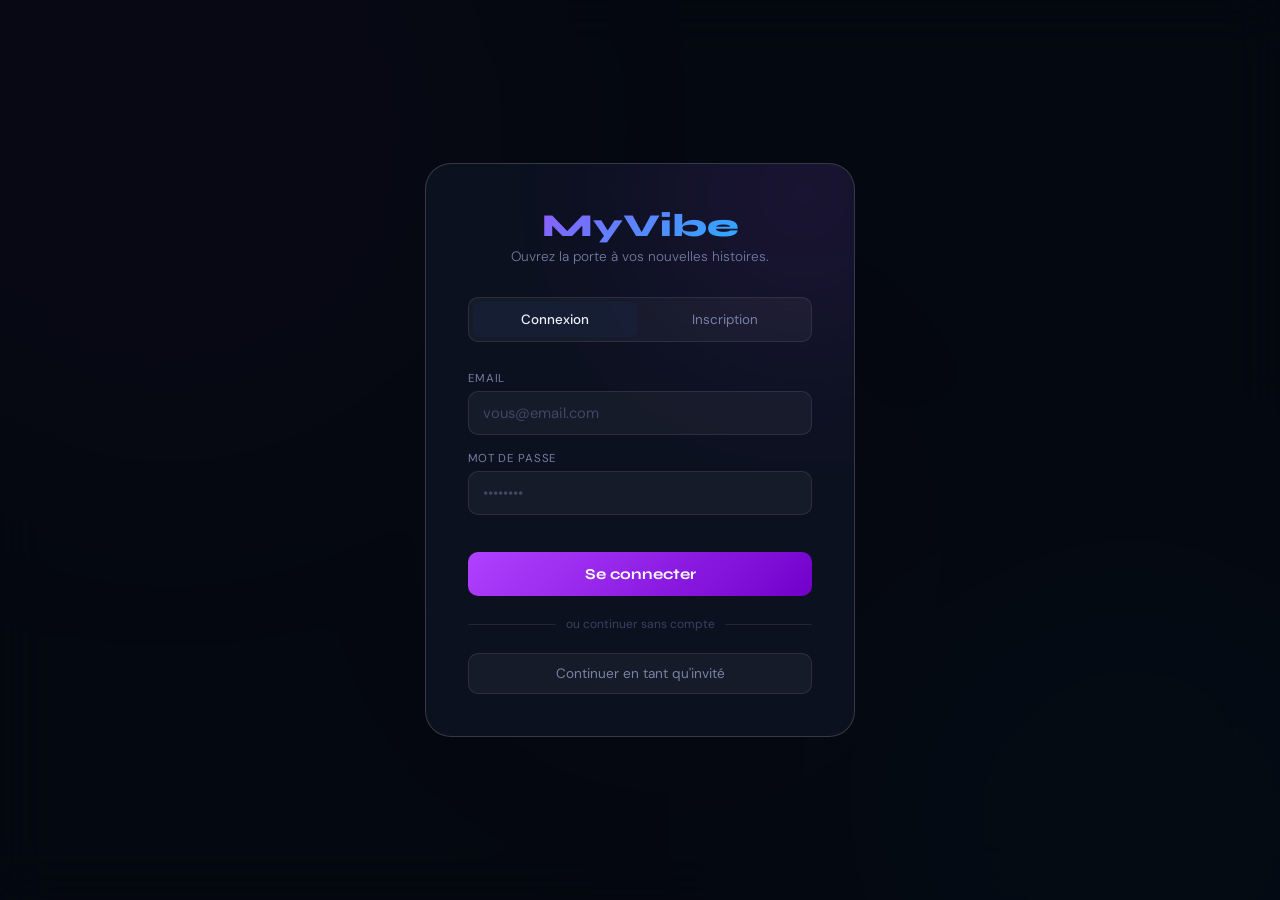
==== index.html @ 55574075 "Merge branch 'master' of https://github.com/lionel2337/myvide" ====
<!DOCTYPE html>
<html lang="fr" data-theme="dark">
<head>
<meta charset="UTF-8">
<meta name="viewport" content="width=device-width, initial-scale=1.0">
<title>MyVibe – Discover Your Next Experience</title>
<link href="https://fonts.googleapis.com/css2?family=Syne:wght@400;600;700;800&family=DM+Sans:ital,opsz,wght@0,9..40,300;0,9..40,400;0,9..40,500;1,9..40,300&display=swap" rel="stylesheet">
<style>
:root{
  --np:#b041ff;--nb:#00cfff;--nk:#ff2d87;--ng:#00ff9d;--na:#ffb020;
  --bg:#050810;--bg2:#0c1120;--bg3:#151e32;
  --bc:rgba(255,255,255,.044);--bch:rgba(255,255,255,.08);
  --gl:rgba(255,255,255,.09);--gl2:rgba(255,255,255,.17);
  --tp:#eef2ff;--tm:rgba(190,205,255,.58);--td:rgba(140,155,215,.35);
  --fh:'Syne',sans-serif;--fb:'DM Sans',sans-serif;
  --r:16px;--rp:100px;--tr:.2s ease;
}
[data-theme="light"]{
  --bg:#f1f3fb;--bg2:#e5e8f5;--bg3:#d9dcee;
  --bc:rgba(0,0,0,.04);--bch:rgba(0,0,0,.08);
  --gl:rgba(0,0,0,.1);--gl2:rgba(0,0,0,.2);
  --tp:#0c1030;--tm:rgba(20,35,90,.6);--td:rgba(60,75,130,.38);
  --np:#8800e0;--nb:#007daa;--nk:#c4005f;--ng:#007a38;--na:#b56800;
}
*{margin:0;padding:0;box-sizing:border-box}
html{scroll-behavior:smooth}
body{font-family:var(--fb);background:var(--bg);color:var(--tp);min-height:100vh;overflow-x:hidden;transition:background var(--tr),color var(--tr)}

/* ORBS */
.orbs{position:fixed;inset:0;pointer-events:none;z-index:0;overflow:hidden}
[data-theme="light"] .orbs{opacity:.28}
.orb{position:absolute;border-radius:50%;filter:blur(100px);opacity:.13;animation:drift 26s ease-in-out infinite}
.o1{width:700px;height:700px;background:#b041ff;top:-220px;left:-180px}
.o2{width:600px;height:600px;background:#00cfff;bottom:-220px;right:-150px;animation-delay:-10s}
.o3{width:360px;height:360px;background:#ff2d87;top:40%;left:38%;animation-delay:-20s}
@keyframes drift{0%,100%{transform:translate(0,0) scale(1)}33%{transform:translate(55px,-45px) scale(1.07)}66%{transform:translate(-35px,55px) scale(.93)}}
.app{position:relative;z-index:2}

/* NAV */
nav{position:sticky;top:0;z-index:300;height:62px;display:flex;align-items:center;justify-content:space-between;padding:0 2rem;background:color-mix(in srgb,var(--bg) 72%,transparent);backdrop-filter:blur(26px);border-bottom:.5px solid var(--gl);transition:background var(--tr)}
.logo{font-family:var(--fh);font-size:1.42rem;font-weight:800;letter-spacing:-.03em;cursor:pointer;background:linear-gradient(90deg,var(--np),var(--nb));-webkit-background-clip:text;-webkit-text-fill-color:transparent;background-clip:text}
.logo em{-webkit-text-fill-color:var(--nk);font-style:normal}
.nav-r{display:flex;align-items:center;gap:1.1rem}
.nl{font-size:.84rem;color:var(--tm);cursor:pointer;transition:color var(--tr)}
.nl:hover,.nl.on{color:var(--tp)}
.ib{width:34px;height:34px;border-radius:50%;border:.5px solid var(--gl);background:var(--bc);display:flex;align-items:center;justify-content:center;cursor:pointer;font-size:1rem;transition:all var(--tr)}
.ib:hover{background:var(--bch);border-color:var(--gl2)}
.nav-av{width:36px;height:36px;border-radius:50%;background:linear-gradient(135deg,var(--np),var(--nb));display:flex;align-items:center;justify-content:center;font-family:var(--fh);font-size:.82rem;font-weight:700;color:#fff;cursor:pointer;flex-shrink:0;transition:box-shadow var(--tr)}
.nav-av:hover{box-shadow:0 0 0 3px rgba(176,65,255,.35)}

/* PAGES */
.page{display:none}.page.on{display:block;animation:fu .35s ease}
@keyframes fu{from{opacity:0;transform:translateY(10px)}to{opacity:1;transform:translateY(0)}}

/* ══ AUTH ══ */
.auth-ov{position:fixed;inset:0;z-index:500;background:color-mix(in srgb,var(--bg) 88%,transparent);backdrop-filter:blur(26px);display:flex;align-items:center;justify-content:center;padding:1rem}
.auth-box{background:var(--bg2);border:.5px solid var(--gl2);border-radius:26px;padding:2.6rem;width:100%;max-width:430px;position:relative;overflow:hidden}
.auth-box::before{content:'';position:absolute;top:-100px;right:-80px;width:260px;height:260px;background:var(--np);border-radius:50%;filter:blur(100px);opacity:.13;pointer-events:none}
.auth-logo{font-family:var(--fh);font-size:2rem;font-weight:800;text-align:center;margin-bottom:.2rem;background:linear-gradient(135deg,var(--np),var(--nb));-webkit-background-clip:text;-webkit-text-fill-color:transparent;background-clip:text}
.auth-tag{text-align:center;font-size:.85rem;color:var(--tm);margin-bottom:2rem;font-weight:300}
.auth-tabs{display:flex;gap:4px;background:var(--bc);border-radius:10px;padding:4px;margin-bottom:1.8rem;border:.5px solid var(--gl)}
.atab{flex:1;text-align:center;padding:9px;border-radius:7px;font-size:.84rem;cursor:pointer;transition:all var(--tr);color:var(--tm)}
.atab.on{background:var(--bg3);color:var(--tp);font-weight:500}
.fg{margin-bottom:1rem}
.fl{font-size:.72rem;color:var(--tm);margin-bottom:5px;letter-spacing:.06em;text-transform:uppercase}
.fi2{width:100%;padding:11px 14px;border-radius:10px;background:var(--bc);border:.5px solid var(--gl);color:var(--tp);font-family:var(--fb);font-size:.92rem;outline:none;transition:border-color var(--tr),box-shadow var(--tr)}
.fi2:focus{border-color:var(--np);box-shadow:0 0 0 3px rgba(176,65,255,.12)}
.fi2::placeholder{color:var(--td)}
.a-err{font-size:.78rem;color:#ff5555;margin-top:.5rem;min-height:.9rem}
.ab{width:100%;padding:13px;border-radius:10px;background:linear-gradient(135deg,var(--np),#7200cc);border:none;color:#fff;font-family:var(--fh);font-size:.95rem;font-weight:700;cursor:pointer;transition:all var(--tr);margin-top:.4rem}
.ab:hover{box-shadow:0 8px 28px rgba(176,65,255,.45);transform:translateY(-1px)}
.ab:active{transform:none}
.a-sep{display:flex;align-items:center;gap:10px;margin:1.3rem 0}
.a-sep span{flex:1;height:.5px;background:var(--gl)}
.a-sep p{font-size:.75rem;color:var(--td)}
.gb{width:100%;padding:11px;border-radius:10px;background:var(--bc);border:.5px solid var(--gl);color:var(--tm);font-family:var(--fb);font-size:.85rem;cursor:pointer;transition:all var(--tr)}
.gb:hover{background:var(--bch);color:var(--tp)}

/* HERO */
.hero{min-height:calc(100vh - 62px);display:flex;flex-direction:column;align-items:center;justify-content:center;text-align:center;padding:4rem 1.5rem 3rem}
.ey{display:inline-flex;align-items:center;gap:8px;padding:5px 16px;border-radius:var(--rp);background:rgba(0,207,255,.07);border:.5px solid rgba(0,207,255,.22);color:var(--nb);font-size:.74rem;letter-spacing:.12em;margin-bottom:2rem;animation:gp 3s ease infinite}
@keyframes gp{0%,100%{box-shadow:0 0 0 0 rgba(0,207,255,.2)}50%{box-shadow:0 0 20px 3px rgba(0,207,255,.1)}}
.ld{width:6px;height:6px;background:var(--ng);border-radius:50%;animation:bk 1.6s ease infinite}
@keyframes bk{0%,100%{opacity:1}50%{opacity:.2}}
h1{font-family:var(--fh);font-size:clamp(2.4rem,6.5vw,5rem);font-weight:800;line-height:1.05;letter-spacing:-.04em;max-width:840px;margin-bottom:1.3rem}
.gr{background:linear-gradient(135deg,var(--np) 0%,var(--nb) 50%,var(--nk) 100%);-webkit-background-clip:text;-webkit-text-fill-color:transparent;background-clip:text;animation:hu 9s ease infinite}
@keyframes hu{0%,100%{filter:hue-rotate(0)}50%{filter:hue-rotate(25deg)}}
.hsub{font-size:1rem;color:var(--tm);max-width:520px;line-height:1.78;margin-bottom:2.5rem;font-weight:300}
.city-b{display:inline-flex;align-items:center;gap:8px;padding:8px 18px;border-radius:var(--rp);background:rgba(0,255,157,.06);border:.5px solid rgba(0,255,157,.2);font-size:.82rem;color:rgba(0,255,157,.82);margin-bottom:.9rem;cursor:pointer;transition:background var(--tr)}
[data-theme="light"] .city-b{color:var(--ng)}
.city-b:hover{background:rgba(0,255,157,.12)}
.city-b input{background:none;border:none;outline:none;font-family:var(--fb);color:inherit;font-size:.82rem;width:185px}

/* SEARCH BAR */
.sw{width:100%;max-width:720px;margin-bottom:1.6rem}
.sb{display:flex;align-items:center;background:var(--bc);border:.5px solid var(--gl);border-radius:18px;padding:5px 5px 5px 1.3rem;transition:all var(--tr);backdrop-filter:blur(10px)}
.sb:focus-within{border-color:rgba(176,65,255,.5);box-shadow:0 0 0 3px rgba(176,65,255,.1)}
.sb.recording{border-color:rgba(255,45,135,.6);box-shadow:0 0 0 3px rgba(255,45,135,.15),0 0 20px rgba(255,45,135,.2)}
.sic{color:var(--td);font-size:1rem;margin-right:10px;flex-shrink:0}
.inp{flex:1;background:none;border:none;outline:none;font-family:var(--fb);font-size:.96rem;color:var(--tp);font-weight:300}
.inp::placeholder{color:var(--td)}
.sb-actions{display:flex;align-items:center;gap:4px;flex-shrink:0}

/* VOICE BUTTON */
.voice-btn{width:40px;height:40px;border-radius:50%;border:.5px solid var(--gl);background:var(--bc);display:flex;align-items:center;justify-content:center;cursor:pointer;font-size:1.05rem;transition:all var(--tr);flex-shrink:0;position:relative}
.voice-btn:hover{background:rgba(255,45,135,.12);border-color:rgba(255,45,135,.3)}
.voice-btn.listening{background:rgba(255,45,135,.2);border-color:rgba(255,45,135,.6);animation:pulse-mic .8s ease infinite}
.voice-btn.listening::after{content:'';position:absolute;inset:-4px;border-radius:50%;border:1.5px solid rgba(255,45,135,.4);animation:ripple 1s ease infinite}
@keyframes pulse-mic{0%,100%{box-shadow:0 0 0 0 rgba(255,45,135,.4)}50%{box-shadow:0 0 0 6px rgba(255,45,135,0)}}
@keyframes ripple{from{transform:scale(1);opacity:1}to{transform:scale(1.5);opacity:0}}
.voice-btn.not-supported{opacity:.3;cursor:not-allowed}

.dbtn{padding:11px 22px;border-radius:13px;background:linear-gradient(135deg,var(--np),#7200cc);border:none;color:#fff;font-family:var(--fh);font-size:.85rem;font-weight:700;cursor:pointer;flex-shrink:0;transition:all var(--tr)}
.dbtn:hover{transform:translateY(-1px);box-shadow:0 8px 28px rgba(176,65,255,.4)}
.dbtn:active{transform:none}

/* VOICE STATUS */
.voice-status{display:none;align-items:center;gap:10px;padding:8px 16px;border-radius:var(--rp);background:rgba(255,45,135,.08);border:.5px solid rgba(255,45,135,.25);font-size:.8rem;color:rgba(255,45,135,.9);margin-bottom:.8rem;animation:fu .3s ease}
.voice-status.on{display:inline-flex}
.voice-waves{display:flex;align-items:center;gap:2px;height:16px}
.wave-bar{width:3px;background:var(--nk);border-radius:2px;animation:wave 1s ease infinite}
.wave-bar:nth-child(1){height:6px;animation-delay:0s}
.wave-bar:nth-child(2){height:14px;animation-delay:.15s}
.wave-bar:nth-child(3){height:10px;animation-delay:.3s}
.wave-bar:nth-child(4){height:16px;animation-delay:.1s}
.wave-bar:nth-child(5){height:8px;animation-delay:.25s}
@keyframes wave{0%,100%{transform:scaleY(1)}50%{transform:scaleY(.4)}}

/* CHIPS */
.chips{display:flex;gap:7px;flex-wrap:wrap;justify-content:center;margin-bottom:3rem}
.chip{padding:6px 14px;border-radius:var(--rp);background:var(--bc);border:.5px solid var(--gl);font-size:.79rem;color:var(--tm);cursor:pointer;transition:all var(--tr)}
.chip:hover{background:rgba(176,65,255,.12);border-color:rgba(176,65,255,.3);color:var(--tp)}

/* FEAT GRID */
.fg2{display:grid;grid-template-columns:repeat(auto-fit,minmax(175px,1fr));gap:.9rem;width:100%;max-width:860px}
.fc{padding:1.3rem;border-radius:var(--r);background:var(--bc);border:.5px solid var(--gl);text-align:center;transition:all var(--tr)}
.fc:hover{background:var(--bch);transform:translateY(-2px)}
.fic{font-size:1.4rem;margin-bottom:7px}.ftt{font-family:var(--fh);font-size:.88rem;font-weight:700;margin-bottom:4px}
.fdd{font-size:.76rem;color:var(--tm);line-height:1.6;font-weight:300}

/* RESULTS */
.rsp{padding:2rem;max-width:1200px;margin:0 auto}
.bk{display:inline-flex;align-items:center;gap:7px;padding:7px 15px;border-radius:var(--rp);background:var(--bc);border:.5px solid var(--gl);font-size:.82rem;color:var(--tm);cursor:pointer;transition:all var(--tr);margin-bottom:1.5rem}
.bk:hover{background:var(--bch);color:var(--tp)}
.ctx-wrap{display:flex;gap:10px;margin-bottom:1.5rem;flex-wrap:wrap}
.ctx-a{display:none;align-items:center;gap:10px;padding:10px 16px;border-radius:var(--r);font-size:.83rem;line-height:1.5;flex:1;min-width:200px}
.ctx-a.on{display:flex}
.ctx-global{background:rgba(0,207,255,.07);border:.5px solid rgba(0,207,255,.2);color:rgba(0,207,255,.88)}
.ctx-local{background:rgba(0,255,157,.07);border:.5px solid rgba(0,255,157,.2);color:rgba(0,255,157,.88)}
[data-theme="light"] .ctx-global{color:var(--nb)}[data-theme="light"] .ctx-local{color:var(--ng)}
.rh{display:flex;align-items:baseline;justify-content:space-between;margin-bottom:1.4rem;padding-bottom:1rem;border-bottom:.5px solid var(--gl)}
.rh h2{font-family:var(--fh);font-size:1.45rem;font-weight:700}
.rh small{font-size:.8rem;color:var(--tm)}
.filter-row{display:flex;gap:8px;flex-wrap:wrap;margin-bottom:1.4rem;align-items:center}
.scope-tabs{display:flex;gap:5px}
.stb{padding:7px 16px;border-radius:var(--rp);font-size:.8rem;background:var(--bc);border:.5px solid var(--gl);color:var(--tm);cursor:pointer;transition:all var(--tr)}
.stb.on{background:rgba(0,207,255,.12);border-color:rgba(0,207,255,.35);color:var(--tp)}
.sep-dot{width:4px;height:4px;border-radius:50%;background:var(--gl);align-self:center}
.ttabs{display:flex;gap:5px;flex-wrap:wrap}
.tt{padding:6px 14px;border-radius:var(--rp);font-size:.79rem;background:var(--bc);border:.5px solid var(--gl);color:var(--tm);cursor:pointer;transition:all var(--tr)}
.tt.on{background:rgba(176,65,255,.16);border-color:rgba(176,65,255,.42);color:var(--tp)}
.ldbox{text-align:center;padding:4rem 2rem}
.lr{width:54px;height:54px;border-radius:50%;border:2px solid rgba(176,65,255,.15);border-top-color:var(--np);animation:sp 1s linear infinite;margin:0 auto 1.3rem}
@keyframes sp{to{transform:rotate(360deg)}}
.ldbox p{color:var(--tm);font-size:.9rem;font-weight:300}
.ldbox small{color:var(--td);font-size:.77rem;display:block;margin-top:4px}
.cg{display:grid;grid-template-columns:repeat(auto-fill,minmax(290px,1fr));gap:1.3rem}
.rc{background:var(--bc);border:.5px solid var(--gl);border-radius:20px;padding:1.3rem;transition:all var(--tr);position:relative;overflow:hidden}
.rc::before{content:'';position:absolute;inset:0;background:linear-gradient(135deg,rgba(176,65,255,.05),transparent 60%);opacity:0;transition:opacity var(--tr)}
.rc:hover{background:var(--bch);transform:translateY(-3px);border-color:rgba(176,65,255,.28)}
.rc:hover::before{opacity:1}
.rc.local-card{border-color:rgba(0,255,157,.2)}.rc.local-card:hover{border-color:rgba(0,255,157,.4)}
.local-dot{display:inline-block;width:5px;height:5px;background:var(--ng);border-radius:50%;margin-left:5px;vertical-align:middle;opacity:.8}
.bdg{display:inline-flex;align-items:center;gap:4px;padding:3px 10px;border-radius:var(--rp);font-size:.67rem;font-weight:600;letter-spacing:.07em;margin-bottom:.9rem;text-transform:uppercase}
.d1{background:rgba(176,65,255,.14);color:var(--np);border:.5px solid rgba(176,65,255,.3)}
.d2{background:rgba(255,45,135,.1);color:var(--nk);border:.5px solid rgba(255,45,135,.3)}
.d3{background:rgba(0,207,255,.1);color:var(--nb);border:.5px solid rgba(0,207,255,.3)}
.d4{background:rgba(0,255,157,.08);color:var(--ng);border:.5px solid rgba(0,255,157,.3)}
.d5{background:rgba(255,176,32,.1);color:var(--na);border:.5px solid rgba(255,176,32,.3)}
.ct2{font-family:var(--fh);font-size:1rem;font-weight:700;margin-bottom:3px;line-height:1.3}
.csu{font-size:.8rem;color:var(--tm);margin-bottom:8px}
.cde{font-size:.83rem;color:var(--tm);line-height:1.68;font-weight:300}
.cf{display:flex;align-items:center;justify-content:space-between;margin-top:1rem;padding-top:.9rem;border-top:.5px solid var(--gl)}
.ctg{font-size:.72rem;color:var(--td)}
.lbtn{width:30px;height:30px;border-radius:50%;background:var(--bc);border:.5px solid var(--gl);display:flex;align-items:center;justify-content:center;cursor:pointer;transition:all var(--tr);font-size:.88rem;color:var(--tm)}
.lbtn:hover{background:rgba(255,45,135,.14);border-color:var(--nk);color:var(--nk)}
.lbtn.lk{background:rgba(255,45,135,.2);border-color:var(--nk);color:var(--nk)}
.em{text-align:center;padding:4rem 2rem;grid-column:1/-1}
.ei{font-size:2.5rem;opacity:.3;margin-bottom:.8rem}
.et{font-family:var(--fh);font-size:1.05rem;color:var(--tm);margin-bottom:.35rem}
.es{font-size:.8rem;color:var(--td)}

/* PROFILE */
.pp{padding:2.5rem 2rem;max-width:1000px;margin:0 auto}
.ph{display:flex;align-items:center;gap:2rem;padding:2rem;border-radius:22px;background:var(--bc);border:.5px solid var(--gl);margin-bottom:2.5rem;position:relative;overflow:hidden}
.ph::after{content:'';position:absolute;top:0;right:0;width:300px;height:100%;background:linear-gradient(135deg,transparent,rgba(176,65,255,.06));pointer-events:none}
.bav{width:84px;height:84px;border-radius:50%;flex-shrink:0;background:linear-gradient(135deg,var(--np),var(--nb));display:flex;align-items:center;justify-content:center;font-family:var(--fh);font-size:1.9rem;font-weight:800;color:#fff;position:relative}
.av-ed{position:absolute;bottom:0;right:0;width:24px;height:24px;background:var(--bg2);border:.5px solid var(--gl2);border-radius:50%;display:flex;align-items:center;justify-content:center;font-size:.65rem}
.pi h2{font-family:var(--fh);font-size:1.3rem;font-weight:700}
.pi p{color:var(--tm);font-size:.84rem;margin-top:4px}
.pbio{font-size:.8rem;color:var(--td);margin-top:6px;font-style:italic;max-width:340px}
.pst{display:flex;gap:2rem;margin-top:1rem;flex-wrap:wrap}
.sn{font-family:var(--fh);font-size:1.45rem;font-weight:700;color:var(--np)}
.sl2{font-size:.7rem;color:var(--td);margin-top:1px}
.stl{font-family:var(--fh);font-size:.92rem;font-weight:700;margin-bottom:1rem;display:flex;align-items:center;gap:8px}
.stl::after{content:'';flex:1;height:.5px;background:var(--gl)}
.pw2{display:flex;flex-wrap:wrap;gap:7px;margin-bottom:2.2rem}
.ptag{padding:5px 13px;border-radius:var(--rp);background:rgba(176,65,255,.1);border:.5px solid rgba(176,65,255,.28);font-size:.79rem;color:var(--np);cursor:pointer;transition:all var(--tr);display:flex;align-items:center;gap:5px}
.ptag:hover{background:rgba(176,65,255,.2)}
.ptag .rm{opacity:.45;font-size:.8rem}
.ftabs{display:flex;gap:5px;margin-bottom:1.2rem;flex-wrap:wrap}
.ftab{padding:6px 14px;border-radius:var(--rp);font-size:.79rem;background:var(--bc);border:.5px solid var(--gl);color:var(--tm);cursor:pointer;transition:all var(--tr)}
.ftab.on{background:rgba(255,45,135,.15);border-color:rgba(255,45,135,.4);color:var(--tp)}
.hl{display:flex;flex-direction:column;gap:6px;margin-bottom:2.2rem}
.hi{display:flex;align-items:center;gap:10px;padding:10px 14px;border-radius:10px;background:var(--bc);border:.5px solid var(--gl);font-size:.82rem;cursor:pointer;transition:background var(--tr)}
.hi:hover{background:var(--bch)}
.hq{color:var(--tm);flex:1;font-weight:300;font-style:italic;overflow:hidden;white-space:nowrap;text-overflow:ellipsis}
.ht2{font-size:.69rem;color:var(--td);flex-shrink:0}
.hpl{font-size:.73rem;color:var(--np);flex-shrink:0}

/* SETTINGS */
.sp{padding:2.5rem 2rem;max-width:720px;margin:0 auto}
.scard{background:var(--bc);border:.5px solid var(--gl);border-radius:20px;overflow:hidden;margin-bottom:1.5rem}
.scard-t{padding:1rem 1.4rem;border-bottom:.5px solid var(--gl);font-family:var(--fh);font-size:.88rem;font-weight:700}
.srow{display:flex;align-items:center;justify-content:space-between;padding:1rem 1.4rem;border-bottom:.5px solid var(--gl);transition:background var(--tr);gap:1rem}
.srow:last-child{border-bottom:none}.srow:hover{background:var(--bc)}
.slbl{font-size:.88rem;font-weight:500;margin-bottom:2px}
.sdsc{font-size:.74rem;color:var(--tm)}
.tgl{position:relative;width:44px;height:24px;flex-shrink:0}
.tgl input{opacity:0;width:0;height:0}
.ttrack{position:absolute;inset:0;border-radius:24px;background:var(--gl);cursor:pointer;transition:background var(--tr)}
.tgl input:checked+.ttrack{background:var(--np)}
.tthumb{position:absolute;top:3px;left:3px;width:18px;height:18px;border-radius:50%;background:#fff;transition:transform var(--tr);pointer-events:none}
.tgl input:checked~.tthumb{transform:translateX(20px)}
.sselect{padding:7px 12px;border-radius:10px;background:var(--bc);border:.5px solid var(--gl);color:var(--tp);font-family:var(--fb);font-size:.84rem;outline:none;cursor:pointer;transition:border-color var(--tr);max-width:200px}
.sselect:focus{border-color:var(--np)}
option{background:var(--bg2)}
.edf{display:flex;flex-direction:column;gap:.9rem;padding:1.2rem 1.4rem}
.svb{padding:10px 22px;border-radius:10px;background:linear-gradient(135deg,var(--np),#7200cc);border:none;color:#fff;font-family:var(--fh);font-size:.84rem;font-weight:700;cursor:pointer;transition:all var(--tr)}
.svb:hover{box-shadow:0 6px 22px rgba(176,65,255,.38)}
.dgb{padding:10px 22px;border-radius:10px;background:rgba(255,60,60,.1);border:.5px solid rgba(255,60,60,.28);color:#ff5555;font-family:var(--fb);font-size:.84rem;cursor:pointer;transition:all var(--tr)}
.dgb:hover{background:rgba(255,60,60,.2)}
.sact{display:flex;gap:9px;flex-wrap:wrap}

/* API key config card */
.api-cfg{padding:1.2rem 1.4rem;display:flex;flex-direction:column;gap:.9rem}
.api-provider-tabs{display:flex;gap:4px;flex-wrap:wrap;margin-bottom:.2rem}
.prov-tab{padding:5px 12px;border-radius:var(--rp);font-size:.75rem;background:var(--bc);border:.5px solid var(--gl);color:var(--tm);cursor:pointer;transition:all var(--tr)}
.prov-tab.on{background:rgba(176,65,255,.15);border-color:rgba(176,65,255,.4);color:var(--tp)}
.key-row{display:flex;gap:8px;align-items:stretch}
.key-row .fi2{flex:1;padding:9px 12px;font-size:.84rem}
.key-row .svb{padding:9px 14px;font-size:.78rem;white-space:nowrap}
.key-status-list{display:flex;flex-direction:column;gap:5px;margin-top:.2rem}
.key-status-item{display:flex;align-items:center;justify-content:space-between;padding:7px 10px;border-radius:8px;background:var(--bc);border:.5px solid var(--gl);font-size:.77rem}
.key-status-item .ks-name{color:var(--tm)}
.key-status-item .ks-val{display:flex;align-items:center;gap:6px}
.ks-dot{width:6px;height:6px;border-radius:50%}
.ks-dot.ok{background:var(--ng)}
.ks-dot.no{background:var(--td)}
.ks-del{cursor:pointer;color:var(--td);font-size:.9rem;transition:color var(--tr);background:none;border:none;padding:0}
.ks-del:hover{color:#ff5555}

/* KEY MODAL */
.modal-ov{position:fixed;inset:0;z-index:600;background:rgba(0,0,0,.65);backdrop-filter:blur(12px);display:none;align-items:center;justify-content:center;padding:1rem}
.modal-ov.on{display:flex}
.modal{background:var(--bg2);border:.5px solid var(--gl2);border-radius:22px;padding:2rem;width:100%;max-width:500px;max-height:90vh;overflow-y:auto}
.modal h3{font-family:var(--fh);font-size:1.1rem;font-weight:700;margin-bottom:.5rem}
.modal p{font-size:.83rem;color:var(--tm);line-height:1.6;margin-bottom:1rem}
.modal-warn{background:rgba(255,176,32,.08);border:.5px solid rgba(255,176,32,.25);border-radius:10px;padding:.8rem 1rem;font-size:.78rem;color:var(--na);margin-bottom:1.1rem;line-height:1.5}
.modal-actions{display:flex;gap:8px;flex-wrap:wrap;margin-top:.5rem}
.provider-grid{display:grid;grid-template-columns:1fr 1fr;gap:8px;margin-bottom:1.2rem}
.prov-card{padding:.9rem;border-radius:12px;background:var(--bc);border:.5px solid var(--gl);cursor:pointer;transition:all var(--tr);text-align:center}
.prov-card:hover{background:var(--bch)}
.prov-card.on{border-color:var(--np);background:rgba(176,65,255,.1)}
.prov-card .pc-name{font-family:var(--fh);font-size:.85rem;font-weight:700;margin-bottom:2px}
.prov-card .pc-url{font-size:.7rem;color:var(--td)}
.prov-card .pc-ico{font-size:1.3rem;margin-bottom:5px}

/* TOAST */
.toast{position:fixed;bottom:1.5rem;right:1.5rem;z-index:999;padding:12px 20px;border-radius:var(--r);background:var(--bg3);border:.5px solid var(--gl2);font-size:.84rem;color:var(--tp);box-shadow:0 4px 24px rgba(0,0,0,.5);animation:ti .3s ease;pointer-events:none}
@keyframes ti{from{opacity:0;transform:translateY(10px)}to{opacity:1;transform:translateY(0)}}

@media(max-width:640px){
  nav{padding:0 1rem}h1{font-size:2.2rem}
  .rsp,.pp,.sp{padding:1.2rem}.cg{grid-template-columns:1fr}
  .ph{flex-direction:column;text-align:center}.pst{justify-content:center}
  .nav-r{gap:.7rem}.fg2{grid-template-columns:1fr 1fr}
  .auth-box{padding:1.8rem}.ctx-wrap{flex-direction:column}
  .filter-row{gap:5px}.provider-grid{grid-template-columns:1fr}
}
</style>
</head>
<body>
<div class="orbs"><div class="orb o1"></div><div class="orb o2"></div><div class="orb o3"></div></div>

<!-- API KEY MODAL -->
<div class="modal-ov" id="key-modal">
  <div class="modal">
    <h3 id="mk-t">🔑 Configurer une clé API</h3>
    <p id="mk-d">Choisissez votre fournisseur IA et entrez votre clé. Vous pouvez en configurer plusieurs.</p>
    <div class="modal-warn" id="mk-w">⚠️ Vos clés sont stockées uniquement dans votre navigateur (localStorage). Ne les partagez jamais.</div>

    <div class="provider-grid" id="prov-grid"></div>

    <div class="fg" style="margin-bottom:.8rem">
      <div class="fl" id="mk-l">CLÉ API</div>
      <input class="fi2" type="password" id="key-inp" placeholder="sk-…">
    </div>
    <div class="fg" style="margin-bottom:1rem">
      <div class="fl" id="mk-ml">MODÈLE PAR DÉFAUT</div>
      <input class="fi2" type="text" id="model-inp" placeholder="ex: gpt-4o-mini">
      <div style="font-size:.72rem;color:var(--td);margin-top:5px" id="mk-model-hint">Laissez vide pour utiliser le modèle recommandé du fournisseur.</div>
    </div>
    <div class="a-err" id="mk-err"></div>
    <div class="modal-actions">
      <button class="svb" onclick="saveProviderKey()" id="mk-sv">Enregistrer</button>
      <button class="dgb" onclick="closeKeyModal()" id="mk-ca">Annuler</button>
    </div>
  </div>
</div>

<!-- AUTH -->
<div class="auth-ov" id="auth-ov">
  <div class="auth-box">
    <div class="auth-logo">MyVibe</div>
    <p class="auth-tag" id="auth-tag">Ouvrez la porte à vos nouvelles histoires.</p>
    <div class="auth-tabs">
      <div class="atab on" id="t-li" onclick="swAuth('li')">Connexion</div>
      <div class="atab" id="t-re" onclick="swAuth('re')">Inscription</div>
    </div>
    <div id="f-li">
      <div class="fg"><div class="fl" id="a-le">EMAIL</div><input class="fi2" id="li-e" type="email" placeholder="vous@email.com" onkeydown="if(event.key==='Enter')doLogin()"></div>
      <div class="fg"><div class="fl" id="a-lp">MOT DE PASSE</div><input class="fi2" id="li-p" type="password" placeholder="••••••••" onkeydown="if(event.key==='Enter')doLogin()"></div>
      <div class="a-err" id="li-err"></div>
      <button class="ab" onclick="doLogin()" id="btn-li">Se connecter</button>
    </div>
    <div id="f-re" style="display:none">
      <div class="fg"><div class="fl" id="a-ln">PRÉNOM</div><input class="fi2" id="re-n" type="text" placeholder="Votre prénom"></div>
      <div class="fg"><div class="fl" id="a-lre">EMAIL</div><input class="fi2" id="re-e" type="email" placeholder="vous@email.com"></div>
      <div class="fg"><div class="fl" id="a-lrp">MOT DE PASSE</div><input class="fi2" id="re-p" type="password" placeholder="Min. 6 caractères"></div>
      <div class="fg"><div class="fl" id="a-lrc">VILLE</div><input class="fi2" id="re-c" type="text" placeholder="Paris, Douala, London…"></div>
      <div class="a-err" id="re-err"></div>
      <button class="ab" onclick="doRegister()" id="btn-re">Créer mon compte</button>
    </div>
    <div class="a-sep"><span></span><p id="a-or">ou continuer sans compte</p><span></span></div>
    <button class="gb" onclick="guestLogin()" id="btn-gu">Continuer en tant qu'invité</button>
  </div>
</div>

<!-- APP -->
<div class="app" id="main-app" style="display:none">
<nav>
  <div class="logo" onclick="goHome()">My<em>Vibe</em></div>
  <div class="nav-r">
    <span class="nl on" id="n-ho" onclick="goToPage('home')">Découvrir</span>
    <span class="nl" id="n-pr" onclick="goToPage('profile')">Profil</span>
    <span class="nl" id="n-se" onclick="goToPage('settings')">⚙</span>
    <div class="ib" onclick="toggleTheme()" id="theme-ib" title="Thème">🌙</div>
    <div class="ib" onclick="openKeyModal()" title="Clé API">🔑</div>
    <div class="nav-av" id="nav-av" onclick="goToPage('profile')">?</div>
  </div>
</nav>

<!-- HOME -->
<div id="page-home" class="page on">
  <section class="hero" id="hero-sec">
    <div class="ey"><span class="ld"></span><span id="ey-t">DÉCOUVERTE MONDIALE · IA</span></div>
    <h1 id="h1-t">Votre prochaine expérience<br><span class="gr">vous attend quelque part.</span></h1>
    <p class="hsub" id="h-sub">Dites-nous ce que vous aimez, à l'écrit ou à la voix. Livres, musique, films, lieux — des recommandations mondiales et des pépites locales.</p>
    <div class="city-b">📍<input type="text" id="ci" placeholder="Votre ville…" onchange="updateCity(this.value)"><span style="opacity:.4;font-size:.76rem" id="m-lbl">modifier</span></div>

    <!-- VOICE STATUS -->
    <div class="voice-status" id="voice-status">
      <div class="voice-waves"><div class="wave-bar"></div><div class="wave-bar"></div><div class="wave-bar"></div><div class="wave-bar"></div><div class="wave-bar"></div></div>
      <span id="voice-status-txt">En écoute…</span>
    </div>

    <div class="sw">
      <div class="sb" id="search-box">
        <span class="sic">✦</span>
        <input class="inp" id="ms" maxlength="320" onkeydown="if(event.key==='Enter')doSearch()">
        <div class="sb-actions">
          <div class="voice-btn" id="voice-btn" onclick="toggleVoice()" title="Recherche vocale">🎤</div>
          <button class="dbtn" onclick="doSearch()" id="disc-b">Découvrir →</button>
        </div>
      </div>
    </div>
    <div class="chips" id="chips-row"></div>
    <div class="fg2">
      <div class="fc"><div class="fic">🌍</div><div class="ftt" id="f1t">Mondial & Local</div><div class="fdd" id="f1d">Pop mondiale, jazz new-yorkais, littérature asiatique… et les trésors de votre ville.</div></div>
      <div class="fc"><div class="fic">🎤</div><div class="ftt" id="f2t">Recherche vocale</div><div class="fdd" id="f2d">Parlez directement — dites vos goûts à voix haute et laissez l'IA faire le reste.</div></div>
      <div class="fc"><div class="fic">🎵</div><div class="ftt" id="f3t">Toute la musique</div><div class="fdd" id="f3d">K-pop, afrobeats, jazz, métal, classique, électro, folk — sans limites.</div></div>
      <div class="fc"><div class="fic">📍</div><div class="ftt" id="f4t">Lieux & Sorties</div><div class="fdd" id="f4d">Concerts, restaurants, musées, parcs — adaptés à votre ville.</div></div>
    </div>
  </section>

  <section class="rsp" id="res-sec" style="display:none">
    <div class="bk" onclick="goHome()">← <span id="bk-t">Nouvelle recherche</span></div>
    <div class="ctx-wrap">
      <div class="ctx-a ctx-global" id="ctx-global"><span style="font-size:1.1rem">🌍</span><span id="ctx-gm"></span></div>
      <div class="ctx-a ctx-local" id="ctx-local"><span style="font-size:1.1rem">📍</span><span id="ctx-lm"></span></div>
    </div>
    <div class="rh"><h2 id="r-title">Vos recommandations</h2><small id="r-count"></small></div>
    <div class="filter-row">
      <div class="scope-tabs">
        <div class="stb on" id="stb-all" onclick="setScopeFilter('all',this)"><span id="stb-all-l">Tout</span></div>
        <div class="stb" id="stb-global" onclick="setScopeFilter('global',this)">🌍 <span id="stb-gl-l">Mondial</span></div>
        <div class="stb" id="stb-local" onclick="setScopeFilter('local',this)">📍 <span id="stb-lo-l">Local</span></div>
      </div>
      <div class="sep-dot"></div>
      <div class="ttabs" id="ttabs"></div>
    </div>
    <div class="ldbox" id="ldbox" style="display:none">
      <div class="lr"></div><p id="ld-p">Exploration en cours…</p><small id="ld-s"></small>
    </div>
    <div class="cg" id="cg"></div>
  </section>
</div>

<!-- PROFILE -->
<div id="page-profile" class="page">
  <div class="pp">
    <div class="ph">
      <div class="bav" id="bav">?<div class="av-ed">✏️</div></div>
      <div class="pi">
        <h2 id="pr-name">—</h2><p id="pr-email">—</p><p class="pbio" id="pr-bio"></p>
        <div class="pst">
          <div><div class="sn" id="st-lk">0</div><div class="sl2" id="lb-lk">Coups de cœur</div></div>
          <div><div class="sn" id="st-sr">0</div><div class="sl2" id="lb-sr">Recherches</div></div>
          <div><div class="sn" id="st-pr">0</div><div class="sl2" id="lb-pr">Préférences</div></div>
        </div>
      </div>
    </div>
    <div class="stl" id="lb-pref-sec">Préférences détectées</div>
    <div class="pw2" id="pw2"></div>
    <div class="stl" id="lb-favs">Tous mes favoris ❤️</div>
    <div class="ftabs" id="ftabs"></div>
    <div class="cg" id="fav-cg"></div>
    <div class="stl" id="lb-hist" style="margin-top:2.2rem">Historique</div>
    <div class="hl" id="hist-l"></div>
  </div>
</div>

<!-- SETTINGS -->
<div id="page-settings" class="page">
  <div class="sp">
    <div style="font-family:var(--fh);font-size:1.4rem;font-weight:800;margin-bottom:1.8rem" id="s-title">Paramètres</div>

    <div class="scard">
      <div class="scard-t" id="sc-prof">✏️ Modifier le profil</div>
      <div class="edf">
        <div class="fg" style="margin:0"><div class="fl" id="s-ln">PRÉNOM</div><input class="fi2" id="s-name" type="text"></div>
        <div class="fg" style="margin:0"><div class="fl" id="s-lc">VILLE</div><input class="fi2" id="s-city" type="text"></div>
        <div class="fg" style="margin:0"><div class="fl" id="s-lb">BIO</div><textarea class="fi2" id="s-bio" rows="2" style="resize:vertical"></textarea></div>
        <div><button class="svb" onclick="saveProfile()" id="s-saveb">Enregistrer</button></div>
      </div>
    </div>

    <div class="scard">
      <div class="scard-t" id="sc-app">🎨 Apparence</div>
      <div class="srow">
        <div><div class="slbl" id="s-dk-l">Mode sombre</div><div class="sdsc" id="s-dk-d">Fond noir / accents néon</div></div>
        <label class="tgl"><input type="checkbox" id="dk-tog" onchange="setTheme(this.checked?'dark':'light')" checked><div class="ttrack"></div><div class="tthumb"></div></label>
      </div>
      <div class="srow">
        <div><div class="slbl" id="s-lg-l">Langue</div><div class="sdsc" id="s-lg-d">Interface et recommandations</div></div>
        <select class="sselect" id="lang-sel" onchange="setLang(this.value)">
          <option value="fr">🇫🇷 Français</option>
          <option value="en">🇬🇧 English</option>
        </select>
      </div>
    </div>

    <div class="scard">
      <div class="scard-t" id="sc-api">🔑 Clés API &amp; Fournisseurs IA</div>
      <div class="api-cfg">
        <div style="font-size:.8rem;color:var(--tm);line-height:1.6" id="sc-api-desc">Configurez une ou plusieurs clés. MyVibe utilisera automatiquement la première disponible.</div>
        <div class="key-status-list" id="key-status-list"></div>
        <button class="svb" style="align-self:flex-start;padding:8px 16px;font-size:.8rem" onclick="openKeyModal()" id="s-add-key">+ Ajouter une clé</button>
      </div>
    </div>

    <div class="scard">
      <div class="scard-t" id="sc-voice">🎤 Recherche vocale</div>
      <div class="srow">
        <div><div class="slbl" id="s-vl">Langue de reconnaissance</div><div class="sdsc" id="s-vd">Langue utilisée pour la dictée vocale</div></div>
        <select class="sselect" id="voice-lang-sel" onchange="S.voiceLang=this.value;saveData()">
          <option value="fr-FR">🇫🇷 Français</option>
          <option value="en-US">🇺🇸 English (US)</option>
          <option value="en-GB">🇬🇧 English (UK)</option>
          <option value="es-ES">🇪🇸 Español</option>
          <option value="de-DE">🇩🇪 Deutsch</option>
          <option value="pt-BR">🇧🇷 Português</option>
          <option value="ar-SA">🇸🇦 العربية</option>
        </select>
      </div>
      <div class="srow">
        <div><div class="slbl" id="s-vauto">Lancer automatiquement</div><div class="sdsc" id="s-vauto-d">Déclencher la recherche dès que vous arrêtez de parler</div></div>
        <label class="tgl"><input type="checkbox" id="voice-auto-tog" onchange="S.voiceAutoSearch=this.checked;saveData()" checked><div class="ttrack"></div><div class="tthumb"></div></label>
      </div>
    </div>

    <div class="scard">
      <div class="scard-t" id="sc-acc">🔐 Compte</div>
      <div class="srow"><div><div class="slbl" id="s-el">Email</div><div class="sdsc" id="s-ev">—</div></div></div>
      <div class="srow"><div><div class="slbl" id="s-tl">Type</div><div class="sdsc" id="s-tv">—</div></div></div>
      <div class="edf" style="padding-top:.5rem">
        <div class="sact">
          <button class="svb" style="background:rgba(255,176,32,.18);color:var(--na);border:.5px solid rgba(255,176,32,.3)" onclick="clearData()" id="s-cl">🗑 Effacer mes données</button>
          <button class="dgb" onclick="logout()" id="s-lo">Déconnexion</button>
        </div>
      </div>
    </div>
  </div>
</div>
</div>

<script>
/* ══ IMMEDIATE localStorage CLEANUP ══ */
(function(){
  try{
    const k=JSON.parse(localStorage.getItem('mv_api_keys')||'{}');
    let changed=false;
    if(k.gemini&&k.gemini.model){
      // Strip -latest suffix (not valid in v1 API)
      const m=k.gemini.model.replace(/-latest$/,'');
      // Replace deprecated names
      const fixes={'gemini-pro':'gemini-1.5-pro','gemini-flash':'gemini-2.0-flash','gemini-2.0-flash-exp':'gemini-2.0-flash','gemini-2.0-flash-lite':'gemini-2.0-flash'};
      const clean=fixes[m]||m||'gemini-2.0-flash';
      if(clean!==k.gemini.model){k.gemini.model=clean;changed=true;}
    }
    if(changed)localStorage.setItem('mv_api_keys',JSON.stringify(k));
  }catch(e){}
})();

/* ══════════════════════════════════════
   PROVIDERS CONFIG
══════════════════════════════════════ */
const PROVIDERS = {
  openrouter: {
    name:'OpenRouter', icon:'🔀', url:'https://openrouter.ai/api/v1/chat/completions',
    keyPrefix:'sk-or', keyHint:'sk-or-v1-…', site:'openrouter.ai/keys',
    defaultModel:'google/gemini-2.0-flash-001',
    models:['google/gemini-2.0-flash-001','openai/gpt-4o-mini','anthropic/claude-3-5-haiku','meta-llama/llama-3.3-70b-instruct'],
    buildReq:(key,model,msgs)=>({method:'POST',headers:{'Content-Type':'application/json','Authorization':'Bearer '+key,'HTTP-Referer':location.href,'X-Title':'MyVibe'},body:JSON.stringify({model,messages:msgs,max_tokens:2200})}),
    parseRes:d=>d.choices?.[0]?.message?.content||''
  },
  openai: {
    name:'OpenAI', icon:'🤖', url:'https://api.openai.com/v1/chat/completions',
    keyPrefix:'sk-', keyHint:'sk-…', site:'platform.openai.com/api-keys',
    defaultModel:'gpt-4o-mini',
    models:['gpt-4o-mini','gpt-4o','gpt-3.5-turbo'],
    buildReq:(key,model,msgs)=>({method:'POST',headers:{'Content-Type':'application/json','Authorization':'Bearer '+key},body:JSON.stringify({model,messages:msgs,max_tokens:2200})}),
    parseRes:d=>d.choices?.[0]?.message?.content||''
  },
  gemini: {
    name:'Google Gemini', icon:'♊', url:'https://generativelanguage.googleapis.com/v1/models/{model}:generateContent',
    keyPrefix:'AIza', keyHint:'AIza…', site:'aistudio.google.com/app/apikey',
    defaultModel:'gemini-2.0-flash',
    models:['gemini-2.0-flash','gemini-2.0-flash-lite','gemini-1.5-flash','gemini-1.5-pro'],
    modelHint:'⚡ Modèles recommandés : gemini-2.0-flash  |  gemini-1.5-flash',
    buildReq:(key,model,msgs)=>{
      // Normalize model name: strip -latest, fix deprecated aliases
      const fixes={'gemini-1.5-flash-latest':'gemini-1.5-flash','gemini-1.5-pro-latest':'gemini-1.5-pro','gemini-pro':'gemini-1.5-pro','gemini-flash':'gemini-2.0-flash','gemini-2.0-flash-exp':'gemini-2.0-flash','gemini-2.0-flash-lite':'gemini-2.0-flash'};
      const raw=(model||'gemini-2.0-flash').replace(/-latest$/,'');
      const safeModel=fixes[raw]||raw;
      // v1 API does NOT support system_instruction field — merge system prompt into first user message
      const sys=msgs.find(m=>m.role==='system');
      const userMsgs=msgs.filter(m=>m.role!=='system');
      if(sys&&userMsgs.length>0){userMsgs[0]={role:'user',content:sys.content+'\n\n'+userMsgs[0].content};}
      const contents=userMsgs.map(m=>({role:m.role==='assistant'?'model':'user',parts:[{text:m.content}]}));
      const url=`https://generativelanguage.googleapis.com/v1/models/${safeModel}:generateContent?key=${key}`;
      const body={contents,generationConfig:{maxOutputTokens:2200}};
      return {method:'POST',headers:{'Content-Type':'application/json'},body:JSON.stringify(body),_url:url}
    },
    parseRes:d=>d.candidates?.[0]?.content?.parts?.[0]?.text||''
  },
  anthropic: {
    name:'Anthropic (Claude)', icon:'🧠', url:'https://api.anthropic.com/v1/messages',
    keyPrefix:'sk-ant', keyHint:'sk-ant-…', site:'console.anthropic.com/settings/keys',
    defaultModel:'claude-3-5-haiku-20241022',
    models:['claude-3-5-haiku-20241022','claude-3-5-sonnet-20241022','claude-3-opus-20240229'],
    corsBlocked:true,
    buildReq:(key,model,msgs)=>{
      const sys=msgs.find(m=>m.role==='system');
      const userMsgs=msgs.filter(m=>m.role!=='system');
      return {method:'POST',headers:{'Content-Type':'application/json','x-api-key':key,'anthropic-version':'2023-06-01'},body:JSON.stringify({model,messages:userMsgs,system:sys?.content,max_tokens:2200})}
    },
    parseRes:d=>d.content?.[0]?.text||''
  },
  mistral: {
    name:'Mistral AI', icon:'💨', url:'https://api.mistral.ai/v1/chat/completions',
    keyPrefix:'', keyHint:'clé Mistral…', site:'console.mistral.ai/api-keys',
    defaultModel:'mistral-small-latest',
    models:['mistral-small-latest','mistral-large-latest','open-mistral-7b'],
    buildReq:(key,model,msgs)=>({method:'POST',headers:{'Content-Type':'application/json','Authorization':'Bearer '+key},body:JSON.stringify({model,messages:msgs,max_tokens:2200})}),
    parseRes:d=>d.choices?.[0]?.message?.content||''
  },
  custom: {
    name:'Custom / Autre', icon:'⚡', url:'',
    keyPrefix:'', keyHint:'Votre clé API…', site:'',
    defaultModel:'',
    models:[],
    buildReq:(key,model,msgs,customUrl)=>({method:'POST',headers:{'Content-Type':'application/json','Authorization':'Bearer '+key},body:JSON.stringify({model,messages:msgs,max_tokens:2200}),_url:customUrl}),
    parseRes:d=>d.choices?.[0]?.message?.content||d.content?.[0]?.text||''
  }
};

/* ══════════════════════════════════════
   i18n (abbreviated — key parts only)
══════════════════════════════════════ */
const I18N={
fr:{
  login:'Connexion',register:'Inscription',guestBtn:"Continuer en tant qu'invité",orLbl:'ou continuer sans compte',
  lblE:'EMAIL',lblP:'MOT DE PASSE',lblN:'PRÉNOM',lblC:'VILLE',btnLi:'Se connecter',btnRe:'Créer mon compte',
  discover:'Découvrir',profile:'Profil',
  eyeT:'DÉCOUVERTE MONDIALE · IA',
  h1:'Votre prochaine expérience<br><span class="gr">vous attend quelque part.</span>',
  hsub:'Dites-nous ce que vous aimez, à l\'écrit ou à la voix. Livres, musique, films, lieux — des recommandations mondiales et des pépites locales.',
  modLbl:'modifier',discBtn:'Découvrir →',bkLbl:'Nouvelle recherche',
  ph:'Pop coréenne, thriller scandinave, jazz, manga… dites-le ou écrivez-le !',
  chips:['🎵 Pop & R&B','🎬 Séries & Films','📚 Sci-fi & Fantasy','🎸 Rock & Métal','🎹 Jazz & Soul','🌿 Nature & Rando','🍜 Gastronomie','🕺 Dance & Nightlife'],
  chipV:['musique pop et R&B','séries et films','science-fiction et fantasy','rock et métal','jazz et soul','randonnée et nature','gastronomie et cuisine du monde','danse et nightlife'],
  f1t:'Mondial & Local',f1d:'Pop mondiale, jazz new-yorkais, littérature asiatique… et les trésors de votre ville.',
  f2t:'Recherche vocale',f2d:'Parlez directement — dites vos goûts à voix haute et laissez l\'IA faire le reste.',
  f3t:'Toute la musique',f3d:'K-pop, afrobeats, jazz, métal, classique, électro, folk — sans limites.',
  f4t:'Lieux & Sorties',f4d:'Concerts, restaurants, musées, parcs — adaptés à votre ville.',
  lblLk:'Coups de cœur',lblSr:'Recherches',lblPr:'Préférences',
  lblPrSec:'Préférences détectées',lblFavs:'Tous mes favoris ❤️',lblHist:'Historique',
  tBook:'📚 Livre',tMusic:'🎵 Musique',tFilm:'🎬 Film / Série',tPlace:'📍 Lieu',tActivity:'🏃 Activité',
  tlBook:'📚 Livres',tlMusic:'🎵 Musique',tlFilm:'🎬 Films & Séries',tlPlace:'📍 Lieux',tlActivity:'🏃 Activités',
  tabAll:'✦ Tout',ldMsg:'Exploration en cours…',scopeAll:'Tout',scopeGlobal:'Mondial',scopeLocal:'Local',
  vibesFor:'Résultats pour',recs:'recommandations',
  noFav:'Aucun favori pour l\'instant',noFavS:'Likez des recommandations pour les retrouver ici.',
  noPref:'Aucune préférence — explorez !',noHist:'Aucune recherche encore.',emptyT:'Aucune recommandation ici',
  agoSec:'à l\'instant',agoMin:'il y a',min:'min',replay:'↩ Relancer',
  guest:'Invité',guestAcc:'Compte invité',regAcc:'Compte enregistré',
  stit:'Paramètres',scProf:'✏️ Modifier le profil',sLblN:'PRÉNOM',sLblC:'VILLE',sLblB:'BIO',sBioPh:'Vos passions…',sav:'Enregistrer',
  scApp:'🎨 Apparence',sDkL:'Mode sombre',sDkD:'Fond noir / accents néon',sLgL:'Langue',sLgD:'Interface et recommandations',
  scApi:'🔑 Clés API & Fournisseurs IA',scApiDesc:'Configurez une ou plusieurs clés. MyVibe utilisera automatiquement la première disponible.',
  scVoice:'🎤 Recherche vocale',sVL:'Langue de reconnaissance',sVD:'Langue utilisée pour la dictée vocale',
  sVAuto:'Lancer automatiquement',sVAutoD:'Déclencher la recherche dès que vous arrêtez de parler',
  scAcc:'🔐 Compte',sEL:'Email',sTL:'Type',sCL:'🗑 Effacer mes données',sLO:'Déconnexion',
  tSaved:'✅ Enregistré !',tCleared:'🗑 Données effacées',tLogout:'À bientôt !',tKeySaved:'🔑 Clé API sauvegardée !',
  mkT:'🔑 Configurer une clé API',mkD:'Choisissez votre fournisseur IA et entrez votre clé. Vous pouvez en configurer plusieurs.',
  mkW:'⚠️ Vos clés sont stockées uniquement dans votre navigateur. Ne les partagez jamais.',
  mkL:'CLÉ API',mkML:'MODÈLE PAR DÉFAUT (optionnel)',mkMH:'Laissez vide pour utiliser le modèle recommandé.',
  mkSv:'Enregistrer',mkCa:'Annuler',addKey:'+ Ajouter une clé',
  errNoKey:'Aucune clé API configurée. Cliquez sur 🔑 pour en ajouter une.',
  errParse:'Erreur de réponse. Réessayez.',
  errCors:'Cette API bloque les appels depuis le navigateur (CORS). Utilisez OpenRouter, Gemini ou Mistral à la place.',
  noKeySet:'Non configurée',keySet:'Configurée ✓',
  voiceListening:'En écoute… parlez maintenant',voiceProcessing:'Traitement…',
  voiceNoSupport:'Votre navigateur ne supporte pas la reconnaissance vocale. Utilisez Chrome.',
  voiceError:'Erreur de reconnaissance vocale. Réessayez.',
  sys:(city,country)=>`Tu es MyVibe, une IA de recommandation culturelle mondiale.

RÈGLE PRINCIPALE : Tu recommandes du contenu MONDIAL en priorité, adapté aux goûts exprimés.
- Si l'utilisateur dit "pop" → artistes pop mondiaux (Taylor Swift, BTS, Dua Lipa, The Weeknd, etc.)
- Si l'utilisateur dit "jazz" → Miles Davis, Coltrane, jazz clubs célèbres, etc.
- Si l'utilisateur dit "sci-fi" → Isaac Asimov, Philip K. Dick, Dune, etc.
- Si l'utilisateur dit "thriller" → Gillian Flynn, Stieg Larsson, etc.
- Si l'utilisateur dit "K-pop" → BTS, BLACKPINK, Stray Kids, etc.
- Ne force JAMAIS du contenu local si ce n'est pas pertinent avec les goûts exprimés.

RÈGLE SECONDAIRE — LOCAL CONTEXTUEL :
- Ville de l'utilisateur : ${city}${country?', '+country:''}
- Ajoute 2 à 3 recommandations locales UNIQUEMENT pour les types "place" et "activity", quand c'est naturel.
- Exemple : si l'utilisateur aime la natation → mentionne une piscine ou plage locale.
- Pour les livres et musique, ne force PAS le local sauf si l'utilisateur le demande explicitement.

Réponds UNIQUEMENT en JSON valide sans backticks :
{
  "global_message": "Message court sur les recommandations mondiales (max 90 chars)",
  "local_message": "Message court sur les pépites locales à ${city} (max 90 chars, null si aucune)",
  "recommendations": [
    {
      "id": "uid_unique",
      "type": "book|music|film|place|activity",
      "scope": "global|local",
      "title": "Titre",
      "subtitle": "Auteur / Artiste / Lieu",
      "description": "Description engageante (max 200 chars)",
      "tag": "Genre · Origine"
    }
  ]
}
Génère 9 à 12 recommandations variées. Priorité qualité et pertinence.`,
  usr:(q)=>`Mes goûts : ${q}`
},
en:{
  login:'Sign In',register:'Register',guestBtn:'Continue as guest',orLbl:'or continue without account',
  lblE:'EMAIL',lblP:'PASSWORD',lblN:'FIRST NAME',lblC:'CITY',btnLi:'Sign In',btnRe:'Create account',
  discover:'Discover',profile:'Profile',
  eyeT:'WORLDWIDE DISCOVERY · AI',
  h1:'Your next experience<br><span class="gr">is waiting somewhere.</span>',
  hsub:'Tell us what you love, by text or by voice. Books, music, films, places — worldwide picks and local gems near you.',
  modLbl:'change',discBtn:'Discover →',bkLbl:'New search',
  ph:'K-pop, Scandinavian thrillers, jazz, manga… say it or type it!',
  chips:['🎵 Pop & R&B','🎬 Series & Films','📚 Sci-fi & Fantasy','🎸 Rock & Metal','🎹 Jazz & Soul','🌿 Nature & Hiking','🍜 Gastronomy','🕺 Dance & Nightlife'],
  chipV:['pop music and R&B','TV series and films','science fiction and fantasy','rock and metal','jazz and soul','hiking and nature','gastronomy and world cuisine','dance and nightlife'],
  f1t:'Worldwide & Local',f1d:'World pop, New York jazz, Asian literature… and hidden gems in your city.',
  f2t:'Voice Search',f2d:'Speak directly — say your tastes out loud and let the AI do the rest.',
  f3t:'All Music',f3d:'K-pop, afrobeats, jazz, metal, classical, electronic, folk — no limits.',
  f4t:'Places & Events',f4d:'Concerts, restaurants, museums, parks — tailored to your city.',
  lblLk:'Favourites',lblSr:'Searches',lblPr:'Preferences',
  lblPrSec:'Detected preferences',lblFavs:'All my favourites ❤️',lblHist:'History',
  tBook:'📚 Book',tMusic:'🎵 Music',tFilm:'🎬 Film / Series',tPlace:'📍 Place',tActivity:'🏃 Activity',
  tlBook:'📚 Books',tlMusic:'🎵 Music',tlFilm:'🎬 Films & Series',tlPlace:'📍 Places',tlActivity:'🏃 Activities',
  tabAll:'✦ All',ldMsg:'Exploring…',scopeAll:'All',scopeGlobal:'Worldwide',scopeLocal:'Local',
  vibesFor:'Results for',recs:'recommendations',
  noFav:'No favourites yet',noFavS:'Like recommendations to find them here.',
  noPref:'No preferences yet — start exploring!',noHist:'No searches yet.',emptyT:'No recommendations here',
  agoSec:'just now',agoMin:'ago',min:'min',replay:'↩ Replay',
  guest:'Guest',guestAcc:'Guest account',regAcc:'Registered account',
  stit:'Settings',scProf:'✏️ Edit Profile',sLblN:'FIRST NAME',sLblC:'CITY',sLblB:'BIO',sBioPh:'Your passions…',sav:'Save',
  scApp:'🎨 Appearance',sDkL:'Dark mode',sDkD:'Black background / neon accents',sLgL:'Language',sLgD:'Interface and recommendations',
  scApi:'🔑 API Keys & AI Providers',scApiDesc:'Configure one or more keys. MyVibe will automatically use the first available one.',
  scVoice:'🎤 Voice Search',sVL:'Recognition language',sVD:'Language used for voice dictation',
  sVAuto:'Auto-search',sVAutoD:'Trigger search automatically when you stop speaking',
  scAcc:'🔐 Account',sEL:'Email',sTL:'Type',sCL:'🗑 Clear my data',sLO:'Sign Out',
  tSaved:'✅ Saved!',tCleared:'🗑 Data cleared',tLogout:'See you soon!',tKeySaved:'🔑 API Key saved!',
  mkT:'🔑 Configure API Key',mkD:'Choose your AI provider and enter your key. You can configure multiple providers.',
  mkW:'⚠️ Your keys are stored only in your browser. Never share them publicly.',
  mkL:'API KEY',mkML:'DEFAULT MODEL (optional)',mkMH:'Leave empty to use the provider\'s recommended model.',
  mkSv:'Save',mkCa:'Cancel',addKey:'+ Add a key',
  errNoKey:'No API key configured. Click 🔑 to add one.',errParse:'Parse error. Try again.',
  errCors:'This API blocks browser requests (CORS). Use OpenRouter, Gemini or Mistral instead.',
  noKeySet:'Not configured',keySet:'Configured ✓',
  voiceListening:'Listening… speak now',voiceProcessing:'Processing…',
  voiceNoSupport:'Your browser does not support voice recognition. Use Chrome.',
  voiceError:'Voice recognition error. Please try again.',
  sys:(city,country)=>`You are MyVibe, a worldwide cultural recommendation AI.

PRIMARY RULE: Recommend GLOBAL content first, matched to the user's expressed tastes.
- "pop" → Taylor Swift, BTS, Dua Lipa, The Weeknd, etc.
- "jazz" → Miles Davis, Coltrane, famous jazz clubs, etc.
- "sci-fi" → Isaac Asimov, Philip K. Dick, Dune, etc.
- "thriller" → Gillian Flynn, Stieg Larsson, etc.
- "K-pop" → BTS, BLACKPINK, Stray Kids, etc.
- NEVER force local content if not relevant to expressed tastes.

SECONDARY RULE — CONTEXTUAL LOCAL:
- User's city: ${city}${country?', '+country:''}
- Add 2-3 local recommendations ONLY for "place" and "activity" types, when natural.
- For books and music, do NOT force local unless the user explicitly requests it.

Reply ONLY in valid JSON without backticks:
{
  "global_message": "Short message about worldwide picks (max 90 chars)",
  "local_message": "Short message about local gems in ${city} (max 90 chars, null if none)",
  "recommendations": [
    {
      "id": "unique_uid",
      "type": "book|music|film|place|activity",
      "scope": "global|local",
      "title": "Title",
      "subtitle": "Author / Artist / Venue",
      "description": "Engaging description (max 200 chars)",
      "tag": "Genre · Origin"
    }
  ]
}
Generate 9-12 varied recommendations. Prioritise quality and relevance.`,
  usr:(q)=>`My tastes: ${q}`
}};

/* ══════════════════════════════════════
   STATE
══════════════════════════════════════ */
const S={
  user:null,theme:'dark',lang:'fr',
  apiKeys:{},        // { providerID: { key, model } }
  activeProvider:null,
  likes:new Map(),searches:[],prefs:new Set(),
  cards:[],typeFilter:'all',scopeFilter:'all',favFilter:'all',
  voiceLang:'fr-FR',voiceAutoSearch:true
};
const T=()=>I18N[S.lang];
const BADGE={book:'d1',music:'d2',film:'d3',place:'d4',activity:'d5'};
const $=id=>document.getElementById(id);
const x=s=>String(s||'').replace(/&/g,'&amp;').replace(/</g,'&lt;').replace(/>/g,'&gt;');
let toastT;
function toast(msg){clearTimeout(toastT);let el=document.querySelector('.toast');if(el)el.remove();el=document.createElement('div');el.className='toast';el.textContent=msg;document.body.appendChild(el);toastT=setTimeout(()=>el.remove(),3200)}

/* ══ PROVIDER MODAL ══ */
let selectedProvider='openrouter';
function openKeyModal(){
  const t=T();
  $('key-modal').classList.add('on');
  $('mk-t').textContent=t.mkT;$('mk-d').textContent=t.mkD;
  $('mk-w').innerHTML='⚠️ '+t.mkW;$('mk-l').textContent=t.mkL;
  $('mk-ml').textContent=t.mkML;$('mk-model-hint').textContent=t.mkMH;
  $('mk-sv').textContent=t.mkSv;$('mk-ca').textContent=t.mkCa;
  $('mk-err').textContent='';$('key-inp').value='';$('model-inp').value='';
  renderProviderGrid();
  selectProvider('openrouter');
}
function closeKeyModal(){$('key-modal').classList.remove('on')}

function renderProviderGrid(){
  $('prov-grid').innerHTML=Object.entries(PROVIDERS).map(([id,p])=>{
    const hasKey=!!S.apiKeys[id];
    return `<div class="prov-card${id===selectedProvider?' on':''}" id="pc-${id}" onclick="selectProvider('${id}')">
      <div class="pc-ico">${p.icon}</div>
      <div class="pc-name">${p.name}</div>
      <div class="pc-url">${p.site||'Custom endpoint'}${hasKey?' ✓':''}</div>
    </div>`
  }).join('')
}

// Model name normalization maps (handles deprecated names)
const MODEL_ALIASES={
  'gemini-1.5-flash-latest':'gemini-1.5-flash',
  'gemini-1.5-pro-latest':'gemini-1.5-pro',
  'gemini-pro':'gemini-1.5-pro',
  'gemini-2.0-flash-exp':'gemini-2.0-flash',
  'gemini-2.0-flash-lite':'gemini-2.0-flash',
  'gemini-flash':'gemini-2.0-flash',
};

function normalizeModel(id, model){
  if(!model)return PROVIDERS[id]?.defaultModel||'';
  // For Gemini, apply alias map
  if(id==='gemini')return MODEL_ALIASES[model]||model;
  return model;
}

function selectProvider(id){
  selectedProvider=id;
  renderProviderGrid();
  const p=PROVIDERS[id];
  const saved=S.apiKeys[id];
  $('key-inp').value=saved?.key?'••••••••••••':'';
  $('key-inp').placeholder=p.keyHint||'Votre clé API…';
  // Show normalized model (or empty so placeholder shows default)
  const savedModel=saved?.model||'';
  $('model-inp').value=savedModel===p.defaultModel?'':savedModel;
  $('model-inp').placeholder=p.defaultModel||'modèle par défaut';
  // Show model hint specific to provider
  const hint=$('mk-model-hint');
  if(p.modelHint){hint.innerHTML=p.modelHint;hint.style.color='rgba(255,176,32,.85)';hint.style.fontWeight='500'}
  else if(p.models?.length){hint.textContent='Modèles : '+p.models.join(' · ');hint.style.color='';hint.style.fontWeight=''}
  else{hint.textContent='Laissez vide pour le modèle recommandé.';hint.style.color='';hint.style.fontWeight=''}
  // For gemini: auto-set model field to default if current value is invalid
  if(id==='gemini'){
    const cur=$('model-inp').value.trim();
    const invalidGemini=['gemini-1.5-flash-latest','gemini-1.5-pro-latest','gemini-2.0-flash-lite','gemini-2.0-flash-exp','gemini-flash','gemini-pro'];
    if(invalidGemini.includes(cur)||cur.endsWith('-latest')){$('model-inp').value='';}}
  // CORS warning
  const corsWarn=$('mk-w');
  if(p.corsBlocked){corsWarn.innerHTML='🚫 '+T().errCors;corsWarn.style.background='rgba(255,60,60,.08)';corsWarn.style.borderColor='rgba(255,60,60,.28)';corsWarn.style.color='#ff5555'}
  else{corsWarn.innerHTML='⚠️ '+T().mkW;corsWarn.style.background='';corsWarn.style.borderColor='';corsWarn.style.color=''}
  // Custom URL field
  let customRow=$('custom-url-row');
  if(id==='custom'){
    if(!customRow){
      const div=document.createElement('div');div.className='fg';div.id='custom-url-row';div.style.margin='0 0 .8rem';
      div.innerHTML=`<div class="fl">URL DE L'API</div><input class="fi2" id="custom-url-inp" type="url" placeholder="https://api.exemple.com/v1/chat/completions">`;
      $('key-inp').closest('.fg').before(div);
    }
    customRow=$('custom-url-row');customRow.style.display='';
    if(saved?.customUrl)$('custom-url-inp').value=saved.customUrl;
  }else{if(customRow)customRow.style.display='none'}
}

function saveProviderKey(){
  const p=PROVIDERS[selectedProvider];
  let key=$('key-inp').value.trim();
  if(!key||key==='••••••••••••'){
    const existing=S.apiKeys[selectedProvider];
    if(existing?.key)key=existing.key;
    else{$('mk-err').textContent='Entrez votre clé API.';return}
  }
  // Normalize and validate model name
  const rawModel=$('model-inp').value.trim();
  const model=normalizeModel(selectedProvider, rawModel)||p.defaultModel;
  const customUrl=selectedProvider==='custom'?($('custom-url-inp')?.value.trim()||''):'';
  S.apiKeys[selectedProvider]={key,model,customUrl};
  // Persist
  const keysStore={};
  Object.entries(S.apiKeys).forEach(([pid,v])=>{keysStore[pid]=v});
  localStorage.setItem('mv_api_keys',JSON.stringify(keysStore));
  // Also clear any stale localStorage entry with bad model for gemini
  try{
    const raw=JSON.parse(localStorage.getItem('mv_api_keys')||'{}');
    if(raw.gemini?.model&&MODEL_ALIASES[raw.gemini.model]){
      raw.gemini.model=MODEL_ALIASES[raw.gemini.model];
      localStorage.setItem('mv_api_keys',JSON.stringify(raw));
    }
  }catch(e){}
  closeKeyModal();toast(T().tKeySaved+' Modèle : '+model);renderKeyStatusList()
}

function deleteProviderKey(id){
  delete S.apiKeys[id];
  const keysStore={};
  Object.entries(S.apiKeys).forEach(([pid,v])=>{keysStore[pid]=v});
  localStorage.setItem('mv_api_keys',JSON.stringify(keysStore));
  renderKeyStatusList()
}

function renderKeyStatusList(){
  const list=$('key-status-list');if(!list)return;
  const entries=Object.entries(PROVIDERS);
  const configured=entries.filter(([id])=>S.apiKeys[id]);
  list.innerHTML=configured.length===0
    ?`<div style="font-size:.78rem;color:var(--td);padding:.4rem 0">${T().errNoKey}</div>`
    :configured.map(([id,p])=>`<div class="key-status-item">
        <span class="ks-name">${p.icon} ${p.name}</span>
        <span class="ks-val">
          <span class="ks-dot ok"></span>
          <span style="color:var(--tm)">${S.apiKeys[id].model||p.defaultModel}</span>
          <button class="ks-del" onclick="deleteProviderKey('${id}')" title="Supprimer">✕</button>
        </span>
      </div>`).join('')
}

function getActiveProviderAndKey(){
  // Priority order: openrouter, gemini, mistral, openai, custom, anthropic
  const order=['openrouter','gemini','mistral','openai','custom','anthropic'];
  for(const id of order){if(S.apiKeys[id]?.key)return{id,cfg:S.apiKeys[id],prov:PROVIDERS[id]}}
  // fallback: any configured
  for(const[id,v]of Object.entries(S.apiKeys)){if(v?.key)return{id,cfg:v,prov:PROVIDERS[id]}}
  return null
}

/* ══ VOICE SEARCH ══ */
let recognition=null;let isListening=false;

function initVoice(){
  const SpeechRecognition=window.SpeechRecognition||window.webkitSpeechRecognition;
  if(!SpeechRecognition){$('voice-btn').classList.add('not-supported');$('voice-btn').title=T().voiceNoSupport;return}
  recognition=new SpeechRecognition();
  recognition.continuous=false;
  recognition.interimResults=true;
  recognition.onstart=()=>{
    isListening=true;
    $('voice-btn').classList.add('listening');
    $('search-box').classList.add('recording');
    showVoiceStatus(T().voiceListening);
    $('ms').placeholder=T().voiceListening;
  };
  recognition.onresult=(e)=>{
    let interim='',final='';
    for(let i=e.resultIndex;i<e.results.length;i++){
      if(e.results[i].isFinal)final+=e.results[i][0].transcript;
      else interim+=e.results[i][0].transcript;
    }
    $('ms').value=final||interim;
  };
  recognition.onend=()=>{
    isListening=false;
    $('voice-btn').classList.remove('listening');
    $('search-box').classList.remove('recording');
    hideVoiceStatus();
    $('ms').placeholder=T().ph;
    const q=$('ms').value.trim();
    if(q&&S.voiceAutoSearch)setTimeout(()=>doSearch(),400);
  };
  recognition.onerror=(e)=>{
    isListening=false;
    $('voice-btn').classList.remove('listening');
    $('search-box').classList.remove('recording');
    hideVoiceStatus();
    $('ms').placeholder=T().ph;
    if(e.error!=='no-speech'&&e.error!=='aborted')toast(T().voiceError);
  };
}

function toggleVoice(){
  if($('voice-btn').classList.contains('not-supported')){toast(T().voiceNoSupport);return}
  if(!recognition)initVoice();
  if(!recognition){toast(T().voiceNoSupport);return}
  if(isListening){recognition.stop()}
  else{
    recognition.lang=S.voiceLang||'fr-FR';
    $('ms').value='';
    try{recognition.start()}catch(e){toast(T().voiceError)}
  }
}

function showVoiceStatus(msg){
  $('voice-status').classList.add('on');$('voice-status-txt').textContent=msg
}
function hideVoiceStatus(){$('voice-status').classList.remove('on')}

/* ══ AUTH ══ */
let aMode='li';
function swAuth(m){aMode=m;$('f-li').style.display=m==='li'?'':'none';$('f-re').style.display=m==='re'?'':'none';$('t-li').classList.toggle('on',m==='li');$('t-re').classList.toggle('on',m==='re')}
function doLogin(){
  const e=$('li-e').value.trim(),p=$('li-p').value,err=$('li-err');
  if(!e||!p){err.textContent='Remplissez tous les champs.';return}
  const users=JSON.parse(localStorage.getItem('mv_users')||'{}');
  const u=users[e];if(!u||u.pw!==btoa(p)){err.textContent='Email ou mot de passe incorrect.';return}
  bootUser({name:u.name,email:e,city:u.city||'Paris',country:u.country||'',bio:u.bio||'',type:'registered'})
}
function doRegister(){
  const n=$('re-n').value.trim(),e=$('re-e').value.trim(),p=$('re-p').value,c=$('re-c').value.trim()||'Paris',err=$('re-err');
  if(!n||!e||!p){err.textContent='Remplissez tous les champs.';return}
  if(p.length<6){err.textContent='Mot de passe trop court (min 6).';return}
  const users=JSON.parse(localStorage.getItem('mv_users')||'{}');
  if(users[e]){err.textContent='Email déjà utilisé.';return}
  users[e]={name:n,pw:btoa(p),city:c,country:'',bio:''};
  localStorage.setItem('mv_users',JSON.stringify(users));
  bootUser({name:n,email:e,city:c,country:'',bio:'',type:'registered'})
}
function guestLogin(){bootUser({name:T().guest,email:'',city:'Paris',country:'',bio:'',type:'guest'})}

function bootUser(u){
  S.user=u;
  // Load keys from localStorage (shared across accounts)
  const savedKeys=JSON.parse(localStorage.getItem('mv_api_keys')||'{}');
  // Auto-migrate deprecated Gemini model names
  const _mAlias={'gemini-1.5-flash-latest':'gemini-1.5-flash','gemini-1.5-pro-latest':'gemini-1.5-pro','gemini-pro':'gemini-1.5-pro','gemini-2.0-flash-exp':'gemini-2.0-flash','gemini-2.0-flash-lite':'gemini-2.0-flash','gemini-flash':'gemini-2.0-flash'};
  if(savedKeys.gemini?.model&&_mAlias[savedKeys.gemini.model]){savedKeys.gemini.model=_mAlias[savedKeys.gemini.model];localStorage.setItem('mv_api_keys',JSON.stringify(savedKeys));}
  Object.assign(S.apiKeys,savedKeys);
  if(u.type==='registered'){
    const d=JSON.parse(localStorage.getItem('mv_d_'+u.email)||'{}');
    if(d.likes)S.likes=new Map(d.likes);
    if(d.searches)S.searches=d.searches;
    if(d.prefs)S.prefs=new Set(d.prefs);
    if(d.theme){S.theme=d.theme;applyTheme(d.theme)}
    if(d.lang){S.lang=d.lang;$('lang-sel').value=d.lang}
    if(d.voiceLang){S.voiceLang=d.voiceLang;$('voice-lang-sel').value=d.voiceLang}
    if(d.voiceAutoSearch!==undefined){S.voiceAutoSearch=d.voiceAutoSearch;$('voice-auto-tog').checked=d.voiceAutoSearch}
  }
  $('auth-ov').style.display='none';$('main-app').style.display='';
  initApp()
}

function saveData(){
  if(!S.user||S.user.type!=='registered')return;
  localStorage.setItem('mv_d_'+S.user.email,JSON.stringify({
    likes:[...S.likes.entries()],searches:S.searches.slice(-80),
    prefs:[...S.prefs],theme:S.theme,lang:S.lang,
    voiceLang:S.voiceLang,voiceAutoSearch:S.voiceAutoSearch
  }));
  const users=JSON.parse(localStorage.getItem('mv_users')||'{}');
  if(users[S.user.email])Object.assign(users[S.user.email],{city:S.user.city,bio:S.user.bio,name:S.user.name});
  localStorage.setItem('mv_users',JSON.stringify(users))
}

function logout(){
  saveData();
  Object.assign(S,{user:null,likes:new Map(),searches:[],prefs:new Set(),cards:[],apiKeys:{}});
  $('main-app').style.display='none';$('auth-ov').style.display='';
  toast(T().tLogout);$('li-e').value='';$('li-p').value='';$('li-err').textContent='';swAuth('li');goHome()
}
function clearData(){S.likes=new Map();S.searches=[];S.prefs=new Set();saveData();toast(T().tCleared);updateStats()}

/* ══ INIT ══ */
function initApp(){
  updateNavAv();applyLang();initVoice();
  $('ci').value=S.user.city||'Paris';
  $('s-name').value=S.user.name;$('s-city').value=S.user.city;$('s-bio').value=S.user.bio||'';
  $('s-ev').textContent=S.user.email||'—';$('s-tv').textContent=S.user.type==='registered'?T().regAcc:T().guestAcc;
  $('dk-tog').checked=S.theme==='dark';
  $('voice-lang-sel').value=S.voiceLang||'fr-FR';
  $('voice-auto-tog').checked=S.voiceAutoSearch!==false;
  updateStats();renderKeyStatusList()
}
function updateStats(){$('st-lk').textContent=S.likes.size;$('st-sr').textContent=S.searches.length;$('st-pr').textContent=S.prefs.size}
function updateNavAv(){if(!S.user)return;const i=(S.user.name||'?').slice(0,2).toUpperCase();$('nav-av').textContent=i;$('bav').innerHTML=i+'<div class="av-ed">✏️</div>';$('pr-name').textContent=S.user.name||'—';$('pr-email').textContent=S.user.email||T().guestAcc;$('pr-bio').textContent=S.user.bio||''}

/* ══ THEME / LANG ══ */
function toggleTheme(){setTheme(S.theme==='dark'?'light':'dark')}
function setTheme(t){S.theme=t;document.documentElement.setAttribute('data-theme',t);$('theme-ib').textContent=t==='dark'?'🌙':'☀️';$('dk-tog').checked=t==='dark';saveData()}
function applyTheme(t){setTheme(t)}
function setLang(l){S.lang=l;applyLang();saveData()}
function applyLang(){
  const t=T();document.documentElement.lang=S.lang;
  // auth
  $('t-li').textContent=t.login;$('t-re').textContent=t.register;$('btn-gu').textContent=t.guestBtn;$('a-or').textContent=t.orLbl;
  $('a-le').textContent=t.lblE;$('a-lp').textContent=t.lblP;$('a-ln').textContent=t.lblN;$('a-lre').textContent=t.lblE;$('a-lrp').textContent=t.lblP;$('a-lrc').textContent=t.lblC;
  $('btn-li').textContent=t.btnLi;$('btn-re').textContent=t.btnRe;
  $('n-ho').textContent=t.discover;$('n-pr').textContent=t.profile;
  $('ey-t').textContent=t.eyeT;$('h1-t').innerHTML=t.h1;$('h-sub').textContent=t.hsub;
  $('m-lbl').textContent=t.modLbl;$('disc-b').textContent=t.discBtn;$('ms').placeholder=t.ph;
  $('chips-row').innerHTML=t.chips.map((c,i)=>`<span class="chip" onclick="Q('${t.chipV[i].replace(/'/g,"\\'")}')"> ${c}</span>`).join('');
  $('f1t').textContent=t.f1t;$('f1d').textContent=t.f1d;$('f2t').textContent=t.f2t;$('f2d').textContent=t.f2d;
  $('f3t').textContent=t.f3t;$('f3d').textContent=t.f3d;$('f4t').textContent=t.f4t;$('f4d').textContent=t.f4d;
  $('lb-lk').textContent=t.lblLk;$('lb-sr').textContent=t.lblSr;$('lb-pr').textContent=t.lblPr;
  $('s-title').textContent=t.stit;$('sc-prof').textContent=t.scProf;$('s-ln').textContent=t.sLblN;$('s-lc').textContent=t.sLblC;$('s-lb').textContent=t.sLblB;$('s-bio').placeholder=t.sBioPh;$('s-saveb').textContent=t.sav;
  $('sc-app').textContent=t.scApp;$('s-dk-l').textContent=t.sDkL;$('s-dk-d').textContent=t.sDkD;$('s-lg-l').textContent=t.sLgL;$('s-lg-d').textContent=t.sLgD;
  $('sc-api').textContent=t.scApi;$('sc-api-desc').textContent=t.scApiDesc;$('s-add-key').textContent=t.addKey;
  $('sc-voice').textContent=t.scVoice;$('s-vl').textContent=t.sVL;$('s-vd').textContent=t.sVD;$('s-vauto').textContent=t.sVAuto;$('s-vauto-d').textContent=t.sVAutoD;
  $('sc-acc').textContent=t.scAcc;$('s-el').textContent=t.sEL;$('s-tl').textContent=t.sTL;$('s-cl').textContent=t.sCL;$('s-lo').textContent=t.sLO;
  $('stb-all-l').textContent=t.scopeAll;$('stb-gl-l').textContent=t.scopeGlobal;$('stb-lo-l').textContent=t.scopeLocal;
  if($('bk-t'))$('bk-t').textContent=t.bkLbl;
  if(S.user)$('s-tv').textContent=S.user.type==='registered'?t.regAcc:t.guestAcc;
  // voice btn title
  if($('voice-btn'))$('voice-btn').title=T().voiceListening;
  renderKeyStatusList()
}

/* ══ NAV ══ */
function goToPage(p){
  document.querySelectorAll('.page').forEach(e=>e.classList.remove('on'));
  $('page-'+p).classList.add('on');
  $('n-ho').classList.toggle('on',p==='home');
  $('n-pr').classList.toggle('on',p==='profile');
  $('n-se').classList.toggle('on',p==='settings');
  if(p==='profile')renderProfile();
  if(p==='settings'){$('s-name').value=S.user?.name||'';$('s-city').value=S.user?.city||'';$('s-bio').value=S.user?.bio||'';$('s-ev').textContent=S.user?.email||'—';renderKeyStatusList()}
}
function goHome(){$('res-sec').style.display='none';$('hero-sec').style.display='';goToPage('home')}
function Q(q){$('ms').value=q;doSearch()}
function updateCity(v){if(S.user)S.user.city=v.split(',')[0].trim()}

/* ══ SEARCH ══ */
async function doSearch(){
  const q=$('ms').value.trim();if(!q){$('ms').focus();return}
  const t=T();
  const active=getActiveProviderAndKey();
  if(!active){
    $('hero-sec').style.display='none';$('res-sec').style.display='block';
    $('r-title').textContent=`${t.vibesFor} "${q.slice(0,45)}"`;
    $('ttabs').innerHTML='';$('ctx-global').classList.remove('on');$('ctx-local').classList.remove('on');
    $('cg').innerHTML=`<div class="em"><div class="ei">🔑</div><div class="et">${t.errNoKey}</div></div>`;return
  }
  S.searches.push({q,time:Date.now()});
  (q.toLowerCase().match(/[a-zàâäéèêëîïôöùûüç]+/g)||[]).forEach(w=>{if(w.length>=4)S.prefs.add(w)});
  updateStats();
  $('hero-sec').style.display='none';$('res-sec').style.display='block';
  $('r-title').textContent=`${t.vibesFor} "${q.slice(0,50)}${q.length>50?'…':''}"`;
  $('ldbox').style.display='block';$('cg').innerHTML='';$('ttabs').innerHTML='';
  $('ctx-global').classList.remove('on');$('ctx-local').classList.remove('on');
  $('ld-p').textContent=t.ldMsg;S.typeFilter='all';S.scopeFilter='all';
  document.querySelectorAll('.stb').forEach(e=>e.classList.remove('on'));$('stb-all').classList.add('on');
  const city=S.user?.city||'Paris';
  const msgs=S.lang==='fr'
    ?[`Exploration mondiale…`,`Recherche locale à ${city}…`,'Composition de votre sélection…']
    :[`Worldwide exploration…`,`Looking for local gems in ${city}…`,'Composing your selection…'];
  let mi=0;const iv=setInterval(()=>{$('ld-s').textContent=msgs[++mi%msgs.length]},900);
  try{
    const data=await callAI(q,active);
    clearInterval(iv);$('ldbox').style.display='none';
    S.cards=data.recommendations||[];
    if(data.global_message){$('ctx-gm').textContent=data.global_message;$('ctx-global').classList.add('on')}
    if(data.local_message){$('ctx-lm').textContent=data.local_message;$('ctx-local').classList.add('on')}
    $('r-count').textContent=`${S.cards.length} ${t.recs}`;
    buildTypeTabs();renderCards();saveData()
  }catch(err){
    clearInterval(iv);$('ldbox').style.display='none';
    $('cg').innerHTML=`<div class="em"><div class="ei">⚡</div><div class="et">${x(err.message)}</div><div class="es">${active.prov.corsBlocked?t.errCors:'Vérifiez votre clé API et votre connexion.'}</div></div>`
  }
}

async function callAI(q,{id,cfg,prov}){
  const t=T();const city=S.user?.city||'Paris';const country=S.user?.country||'';
  const msgs=[{role:'system',content:t.sys(city,country)},{role:'user',content:t.usr(q)}];
  const model=normalizeModel(id, cfg.model)||prov.defaultModel;
  const key=cfg.key||'';
  // For Gemini, always build URL directly to guarantee key is included
  let url;
  let reqOpts;
  if(id==='gemini'){
    const fixes={'gemini-1.5-flash-latest':'gemini-1.5-flash','gemini-1.5-pro-latest':'gemini-1.5-pro','gemini-pro':'gemini-1.5-pro','gemini-flash':'gemini-2.0-flash','gemini-2.0-flash-exp':'gemini-2.0-flash','gemini-2.0-flash-lite':'gemini-2.0-flash'};
    const safeModel=fixes[model]||model||'gemini-2.0-flash';
    url=`https://generativelanguage.googleapis.com/v1/models/${safeModel}:generateContent?key=${key}`;
    const sys=msgs.find(m=>m.role==='system');
    const userMsgs=msgs.filter(m=>m.role!=='system');
    if(sys&&userMsgs.length>0){userMsgs[0]={role:'user',content:sys.content+'\n\n'+userMsgs[0].content};}
    const contents=userMsgs.map(m=>({role:m.role==='assistant'?'model':'user',parts:[{text:m.content}]}));
    reqOpts={method:'POST',headers:{'Content-Type':'application/json'},body:JSON.stringify({contents,generationConfig:{maxOutputTokens:2200}})};
  } else {
    reqOpts=prov.buildReq(key,model,msgs,cfg.customUrl);
    url=reqOpts._url||(id==='custom'&&cfg.customUrl?cfg.customUrl:prov.url);
    delete reqOpts._url;
  }
  const r=await fetch(url,reqOpts);
  if(!r.ok){const e=await r.json().catch(()=>({}));throw new Error(e.error?.message||e.message||`HTTP ${r.status}`)}
  const d=await r.json();
  const txt=prov.parseRes(d)||'';
  const clean=txt.replace(/```json|```/g,'').trim();
  const m=clean.match(/\{[\s\S]*\}/);
  if(!m)throw new Error(T().errParse);
  return JSON.parse(m[0])
}

/* ══ FILTERS ══ */
function buildTypeTabs(){
  const t=T();const types=['all',...new Set(S.cards.map(c=>c.type))];
  $('ttabs').innerHTML=types.map(tp=>`<div class="tt${tp==='all'?' on':''}" onclick="setTypeFilter('${tp}',this)">${tp==='all'?t.tabAll:(t['tl'+tp.charAt(0).toUpperCase()+tp.slice(1)]||tp)}</div>`).join('')
}
function setTypeFilter(type,el){S.typeFilter=type;document.querySelectorAll('.tt').forEach(e=>e.classList.remove('on'));el.classList.add('on');renderCards()}
function setScopeFilter(scope,el){S.scopeFilter=scope;document.querySelectorAll('.stb').forEach(e=>e.classList.remove('on'));el.classList.add('on');renderCards()}
function getFilteredCards(){return S.cards.filter(c=>{if(S.typeFilter!=='all'&&c.type!==S.typeFilter)return false;if(S.scopeFilter!=='all'&&(c.scope||'global')!==S.scopeFilter)return false;return true})}
function renderCards(){const cards=getFilteredCards();if(!cards.length){$('cg').innerHTML=`<div class="em"><div class="ei">🔍</div><div class="et">${T().emptyT}</div></div>`;return}$('cg').innerHTML=cards.map(buildCard).join('')}

function buildCard(c){
  const t=T();const lk=S.likes.has(c.id);const isLocal=(c.scope||'global')==='local';
  const lbl=t['t'+c.type.charAt(0).toUpperCase()+c.type.slice(1)]||c.type;const sub=x(c.subtitle||c.sub||'');
  return `<div class="rc${isLocal?' local-card':''}" id="c-${c.id}">
    <div class="bdg ${BADGE[c.type]||'d1'}">${lbl}${isLocal?'<span class="local-dot"></span>':''}</div>
    <div class="ct2">${x(c.title)}</div>
    ${sub?`<div class="csu">${sub}</div>`:''}
    <div class="cde">${x(c.description||c.desc||'')}</div>
    <div class="cf"><span class="ctg">${x(c.tag||'')}</span>
    <div class="lbtn${lk?' lk':''}" onclick="toggleLike('${c.id}')">${lk?'♥':'♡'}</div></div>
  </div>`
}
function toggleLike(id){const card=S.cards.find(c=>c.id===id)||S.likes.get(id);if(!card)return;if(S.likes.has(id))S.likes.delete(id);else S.likes.set(id,card);document.querySelectorAll(`#c-${id} .lbtn`).forEach(b=>{const l=S.likes.has(id);b.className='lbtn'+(l?' lk':'');b.innerHTML=l?'♥':'♡'});updateStats();saveData()}

/* ══ PROFILE ══ */
function renderProfile(){
  const t=T();updateNavAv();updateStats();
  $('pw2').innerHTML=S.prefs.size?[...S.prefs].map(p=>`<div class="ptag" onclick="removeP('${x(p)}')">${x(p)}<span class="rm">×</span></div>`).join(''):`<span style="color:var(--td);font-size:.8rem">${t.noPref}</span>`;
  const types=['all',...new Set([...S.likes.values()].map(c=>c.type))];
  $('ftabs').innerHTML=types.map(tp=>`<div class="ftab${S.favFilter===tp?' on':''}" onclick="setFavFilter('${tp}',this)">${tp==='all'?t.tabAll:(t['tl'+tp.charAt(0).toUpperCase()+tp.slice(1)]||tp)}</div>`).join('');
  renderFavs();
  $('hist-l').innerHTML=S.searches.length
    ?[...S.searches].reverse().map(s=>{const m=Math.round((Date.now()-s.time)/60000);const ago=m<1?t.agoSec:`${t.agoMin} ${m} ${t.min}`;return`<div class="hi" onclick="replayS('${x(s.q)}')"><span style="color:var(--td)">✦</span><span class="hq">"${x(s.q)}"</span><span class="ht2">${ago}</span><span class="hpl">${t.replay}</span></div>`}).join('')
    :`<span style="color:var(--td);font-size:.8rem">${t.noHist}</span>`
}
function setFavFilter(tp,el){S.favFilter=tp;document.querySelectorAll('.ftab').forEach(e=>e.classList.remove('on'));el.classList.add('on');renderFavs()}
function renderFavs(){const t=T();let favs=[...S.likes.values()];if(S.favFilter!=='all')favs=favs.filter(c=>c.type===S.favFilter);$('fav-cg').innerHTML=favs.length?favs.map(buildCard).join(''):`<div class="em" style="grid-column:1/-1"><div class="ei">♡</div><div class="et">${t.noFav}</div><div class="es">${t.noFavS}</div></div>`}
function removeP(p){S.prefs.delete(p);saveData();renderProfile()}
function replayS(q){$('ms').value=q;goHome();doSearch()}
function saveProfile(){const n=$('s-name').value.trim();const c=$('s-city').value.trim();const b=$('s-bio').value.trim();if(n)S.user.name=n;if(c)S.user.city=c;S.user.bio=b;$('ci').value=S.user.city;saveData();updateNavAv();toast(T().tSaved)}
</script>
<script src="Voice.js"></script>
</body>
</body>
</html>
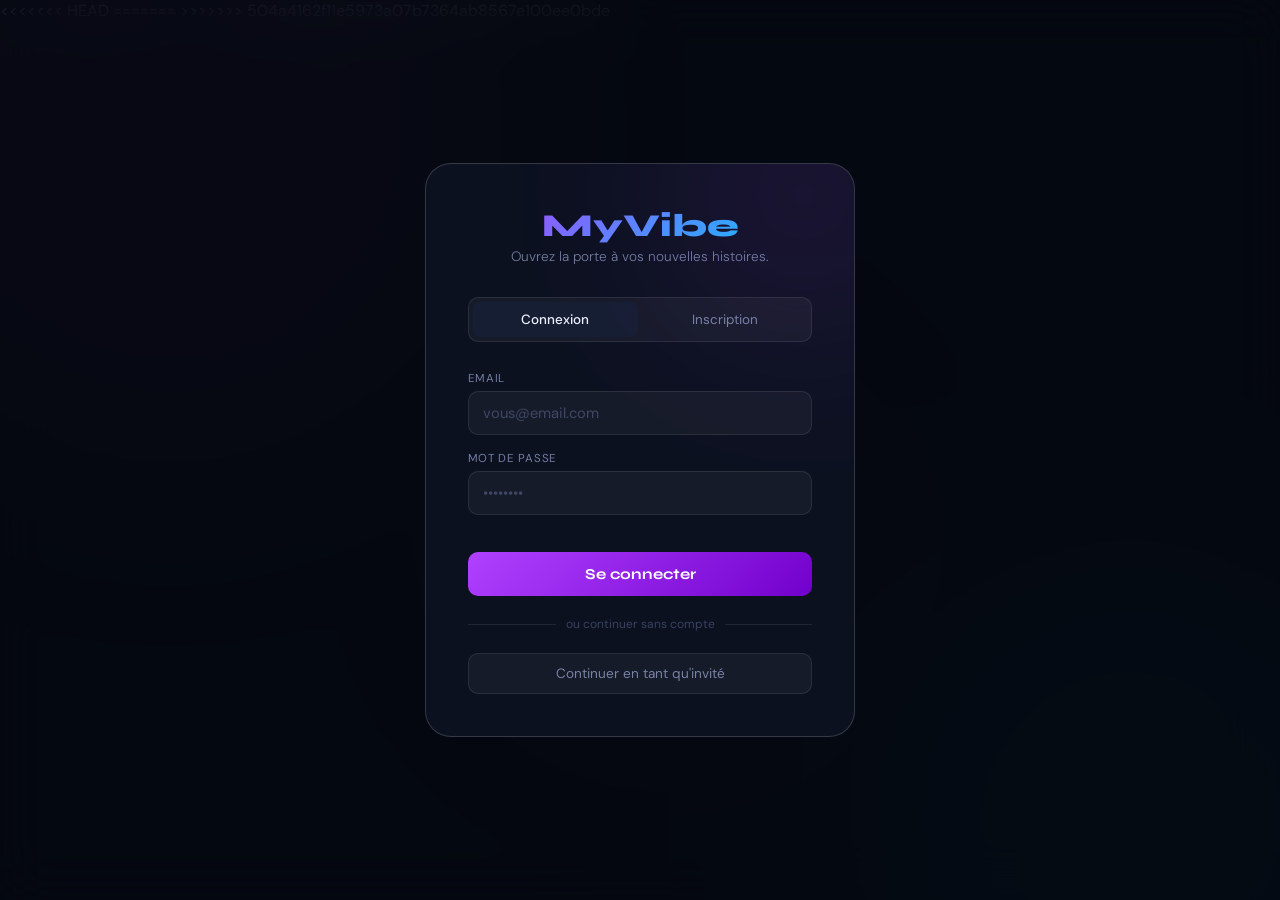
==== commit 9be28a75: "fonctionnel myvibe" ====
--- a/index.html
+++ b/index.html
@@ -25,8 +25,6 @@
 *{margin:0;padding:0;box-sizing:border-box}
 html{scroll-behavior:smooth}
 body{font-family:var(--fb);background:var(--bg);color:var(--tp);min-height:100vh;overflow-x:hidden;transition:background var(--tr),color var(--tr)}
-
-/* ORBS */
 .orbs{position:fixed;inset:0;pointer-events:none;z-index:0;overflow:hidden}
 [data-theme="light"] .orbs{opacity:.28}
 .orb{position:absolute;border-radius:50%;filter:blur(100px);opacity:.13;animation:drift 26s ease-in-out infinite}
@@ -35,24 +33,18 @@
 .o3{width:360px;height:360px;background:#ff2d87;top:40%;left:38%;animation-delay:-20s}
 @keyframes drift{0%,100%{transform:translate(0,0) scale(1)}33%{transform:translate(55px,-45px) scale(1.07)}66%{transform:translate(-35px,55px) scale(.93)}}
 .app{position:relative;z-index:2}
-
-/* NAV */
 nav{position:sticky;top:0;z-index:300;height:62px;display:flex;align-items:center;justify-content:space-between;padding:0 2rem;background:color-mix(in srgb,var(--bg) 72%,transparent);backdrop-filter:blur(26px);border-bottom:.5px solid var(--gl);transition:background var(--tr)}
 .logo{font-family:var(--fh);font-size:1.42rem;font-weight:800;letter-spacing:-.03em;cursor:pointer;background:linear-gradient(90deg,var(--np),var(--nb));-webkit-background-clip:text;-webkit-text-fill-color:transparent;background-clip:text}
 .logo em{-webkit-text-fill-color:var(--nk);font-style:normal}
-.nav-r{display:flex;align-items:center;gap:1.1rem}
+.nav-r{display:flex;align-items:center;gap:1.3rem}
 .nl{font-size:.84rem;color:var(--tm);cursor:pointer;transition:color var(--tr)}
 .nl:hover,.nl.on{color:var(--tp)}
 .ib{width:34px;height:34px;border-radius:50%;border:.5px solid var(--gl);background:var(--bc);display:flex;align-items:center;justify-content:center;cursor:pointer;font-size:1rem;transition:all var(--tr)}
 .ib:hover{background:var(--bch);border-color:var(--gl2)}
 .nav-av{width:36px;height:36px;border-radius:50%;background:linear-gradient(135deg,var(--np),var(--nb));display:flex;align-items:center;justify-content:center;font-family:var(--fh);font-size:.82rem;font-weight:700;color:#fff;cursor:pointer;flex-shrink:0;transition:box-shadow var(--tr)}
 .nav-av:hover{box-shadow:0 0 0 3px rgba(176,65,255,.35)}
-
-/* PAGES */
 .page{display:none}.page.on{display:block;animation:fu .35s ease}
 @keyframes fu{from{opacity:0;transform:translateY(10px)}to{opacity:1;transform:translateY(0)}}
-
-/* ══ AUTH ══ */
 .auth-ov{position:fixed;inset:0;z-index:500;background:color-mix(in srgb,var(--bg) 88%,transparent);backdrop-filter:blur(26px);display:flex;align-items:center;justify-content:center;padding:1rem}
 .auth-box{background:var(--bg2);border:.5px solid var(--gl2);border-radius:26px;padding:2.6rem;width:100%;max-width:430px;position:relative;overflow:hidden}
 .auth-box::before{content:'';position:absolute;top:-100px;right:-80px;width:260px;height:260px;background:var(--np);border-radius:50%;filter:blur(100px);opacity:.13;pointer-events:none}
@@ -75,8 +67,6 @@
 .a-sep p{font-size:.75rem;color:var(--td)}
 .gb{width:100%;padding:11px;border-radius:10px;background:var(--bc);border:.5px solid var(--gl);color:var(--tm);font-family:var(--fb);font-size:.85rem;cursor:pointer;transition:all var(--tr)}
 .gb:hover{background:var(--bch);color:var(--tp)}
-
-/* HERO */
 .hero{min-height:calc(100vh - 62px);display:flex;flex-direction:column;align-items:center;justify-content:center;text-align:center;padding:4rem 1.5rem 3rem}
 .ey{display:inline-flex;align-items:center;gap:8px;padding:5px 16px;border-radius:var(--rp);background:rgba(0,207,255,.07);border:.5px solid rgba(0,207,255,.22);color:var(--nb);font-size:.74rem;letter-spacing:.12em;margin-bottom:2rem;animation:gp 3s ease infinite}
 @keyframes gp{0%,100%{box-shadow:0 0 0 0 rgba(0,207,255,.2)}50%{box-shadow:0 0 20px 3px rgba(0,207,255,.1)}}
@@ -90,75 +80,43 @@
 [data-theme="light"] .city-b{color:var(--ng)}
 .city-b:hover{background:rgba(0,255,157,.12)}
 .city-b input{background:none;border:none;outline:none;font-family:var(--fb);color:inherit;font-size:.82rem;width:185px}
-
-/* SEARCH BAR */
 .sw{width:100%;max-width:720px;margin-bottom:1.6rem}
 .sb{display:flex;align-items:center;background:var(--bc);border:.5px solid var(--gl);border-radius:18px;padding:5px 5px 5px 1.3rem;transition:all var(--tr);backdrop-filter:blur(10px)}
 .sb:focus-within{border-color:rgba(176,65,255,.5);box-shadow:0 0 0 3px rgba(176,65,255,.1)}
-.sb.recording{border-color:rgba(255,45,135,.6);box-shadow:0 0 0 3px rgba(255,45,135,.15),0 0 20px rgba(255,45,135,.2)}
 .sic{color:var(--td);font-size:1rem;margin-right:10px;flex-shrink:0}
 .inp{flex:1;background:none;border:none;outline:none;font-family:var(--fb);font-size:.96rem;color:var(--tp);font-weight:300}
 .inp::placeholder{color:var(--td)}
-.sb-actions{display:flex;align-items:center;gap:4px;flex-shrink:0}
-
-/* VOICE BUTTON */
-.voice-btn{width:40px;height:40px;border-radius:50%;border:.5px solid var(--gl);background:var(--bc);display:flex;align-items:center;justify-content:center;cursor:pointer;font-size:1.05rem;transition:all var(--tr);flex-shrink:0;position:relative}
-.voice-btn:hover{background:rgba(255,45,135,.12);border-color:rgba(255,45,135,.3)}
-.voice-btn.listening{background:rgba(255,45,135,.2);border-color:rgba(255,45,135,.6);animation:pulse-mic .8s ease infinite}
-.voice-btn.listening::after{content:'';position:absolute;inset:-4px;border-radius:50%;border:1.5px solid rgba(255,45,135,.4);animation:ripple 1s ease infinite}
-@keyframes pulse-mic{0%,100%{box-shadow:0 0 0 0 rgba(255,45,135,.4)}50%{box-shadow:0 0 0 6px rgba(255,45,135,0)}}
-@keyframes ripple{from{transform:scale(1);opacity:1}to{transform:scale(1.5);opacity:0}}
-.voice-btn.not-supported{opacity:.3;cursor:not-allowed}
-
 .dbtn{padding:11px 22px;border-radius:13px;background:linear-gradient(135deg,var(--np),#7200cc);border:none;color:#fff;font-family:var(--fh);font-size:.85rem;font-weight:700;cursor:pointer;flex-shrink:0;transition:all var(--tr)}
 .dbtn:hover{transform:translateY(-1px);box-shadow:0 8px 28px rgba(176,65,255,.4)}
 .dbtn:active{transform:none}
-
-/* VOICE STATUS */
-.voice-status{display:none;align-items:center;gap:10px;padding:8px 16px;border-radius:var(--rp);background:rgba(255,45,135,.08);border:.5px solid rgba(255,45,135,.25);font-size:.8rem;color:rgba(255,45,135,.9);margin-bottom:.8rem;animation:fu .3s ease}
-.voice-status.on{display:inline-flex}
-.voice-waves{display:flex;align-items:center;gap:2px;height:16px}
-.wave-bar{width:3px;background:var(--nk);border-radius:2px;animation:wave 1s ease infinite}
-.wave-bar:nth-child(1){height:6px;animation-delay:0s}
-.wave-bar:nth-child(2){height:14px;animation-delay:.15s}
-.wave-bar:nth-child(3){height:10px;animation-delay:.3s}
-.wave-bar:nth-child(4){height:16px;animation-delay:.1s}
-.wave-bar:nth-child(5){height:8px;animation-delay:.25s}
-@keyframes wave{0%,100%{transform:scaleY(1)}50%{transform:scaleY(.4)}}
-
-/* CHIPS */
 .chips{display:flex;gap:7px;flex-wrap:wrap;justify-content:center;margin-bottom:3rem}
 .chip{padding:6px 14px;border-radius:var(--rp);background:var(--bc);border:.5px solid var(--gl);font-size:.79rem;color:var(--tm);cursor:pointer;transition:all var(--tr)}
 .chip:hover{background:rgba(176,65,255,.12);border-color:rgba(176,65,255,.3);color:var(--tp)}
-
-/* FEAT GRID */
 .fg2{display:grid;grid-template-columns:repeat(auto-fit,minmax(175px,1fr));gap:.9rem;width:100%;max-width:860px}
 .fc{padding:1.3rem;border-radius:var(--r);background:var(--bc);border:.5px solid var(--gl);text-align:center;transition:all var(--tr)}
 .fc:hover{background:var(--bch);transform:translateY(-2px)}
-.fic{font-size:1.4rem;margin-bottom:7px}.ftt{font-family:var(--fh);font-size:.88rem;font-weight:700;margin-bottom:4px}
+.fic{font-size:1.4rem;margin-bottom:7px}
+.ftt{font-family:var(--fh);font-size:.88rem;font-weight:700;margin-bottom:4px}
 .fdd{font-size:.76rem;color:var(--tm);line-height:1.6;font-weight:300}
-
-/* RESULTS */
 .rsp{padding:2rem;max-width:1200px;margin:0 auto}
 .bk{display:inline-flex;align-items:center;gap:7px;padding:7px 15px;border-radius:var(--rp);background:var(--bc);border:.5px solid var(--gl);font-size:.82rem;color:var(--tm);cursor:pointer;transition:all var(--tr);margin-bottom:1.5rem}
 .bk:hover{background:var(--bch);color:var(--tp)}
 .ctx-wrap{display:flex;gap:10px;margin-bottom:1.5rem;flex-wrap:wrap}
 .ctx-a{display:none;align-items:center;gap:10px;padding:10px 16px;border-radius:var(--r);font-size:.83rem;line-height:1.5;flex:1;min-width:200px}
 .ctx-a.on{display:flex}
+.ctx-local{background:rgba(0,255,157,.07);border:.5px solid rgba(0,255,157,.2);color:rgba(0,255,157,.88)}
 .ctx-global{background:rgba(0,207,255,.07);border:.5px solid rgba(0,207,255,.2);color:rgba(0,207,255,.88)}
-.ctx-local{background:rgba(0,255,157,.07);border:.5px solid rgba(0,255,157,.2);color:rgba(0,255,157,.88)}
-[data-theme="light"] .ctx-global{color:var(--nb)}[data-theme="light"] .ctx-local{color:var(--ng)}
+[data-theme="light"] .ctx-local{color:var(--ng)}
+[data-theme="light"] .ctx-global{color:var(--nb)}
 .rh{display:flex;align-items:baseline;justify-content:space-between;margin-bottom:1.4rem;padding-bottom:1rem;border-bottom:.5px solid var(--gl)}
 .rh h2{font-family:var(--fh);font-size:1.45rem;font-weight:700}
 .rh small{font-size:.8rem;color:var(--tm)}
-.filter-row{display:flex;gap:8px;flex-wrap:wrap;margin-bottom:1.4rem;align-items:center}
-.scope-tabs{display:flex;gap:5px}
-.stb{padding:7px 16px;border-radius:var(--rp);font-size:.8rem;background:var(--bc);border:.5px solid var(--gl);color:var(--tm);cursor:pointer;transition:all var(--tr)}
-.stb.on{background:rgba(0,207,255,.12);border-color:rgba(0,207,255,.35);color:var(--tp)}
-.sep-dot{width:4px;height:4px;border-radius:50%;background:var(--gl);align-self:center}
-.ttabs{display:flex;gap:5px;flex-wrap:wrap}
+.ttabs{display:flex;gap:5px;flex-wrap:wrap;margin-bottom:1.6rem}
 .tt{padding:6px 14px;border-radius:var(--rp);font-size:.79rem;background:var(--bc);border:.5px solid var(--gl);color:var(--tm);cursor:pointer;transition:all var(--tr)}
 .tt.on{background:rgba(176,65,255,.16);border-color:rgba(176,65,255,.42);color:var(--tp)}
+.scope-tabs{display:flex;gap:5px;margin-bottom:1.4rem}
+.stb{padding:7px 16px;border-radius:var(--rp);font-size:.8rem;background:var(--bc);border:.5px solid var(--gl);color:var(--tm);cursor:pointer;transition:all var(--tr);display:flex;align-items:center;gap:6px}
+.stb.on{background:rgba(0,207,255,.12);border-color:rgba(0,207,255,.35);color:var(--tp)}
 .ldbox{text-align:center;padding:4rem 2rem}
 .lr{width:54px;height:54px;border-radius:50%;border:2px solid rgba(176,65,255,.15);border-top-color:var(--np);animation:sp 1s linear infinite;margin:0 auto 1.3rem}
 @keyframes sp{to{transform:rotate(360deg)}}
@@ -169,8 +127,10 @@
 .rc::before{content:'';position:absolute;inset:0;background:linear-gradient(135deg,rgba(176,65,255,.05),transparent 60%);opacity:0;transition:opacity var(--tr)}
 .rc:hover{background:var(--bch);transform:translateY(-3px);border-color:rgba(176,65,255,.28)}
 .rc:hover::before{opacity:1}
-.rc.local-card{border-color:rgba(0,255,157,.2)}.rc.local-card:hover{border-color:rgba(0,255,157,.4)}
-.local-dot{display:inline-block;width:5px;height:5px;background:var(--ng);border-radius:50%;margin-left:5px;vertical-align:middle;opacity:.8}
+.rc.local-card{border-color:rgba(0,255,157,.2)}
+.rc.local-card:hover{border-color:rgba(0,255,157,.4)}
+.rc.local-card::before{background:linear-gradient(135deg,rgba(0,255,157,.04),transparent 60%)}
+.local-dot{display:inline-block;width:5px;height:5px;background:var(--ng);border-radius:50%;margin-left:5px;vertical-align:middle;opacity:.7}
 .bdg{display:inline-flex;align-items:center;gap:4px;padding:3px 10px;border-radius:var(--rp);font-size:.67rem;font-weight:600;letter-spacing:.07em;margin-bottom:.9rem;text-transform:uppercase}
 .d1{background:rgba(176,65,255,.14);color:var(--np);border:.5px solid rgba(176,65,255,.3)}
 .d2{background:rgba(255,45,135,.1);color:var(--nk);border:.5px solid rgba(255,45,135,.3)}
@@ -189,8 +149,6 @@
 .ei{font-size:2.5rem;opacity:.3;margin-bottom:.8rem}
 .et{font-family:var(--fh);font-size:1.05rem;color:var(--tm);margin-bottom:.35rem}
 .es{font-size:.8rem;color:var(--td)}
-
-/* PROFILE */
 .pp{padding:2.5rem 2rem;max-width:1000px;margin:0 auto}
 .ph{display:flex;align-items:center;gap:2rem;padding:2rem;border-radius:22px;background:var(--bc);border:.5px solid var(--gl);margin-bottom:2.5rem;position:relative;overflow:hidden}
 .ph::after{content:'';position:absolute;top:0;right:0;width:300px;height:100%;background:linear-gradient(135deg,transparent,rgba(176,65,255,.06));pointer-events:none}
@@ -217,13 +175,12 @@
 .hq{color:var(--tm);flex:1;font-weight:300;font-style:italic;overflow:hidden;white-space:nowrap;text-overflow:ellipsis}
 .ht2{font-size:.69rem;color:var(--td);flex-shrink:0}
 .hpl{font-size:.73rem;color:var(--np);flex-shrink:0}
-
-/* SETTINGS */
 .sp{padding:2.5rem 2rem;max-width:720px;margin:0 auto}
 .scard{background:var(--bc);border:.5px solid var(--gl);border-radius:20px;overflow:hidden;margin-bottom:1.5rem}
 .scard-t{padding:1rem 1.4rem;border-bottom:.5px solid var(--gl);font-family:var(--fh);font-size:.88rem;font-weight:700}
-.srow{display:flex;align-items:center;justify-content:space-between;padding:1rem 1.4rem;border-bottom:.5px solid var(--gl);transition:background var(--tr);gap:1rem}
-.srow:last-child{border-bottom:none}.srow:hover{background:var(--bc)}
+.srow{display:flex;align-items:center;justify-content:space-between;padding:1rem 1.4rem;border-bottom:.5px solid var(--gl);transition:background var(--tr)}
+.srow:last-child{border-bottom:none}
+.srow:hover{background:var(--bc)}
 .slbl{font-size:.88rem;font-weight:500;margin-bottom:2px}
 .sdsc{font-size:.74rem;color:var(--tm)}
 .tgl{position:relative;width:44px;height:24px;flex-shrink:0}
@@ -232,7 +189,7 @@
 .tgl input:checked+.ttrack{background:var(--np)}
 .tthumb{position:absolute;top:3px;left:3px;width:18px;height:18px;border-radius:50%;background:#fff;transition:transform var(--tr);pointer-events:none}
 .tgl input:checked~.tthumb{transform:translateX(20px)}
-.sselect{padding:7px 12px;border-radius:10px;background:var(--bc);border:.5px solid var(--gl);color:var(--tp);font-family:var(--fb);font-size:.84rem;outline:none;cursor:pointer;transition:border-color var(--tr);max-width:200px}
+.sselect{padding:7px 12px;border-radius:10px;background:var(--bc);border:.5px solid var(--gl);color:var(--tp);font-family:var(--fb);font-size:.84rem;outline:none;cursor:pointer;transition:border-color var(--tr)}
 .sselect:focus{border-color:var(--np)}
 option{background:var(--bg2)}
 .edf{display:flex;flex-direction:column;gap:.9rem;padding:1.2rem 1.4rem}
@@ -241,34 +198,18 @@
 .dgb{padding:10px 22px;border-radius:10px;background:rgba(255,60,60,.1);border:.5px solid rgba(255,60,60,.28);color:#ff5555;font-family:var(--fb);font-size:.84rem;cursor:pointer;transition:all var(--tr)}
 .dgb:hover{background:rgba(255,60,60,.2)}
 .sact{display:flex;gap:9px;flex-wrap:wrap}
-
-/* API key config card */
-.api-cfg{padding:1.2rem 1.4rem;display:flex;flex-direction:column;gap:.9rem}
-.api-provider-tabs{display:flex;gap:4px;flex-wrap:wrap;margin-bottom:.2rem}
-.prov-tab{padding:5px 12px;border-radius:var(--rp);font-size:.75rem;background:var(--bc);border:.5px solid var(--gl);color:var(--tm);cursor:pointer;transition:all var(--tr)}
-.prov-tab.on{background:rgba(176,65,255,.15);border-color:rgba(176,65,255,.4);color:var(--tp)}
-.key-row{display:flex;gap:8px;align-items:stretch}
-.key-row .fi2{flex:1;padding:9px 12px;font-size:.84rem}
-.key-row .svb{padding:9px 14px;font-size:.78rem;white-space:nowrap}
-.key-status-list{display:flex;flex-direction:column;gap:5px;margin-top:.2rem}
-.key-status-item{display:flex;align-items:center;justify-content:space-between;padding:7px 10px;border-radius:8px;background:var(--bc);border:.5px solid var(--gl);font-size:.77rem}
-.key-status-item .ks-name{color:var(--tm)}
-.key-status-item .ks-val{display:flex;align-items:center;gap:6px}
-.ks-dot{width:6px;height:6px;border-radius:50%}
-.ks-dot.ok{background:var(--ng)}
-.ks-dot.no{background:var(--td)}
-.ks-del{cursor:pointer;color:var(--td);font-size:.9rem;transition:color var(--tr);background:none;border:none;padding:0}
-.ks-del:hover{color:#ff5555}
-
-/* KEY MODAL */
-.modal-ov{position:fixed;inset:0;z-index:600;background:rgba(0,0,0,.65);backdrop-filter:blur(12px);display:none;align-items:center;justify-content:center;padding:1rem}
+.modal-ov{position:fixed;inset:0;z-index:600;background:rgba(0,0,0,.6);backdrop-filter:blur(12px);display:none;align-items:center;justify-content:center;padding:1rem}
 .modal-ov.on{display:flex}
-.modal{background:var(--bg2);border:.5px solid var(--gl2);border-radius:22px;padding:2rem;width:100%;max-width:500px;max-height:90vh;overflow-y:auto}
+.modal{background:var(--bg2);border:.5px solid var(--gl2);border-radius:22px;padding:2rem;width:100%;max-width:480px}
 .modal h3{font-family:var(--fh);font-size:1.1rem;font-weight:700;margin-bottom:.5rem}
 .modal p{font-size:.83rem;color:var(--tm);line-height:1.6;margin-bottom:1rem}
+<<<<<<< HEAD
+.modal-warn{border-radius:10px;padding:.8rem 1rem;font-size:.78rem;margin-bottom:1.1rem;line-height:1.5}
+.modal-actions{display:flex;gap:8px;flex-wrap:wrap}
+=======
 .modal-warn{background:rgba(255,176,32,.08);border:.5px solid rgba(255,176,32,.25);border-radius:10px;padding:.8rem 1rem;font-size:.78rem;color:var(--na);margin-bottom:1.1rem;line-height:1.5}
 .modal-actions{display:flex;gap:8px;flex-wrap:wrap;margin-top:.5rem}
-.provider-grid{display:grid;grid-template-columns:1fr 1fr;gap:8px;margin-bottom:1.2rem}
+.provider-grid{display:grid;grid-template-columns:repeat(auto-fit,minmax(130px,1fr));gap:8px;margin-bottom:1.2rem}
 .prov-card{padding:.9rem;border-radius:12px;background:var(--bc);border:.5px solid var(--gl);cursor:pointer;transition:all var(--tr);text-align:center}
 .prov-card:hover{background:var(--bch)}
 .prov-card.on{border-color:var(--np);background:rgba(176,65,255,.1)}
@@ -277,45 +218,54 @@
 .prov-card .pc-ico{font-size:1.3rem;margin-bottom:5px}
 
 /* TOAST */
+>>>>>>> 504a4162f11e5973a07b7364ab8567e100ee0bde
 .toast{position:fixed;bottom:1.5rem;right:1.5rem;z-index:999;padding:12px 20px;border-radius:var(--r);background:var(--bg3);border:.5px solid var(--gl2);font-size:.84rem;color:var(--tp);box-shadow:0 4px 24px rgba(0,0,0,.5);animation:ti .3s ease;pointer-events:none}
 @keyframes ti{from{opacity:0;transform:translateY(10px)}to{opacity:1;transform:translateY(0)}}
-
 @media(max-width:640px){
   nav{padding:0 1rem}h1{font-size:2.2rem}
   .rsp,.pp,.sp{padding:1.2rem}.cg{grid-template-columns:1fr}
   .ph{flex-direction:column;text-align:center}.pst{justify-content:center}
-  .nav-r{gap:.7rem}.fg2{grid-template-columns:1fr 1fr}
+  .nav-r{gap:.8rem}.fg2{grid-template-columns:1fr 1fr}
   .auth-box{padding:1.8rem}.ctx-wrap{flex-direction:column}
-  .filter-row{gap:5px}.provider-grid{grid-template-columns:1fr}
 }
 </style>
 </head>
 <body>
 <div class="orbs"><div class="orb o1"></div><div class="orb o2"></div><div class="orb o3"></div></div>
 
-<!-- API KEY MODAL -->
+<!-- MODAL CLÉ API GROQ -->
 <div class="modal-ov" id="key-modal">
   <div class="modal">
-    <h3 id="mk-t">🔑 Configurer une clé API</h3>
-    <p id="mk-d">Choisissez votre fournisseur IA et entrez votre clé. Vous pouvez en configurer plusieurs.</p>
-    <div class="modal-warn" id="mk-w">⚠️ Vos clés sont stockées uniquement dans votre navigateur (localStorage). Ne les partagez jamais.</div>
-
-    <div class="provider-grid" id="prov-grid"></div>
-
-    <div class="fg" style="margin-bottom:.8rem">
-      <div class="fl" id="mk-l">CLÉ API</div>
-      <input class="fi2" type="password" id="key-inp" placeholder="sk-…">
+    <h3>⚡ Clé API Groq</h3>
+    <p>Entrez votre clé API Groq pour activer les recommandations IA. Obtenez-en une gratuitement sur <strong>console.groq.com</strong></p>
+    <div class="modal-warn" style="background:rgba(255,176,32,.08);border:.5px solid rgba(255,176,32,.25);color:var(--na)">
+      ⚠️ La clé est stockée uniquement dans votre navigateur (localStorage). Elle n'est jamais envoyée ailleurs que vers api.groq.com
+    </div>
+    <div class="fg" style="margin-bottom:.6rem">
+      <div class="fl">CLÉ API</div>
+      <input class="fi2" type="password" id="key-inp" placeholder="gsk_…" autocomplete="off">
     </div>
     <div class="fg" style="margin-bottom:1rem">
-      <div class="fl" id="mk-ml">MODÈLE PAR DÉFAUT</div>
-      <input class="fi2" type="text" id="model-inp" placeholder="ex: gpt-4o-mini">
-      <div style="font-size:.72rem;color:var(--td);margin-top:5px" id="mk-model-hint">Laissez vide pour utiliser le modèle recommandé du fournisseur.</div>
+      <div class="fl">MODÈLE</div>
+      <select class="fi2" id="model-modal-sel">
+        <option value="llama-3.3-70b-versatile">Llama 3.3 70B ⚡ (recommandé)</option>
+        <option value="llama-3.1-8b-instant">Llama 3.1 8B 🚀 (ultra rapide)</option>
+        <option value="mixtral-8x7b-32768">Mixtral 8x7B</option>
+        <option value="gemma2-9b-it">Gemma 2 9B</option>
+      </select>
     </div>
     <div class="a-err" id="mk-err"></div>
     <div class="modal-actions">
+<<<<<<< HEAD
+      <button class="svb" onclick="saveGroqKey()">Enregistrer</button>
+      <button class="dgb" onclick="closeKeyModal()">Annuler</button>
+=======
       <button class="svb" onclick="saveProviderKey()" id="mk-sv">Enregistrer</button>
+      <button class="svb" onclick="testProviderKey()" id="mk-test" style="background:rgba(0,207,255,.18);color:var(--nb);border:.5px solid rgba(0,207,255,.3)">🧪 Tester</button>
       <button class="dgb" onclick="closeKeyModal()" id="mk-ca">Annuler</button>
-    </div>
+>>>>>>> 504a4162f11e5973a07b7364ab8567e100ee0bde
+    </div>
+    <div id="mk-test-result" style="margin-top:.8rem;font-size:.78rem;min-height:1rem;line-height:1.5"></div>
   </div>
 </div>
 
@@ -323,7 +273,7 @@
 <div class="auth-ov" id="auth-ov">
   <div class="auth-box">
     <div class="auth-logo">MyVibe</div>
-    <p class="auth-tag" id="auth-tag">Ouvrez la porte à vos nouvelles histoires.</p>
+    <p class="auth-tag">Ouvrez la porte à vos nouvelles histoires.</p>
     <div class="auth-tabs">
       <div class="atab on" id="t-li" onclick="swAuth('li')">Connexion</div>
       <div class="atab" id="t-re" onclick="swAuth('re')">Inscription</div>
@@ -338,7 +288,7 @@
       <div class="fg"><div class="fl" id="a-ln">PRÉNOM</div><input class="fi2" id="re-n" type="text" placeholder="Votre prénom"></div>
       <div class="fg"><div class="fl" id="a-lre">EMAIL</div><input class="fi2" id="re-e" type="email" placeholder="vous@email.com"></div>
       <div class="fg"><div class="fl" id="a-lrp">MOT DE PASSE</div><input class="fi2" id="re-p" type="password" placeholder="Min. 6 caractères"></div>
-      <div class="fg"><div class="fl" id="a-lrc">VILLE</div><input class="fi2" id="re-c" type="text" placeholder="Paris, Douala, London…"></div>
+      <div class="fg"><div class="fl" id="a-lrc">VILLE</div><input class="fi2" id="re-c" type="text" placeholder="Yaoundé, Douala, London…"></div>
       <div class="a-err" id="re-err"></div>
       <button class="ab" onclick="doRegister()" id="btn-re">Créer mon compte</button>
     </div>
@@ -356,39 +306,28 @@
     <span class="nl" id="n-pr" onclick="goToPage('profile')">Profil</span>
     <span class="nl" id="n-se" onclick="goToPage('settings')">⚙</span>
     <div class="ib" onclick="toggleTheme()" id="theme-ib" title="Thème">🌙</div>
-    <div class="ib" onclick="openKeyModal()" title="Clé API">🔑</div>
+    <div class="ib" onclick="openKeyModal()" title="Clé API Groq">🔑</div>
     <div class="nav-av" id="nav-av" onclick="goToPage('profile')">?</div>
   </div>
 </nav>
 
-<!-- HOME -->
 <div id="page-home" class="page on">
   <section class="hero" id="hero-sec">
-    <div class="ey"><span class="ld"></span><span id="ey-t">DÉCOUVERTE MONDIALE · IA</span></div>
+    <div class="ey"><span class="ld"></span><span id="ey-t">DÉCOUVERTE MONDIALE · GROQ AI</span></div>
     <h1 id="h1-t">Votre prochaine expérience<br><span class="gr">vous attend quelque part.</span></h1>
-    <p class="hsub" id="h-sub">Dites-nous ce que vous aimez, à l'écrit ou à la voix. Livres, musique, films, lieux — des recommandations mondiales et des pépites locales.</p>
+    <p class="hsub" id="h-sub">Dites-nous ce que vous aimez. Livres, musique, films, séries, lieux — des recommandations mondiales et des pépites locales près de chez vous.</p>
     <div class="city-b">📍<input type="text" id="ci" placeholder="Votre ville…" onchange="updateCity(this.value)"><span style="opacity:.4;font-size:.76rem" id="m-lbl">modifier</span></div>
-
-    <!-- VOICE STATUS -->
-    <div class="voice-status" id="voice-status">
-      <div class="voice-waves"><div class="wave-bar"></div><div class="wave-bar"></div><div class="wave-bar"></div><div class="wave-bar"></div><div class="wave-bar"></div></div>
-      <span id="voice-status-txt">En écoute…</span>
-    </div>
-
     <div class="sw">
-      <div class="sb" id="search-box">
+      <div class="sb">
         <span class="sic">✦</span>
         <input class="inp" id="ms" maxlength="320" onkeydown="if(event.key==='Enter')doSearch()">
-        <div class="sb-actions">
-          <div class="voice-btn" id="voice-btn" onclick="toggleVoice()" title="Recherche vocale">🎤</div>
-          <button class="dbtn" onclick="doSearch()" id="disc-b">Découvrir →</button>
-        </div>
+        <button class="dbtn" onclick="doSearch()" id="disc-b">Découvrir →</button>
       </div>
     </div>
     <div class="chips" id="chips-row"></div>
     <div class="fg2">
       <div class="fc"><div class="fic">🌍</div><div class="ftt" id="f1t">Mondial & Local</div><div class="fdd" id="f1d">Pop mondiale, jazz new-yorkais, littérature asiatique… et les trésors de votre ville.</div></div>
-      <div class="fc"><div class="fic">🎤</div><div class="ftt" id="f2t">Recherche vocale</div><div class="fdd" id="f2d">Parlez directement — dites vos goûts à voix haute et laissez l'IA faire le reste.</div></div>
+      <div class="fc"><div class="fic">📚</div><div class="ftt" id="f2t">Tous les genres</div><div class="fdd" id="f2d">Science-fiction, thriller, romance, essais, manga, poésie africaine…</div></div>
       <div class="fc"><div class="fic">🎵</div><div class="ftt" id="f3t">Toute la musique</div><div class="fdd" id="f3d">K-pop, afrobeats, jazz, métal, classique, électro, folk — sans limites.</div></div>
       <div class="fc"><div class="fic">📍</div><div class="ftt" id="f4t">Lieux & Sorties</div><div class="fdd" id="f4d">Concerts, restaurants, musées, parcs — adaptés à votre ville.</div></div>
     </div>
@@ -401,23 +340,19 @@
       <div class="ctx-a ctx-local" id="ctx-local"><span style="font-size:1.1rem">📍</span><span id="ctx-lm"></span></div>
     </div>
     <div class="rh"><h2 id="r-title">Vos recommandations</h2><small id="r-count"></small></div>
-    <div class="filter-row">
-      <div class="scope-tabs">
-        <div class="stb on" id="stb-all" onclick="setScopeFilter('all',this)"><span id="stb-all-l">Tout</span></div>
-        <div class="stb" id="stb-global" onclick="setScopeFilter('global',this)">🌍 <span id="stb-gl-l">Mondial</span></div>
-        <div class="stb" id="stb-local" onclick="setScopeFilter('local',this)">📍 <span id="stb-lo-l">Local</span></div>
-      </div>
-      <div class="sep-dot"></div>
-      <div class="ttabs" id="ttabs"></div>
-    </div>
+    <div class="scope-tabs">
+      <div class="stb on" id="stb-all" onclick="setScopeFilter('all',this)">✦ <span id="stb-all-lbl">Tout</span></div>
+      <div class="stb" id="stb-global" onclick="setScopeFilter('global',this)">🌍 <span id="stb-global-lbl">Mondial</span></div>
+      <div class="stb" id="stb-local" onclick="setScopeFilter('local',this)">📍 <span id="stb-local-lbl">Local</span></div>
+    </div>
+    <div class="ttabs" id="ttabs"></div>
     <div class="ldbox" id="ldbox" style="display:none">
-      <div class="lr"></div><p id="ld-p">Exploration en cours…</p><small id="ld-s"></small>
+      <div class="lr"></div><p id="ld-p">Analyse en cours…</p><small id="ld-s"></small>
     </div>
     <div class="cg" id="cg"></div>
   </section>
 </div>
 
-<!-- PROFILE -->
 <div id="page-profile" class="page">
   <div class="pp">
     <div class="ph">
@@ -441,73 +376,56 @@
   </div>
 </div>
 
-<!-- SETTINGS -->
 <div id="page-settings" class="page">
   <div class="sp">
-    <div style="font-family:var(--fh);font-size:1.4rem;font-weight:800;margin-bottom:1.8rem" id="s-title">Paramètres</div>
-
+    <div style="font-family:var(--fh);font-size:1.4rem;font-weight:800;margin-bottom:1.8rem">Paramètres</div>
     <div class="scard">
-      <div class="scard-t" id="sc-prof">✏️ Modifier le profil</div>
+      <div class="scard-t">✏️ Modifier le profil</div>
       <div class="edf">
         <div class="fg" style="margin:0"><div class="fl" id="s-ln">PRÉNOM</div><input class="fi2" id="s-name" type="text"></div>
         <div class="fg" style="margin:0"><div class="fl" id="s-lc">VILLE</div><input class="fi2" id="s-city" type="text"></div>
         <div class="fg" style="margin:0"><div class="fl" id="s-lb">BIO</div><textarea class="fi2" id="s-bio" rows="2" style="resize:vertical"></textarea></div>
-        <div><button class="svb" onclick="saveProfile()" id="s-saveb">Enregistrer</button></div>
+        <div><button class="svb" onclick="saveProfile()">Enregistrer</button></div>
       </div>
     </div>
-
     <div class="scard">
-      <div class="scard-t" id="sc-app">🎨 Apparence</div>
+      <div class="scard-t">🎨 Apparence</div>
       <div class="srow">
-        <div><div class="slbl" id="s-dk-l">Mode sombre</div><div class="sdsc" id="s-dk-d">Fond noir / accents néon</div></div>
+        <div><div class="slbl">Mode sombre</div><div class="sdsc">Fond noir / accents néon</div></div>
         <label class="tgl"><input type="checkbox" id="dk-tog" onchange="setTheme(this.checked?'dark':'light')" checked><div class="ttrack"></div><div class="tthumb"></div></label>
       </div>
       <div class="srow">
-        <div><div class="slbl" id="s-lg-l">Langue</div><div class="sdsc" id="s-lg-d">Interface et recommandations</div></div>
+        <div><div class="slbl">Langue</div><div class="sdsc">Interface et recommandations</div></div>
         <select class="sselect" id="lang-sel" onchange="setLang(this.value)">
           <option value="fr">🇫🇷 Français</option>
           <option value="en">🇬🇧 English</option>
         </select>
       </div>
     </div>
-
     <div class="scard">
-      <div class="scard-t" id="sc-api">🔑 Clés API &amp; Fournisseurs IA</div>
-      <div class="api-cfg">
-        <div style="font-size:.8rem;color:var(--tm);line-height:1.6" id="sc-api-desc">Configurez une ou plusieurs clés. MyVibe utilisera automatiquement la première disponible.</div>
-        <div class="key-status-list" id="key-status-list"></div>
-        <button class="svb" style="align-self:flex-start;padding:8px 16px;font-size:.8rem" onclick="openKeyModal()" id="s-add-key">+ Ajouter une clé</button>
+      <div class="scard-t">⚡ API Groq</div>
+      <div class="srow">
+        <div><div class="slbl">Clé API</div><div class="sdsc" id="s-ks">⚠️ Non configurée</div></div>
+        <button class="svb" style="padding:7px 14px;font-size:.78rem" onclick="openKeyModal()">Configurer</button>
       </div>
-    </div>
-
-    <div class="scard">
-      <div class="scard-t" id="sc-voice">🎤 Recherche vocale</div>
       <div class="srow">
-        <div><div class="slbl" id="s-vl">Langue de reconnaissance</div><div class="sdsc" id="s-vd">Langue utilisée pour la dictée vocale</div></div>
-        <select class="sselect" id="voice-lang-sel" onchange="S.voiceLang=this.value;saveData()">
-          <option value="fr-FR">🇫🇷 Français</option>
-          <option value="en-US">🇺🇸 English (US)</option>
-          <option value="en-GB">🇬🇧 English (UK)</option>
-          <option value="es-ES">🇪🇸 Español</option>
-          <option value="de-DE">🇩🇪 Deutsch</option>
-          <option value="pt-BR">🇧🇷 Português</option>
-          <option value="ar-SA">🇸🇦 العربية</option>
+        <div><div class="slbl">Modèle actif</div><div class="sdsc" id="s-model-display">llama-3.3-70b-versatile</div></div>
+        <select class="sselect" id="model-sel" onchange="S.model=this.value;updateModelDisplay();saveData()">
+          <option value="llama-3.3-70b-versatile">Llama 3.3 70B ⚡</option>
+          <option value="llama-3.1-8b-instant">Llama 3.1 8B 🚀</option>
+          <option value="mixtral-8x7b-32768">Mixtral 8x7B</option>
+          <option value="gemma2-9b-it">Gemma 2 9B</option>
         </select>
       </div>
-      <div class="srow">
-        <div><div class="slbl" id="s-vauto">Lancer automatiquement</div><div class="sdsc" id="s-vauto-d">Déclencher la recherche dès que vous arrêtez de parler</div></div>
-        <label class="tgl"><input type="checkbox" id="voice-auto-tog" onchange="S.voiceAutoSearch=this.checked;saveData()" checked><div class="ttrack"></div><div class="tthumb"></div></label>
-      </div>
-    </div>
-
+    </div>
     <div class="scard">
-      <div class="scard-t" id="sc-acc">🔐 Compte</div>
-      <div class="srow"><div><div class="slbl" id="s-el">Email</div><div class="sdsc" id="s-ev">—</div></div></div>
-      <div class="srow"><div><div class="slbl" id="s-tl">Type</div><div class="sdsc" id="s-tv">—</div></div></div>
+      <div class="scard-t">🔐 Compte</div>
+      <div class="srow"><div><div class="slbl">Email</div><div class="sdsc" id="s-ev">—</div></div></div>
+      <div class="srow"><div><div class="slbl">Type</div><div class="sdsc" id="s-tv">—</div></div></div>
       <div class="edf" style="padding-top:.5rem">
         <div class="sact">
-          <button class="svb" style="background:rgba(255,176,32,.18);color:var(--na);border:.5px solid rgba(255,176,32,.3)" onclick="clearData()" id="s-cl">🗑 Effacer mes données</button>
-          <button class="dgb" onclick="logout()" id="s-lo">Déconnexion</button>
+          <button class="svb" style="background:rgba(255,176,32,.18);color:var(--na);border:.5px solid rgba(255,176,32,.3)" onclick="clearData()">🗑 Effacer mes données</button>
+          <button class="dgb" onclick="logout()">Déconnexion</button>
         </div>
       </div>
     </div>
@@ -516,23 +434,15 @@
 </div>
 
 <script>
-/* ══ IMMEDIATE localStorage CLEANUP ══ */
-(function(){
-  try{
-    const k=JSON.parse(localStorage.getItem('mv_api_keys')||'{}');
-    let changed=false;
-    if(k.gemini&&k.gemini.model){
-      // Strip -latest suffix (not valid in v1 API)
-      const m=k.gemini.model.replace(/-latest$/,'');
-      // Replace deprecated names
-      const fixes={'gemini-pro':'gemini-1.5-pro','gemini-flash':'gemini-2.0-flash','gemini-2.0-flash-exp':'gemini-2.0-flash','gemini-2.0-flash-lite':'gemini-2.0-flash'};
-      const clean=fixes[m]||m||'gemini-2.0-flash';
-      if(clean!==k.gemini.model){k.gemini.model=clean;changed=true;}
-    }
-    if(changed)localStorage.setItem('mv_api_keys',JSON.stringify(k));
-  }catch(e){}
-})();
-
+/* ══ CONFIG — aucune clé dans le code ══ */
+const API   = 'https://api.groq.com/openai/v1/chat/completions';
+const BADGE = {book:'d1',music:'d2',film:'d3',place:'d4',activity:'d5'};
+const $     = id => document.getElementById(id);
+const x     = s  => String(s||'').replace(/&/g,'&amp;').replace(/</g,'&lt;').replace(/>/g,'&gt;');
+
+<<<<<<< HEAD
+/* ══ i18n ══ */
+=======
 /* ══════════════════════════════════════
    PROVIDERS CONFIG
 ══════════════════════════════════════ */
@@ -588,6 +498,15 @@
     },
     parseRes:d=>d.content?.[0]?.text||''
   },
+  groq: {
+    name:'Groq', icon:'⚡', url:'https://api.groq.com/openai/v1/chat/completions',
+    keyPrefix:'gsk_', keyHint:'gsk_…', site:'console.groq.com/keys',
+    defaultModel:'llama-3.3-70b-versatile',
+    models:['llama-3.3-70b-versatile','llama-3.1-8b-instant','mixtral-8x7b-32768','gemma2-9b-it'],
+    modelHint:'⚡ Ultra-rapide & gratuit · Modèles : llama-3.3-70b-versatile, llama-3.1-8b-instant, mixtral-8x7b-32768',
+    buildReq:(key,model,msgs)=>({method:'POST',headers:{'Content-Type':'application/json','Authorization':'Bearer '+key},body:JSON.stringify({model,messages:msgs,max_tokens:2200})}),
+    parseRes:d=>d.choices?.[0]?.message?.content||''
+  },
   mistral: {
     name:'Mistral AI', icon:'💨', url:'https://api.mistral.ai/v1/chat/completions',
     keyPrefix:'', keyHint:'clé Mistral…', site:'console.mistral.ai/api-keys',
@@ -609,259 +528,147 @@
 /* ══════════════════════════════════════
    i18n (abbreviated — key parts only)
 ══════════════════════════════════════ */
+>>>>>>> 504a4162f11e5973a07b7364ab8567e100ee0bde
 const I18N={
 fr:{
   login:'Connexion',register:'Inscription',guestBtn:"Continuer en tant qu'invité",orLbl:'ou continuer sans compte',
   lblE:'EMAIL',lblP:'MOT DE PASSE',lblN:'PRÉNOM',lblC:'VILLE',btnLi:'Se connecter',btnRe:'Créer mon compte',
   discover:'Découvrir',profile:'Profil',
-  eyeT:'DÉCOUVERTE MONDIALE · IA',
   h1:'Votre prochaine expérience<br><span class="gr">vous attend quelque part.</span>',
-  hsub:'Dites-nous ce que vous aimez, à l\'écrit ou à la voix. Livres, musique, films, lieux — des recommandations mondiales et des pépites locales.',
+  hsub:'Dites-nous ce que vous aimez. Livres, musique, films, séries, lieux — des recommandations mondiales et des pépites locales près de chez vous.',
   modLbl:'modifier',discBtn:'Découvrir →',bkLbl:'Nouvelle recherche',
-  ph:'Pop coréenne, thriller scandinave, jazz, manga… dites-le ou écrivez-le !',
-  chips:['🎵 Pop & R&B','🎬 Séries & Films','📚 Sci-fi & Fantasy','🎸 Rock & Métal','🎹 Jazz & Soul','🌿 Nature & Rando','🍜 Gastronomie','🕺 Dance & Nightlife'],
-  chipV:['musique pop et R&B','séries et films','science-fiction et fantasy','rock et métal','jazz et soul','randonnée et nature','gastronomie et cuisine du monde','danse et nightlife'],
+  ph:'Pop coréenne, thrillers scandinaves, jazz, manga, restaurants… à vous !',
+  chips:['🎵 Pop & R&B','🎬 Séries & Films','📚 Sci-fi & Fantasy','🎸 Rock & Métal','🎹 Jazz & Soul','🌿 Nature & Randonnée','🍜 Gastronomie','🕺 Danse & Nightlife'],
+  chipV:['musique pop et R&B','séries télévisées et films','science-fiction et fantasy','rock et métal','jazz et soul','randonnée et nature','gastronomie et cuisine du monde','danse et nightlife'],
   f1t:'Mondial & Local',f1d:'Pop mondiale, jazz new-yorkais, littérature asiatique… et les trésors de votre ville.',
-  f2t:'Recherche vocale',f2d:'Parlez directement — dites vos goûts à voix haute et laissez l\'IA faire le reste.',
+  f2t:'Tous les genres',f2d:'Science-fiction, thriller, romance, essais, manga, poésie africaine…',
   f3t:'Toute la musique',f3d:'K-pop, afrobeats, jazz, métal, classique, électro, folk — sans limites.',
   f4t:'Lieux & Sorties',f4d:'Concerts, restaurants, musées, parcs — adaptés à votre ville.',
   lblLk:'Coups de cœur',lblSr:'Recherches',lblPr:'Préférences',
-  lblPrSec:'Préférences détectées',lblFavs:'Tous mes favoris ❤️',lblHist:'Historique',
   tBook:'📚 Livre',tMusic:'🎵 Musique',tFilm:'🎬 Film / Série',tPlace:'📍 Lieu',tActivity:'🏃 Activité',
   tlBook:'📚 Livres',tlMusic:'🎵 Musique',tlFilm:'🎬 Films & Séries',tlPlace:'📍 Lieux',tlActivity:'🏃 Activités',
-  tabAll:'✦ Tout',ldMsg:'Exploration en cours…',scopeAll:'Tout',scopeGlobal:'Mondial',scopeLocal:'Local',
+  tabAll:'✦ Tout',ldMsg:'Exploration en cours…',
+  scopeAll:'Tout',scopeGlobal:'Mondial',scopeLocal:'Local',
   vibesFor:'Résultats pour',recs:'recommandations',
-  noFav:'Aucun favori pour l\'instant',noFavS:'Likez des recommandations pour les retrouver ici.',
+  noFav:"Aucun favori pour l'instant",noFavS:'Likez des recommandations pour les retrouver ici.',
   noPref:'Aucune préférence — explorez !',noHist:'Aucune recherche encore.',emptyT:'Aucune recommandation ici',
-  agoSec:'à l\'instant',agoMin:'il y a',min:'min',replay:'↩ Relancer',
+  agoSec:"à l'instant",agoMin:'il y a',min:'min',replay:'↩ Relancer',
   guest:'Invité',guestAcc:'Compte invité',regAcc:'Compte enregistré',
-  stit:'Paramètres',scProf:'✏️ Modifier le profil',sLblN:'PRÉNOM',sLblC:'VILLE',sLblB:'BIO',sBioPh:'Vos passions…',sav:'Enregistrer',
-  scApp:'🎨 Apparence',sDkL:'Mode sombre',sDkD:'Fond noir / accents néon',sLgL:'Langue',sLgD:'Interface et recommandations',
-  scApi:'🔑 Clés API & Fournisseurs IA',scApiDesc:'Configurez une ou plusieurs clés. MyVibe utilisera automatiquement la première disponible.',
-  scVoice:'🎤 Recherche vocale',sVL:'Langue de reconnaissance',sVD:'Langue utilisée pour la dictée vocale',
-  sVAuto:'Lancer automatiquement',sVAutoD:'Déclencher la recherche dès que vous arrêtez de parler',
-  scAcc:'🔐 Compte',sEL:'Email',sTL:'Type',sCL:'🗑 Effacer mes données',sLO:'Déconnexion',
-  tSaved:'✅ Enregistré !',tCleared:'🗑 Données effacées',tLogout:'À bientôt !',tKeySaved:'🔑 Clé API sauvegardée !',
-  mkT:'🔑 Configurer une clé API',mkD:'Choisissez votre fournisseur IA et entrez votre clé. Vous pouvez en configurer plusieurs.',
-  mkW:'⚠️ Vos clés sont stockées uniquement dans votre navigateur. Ne les partagez jamais.',
-  mkL:'CLÉ API',mkML:'MODÈLE PAR DÉFAUT (optionnel)',mkMH:'Laissez vide pour utiliser le modèle recommandé.',
-  mkSv:'Enregistrer',mkCa:'Annuler',addKey:'+ Ajouter une clé',
-  errNoKey:'Aucune clé API configurée. Cliquez sur 🔑 pour en ajouter une.',
-  errParse:'Erreur de réponse. Réessayez.',
-  errCors:'Cette API bloque les appels depuis le navigateur (CORS). Utilisez OpenRouter, Gemini ou Mistral à la place.',
-  noKeySet:'Non configurée',keySet:'Configurée ✓',
-  voiceListening:'En écoute… parlez maintenant',voiceProcessing:'Traitement…',
-  voiceNoSupport:'Votre navigateur ne supporte pas la reconnaissance vocale. Utilisez Chrome.',
-  voiceError:'Erreur de reconnaissance vocale. Réessayez.',
+  errParse:'Erreur de réponse IA. Réessayez.',
   sys:(city,country)=>`Tu es MyVibe, une IA de recommandation culturelle mondiale.
-
-RÈGLE PRINCIPALE : Tu recommandes du contenu MONDIAL en priorité, adapté aux goûts exprimés.
-- Si l'utilisateur dit "pop" → artistes pop mondiaux (Taylor Swift, BTS, Dua Lipa, The Weeknd, etc.)
-- Si l'utilisateur dit "jazz" → Miles Davis, Coltrane, jazz clubs célèbres, etc.
-- Si l'utilisateur dit "sci-fi" → Isaac Asimov, Philip K. Dick, Dune, etc.
-- Si l'utilisateur dit "thriller" → Gillian Flynn, Stieg Larsson, etc.
-- Si l'utilisateur dit "K-pop" → BTS, BLACKPINK, Stray Kids, etc.
-- Ne force JAMAIS du contenu local si ce n'est pas pertinent avec les goûts exprimés.
-
-RÈGLE SECONDAIRE — LOCAL CONTEXTUEL :
-- Ville de l'utilisateur : ${city}${country?', '+country:''}
-- Ajoute 2 à 3 recommandations locales UNIQUEMENT pour les types "place" et "activity", quand c'est naturel.
-- Exemple : si l'utilisateur aime la natation → mentionne une piscine ou plage locale.
-- Pour les livres et musique, ne force PAS le local sauf si l'utilisateur le demande explicitement.
-
-Réponds UNIQUEMENT en JSON valide sans backticks :
-{
-  "global_message": "Message court sur les recommandations mondiales (max 90 chars)",
-  "local_message": "Message court sur les pépites locales à ${city} (max 90 chars, null si aucune)",
-  "recommendations": [
-    {
-      "id": "uid_unique",
-      "type": "book|music|film|place|activity",
-      "scope": "global|local",
-      "title": "Titre",
-      "subtitle": "Auteur / Artiste / Lieu",
-      "description": "Description engageante (max 200 chars)",
-      "tag": "Genre · Origine"
-    }
-  ]
-}
-Génère 9 à 12 recommandations variées. Priorité qualité et pertinence.`,
+RÈGLE PRINCIPALE : Recommande du contenu MONDIAL en priorité, adapté aux goûts exprimés.
+RÈGLE SECONDAIRE — LOCAL : Ville de l'utilisateur : ${city} (${country}). Ajoute 2-3 recommandations locales UNIQUEMENT pour les types "place" et "activity".
+Réponds UNIQUEMENT en JSON valide sans backticks ni markdown :
+{"global_message":"Message court (max 90 chars)","local_message":"Pépites locales à ${city} (max 90 chars, null si aucune)","recommendations":[{"id":"uid1","type":"book|music|film|place|activity","scope":"global|local","title":"Titre","subtitle":"Auteur ou Artiste","description":"Description engageante max 200 chars","tag":"Genre · Origine"}]}
+Génère 9 à 12 recommandations variées et pertinentes.`,
   usr:(q)=>`Mes goûts : ${q}`
 },
 en:{
   login:'Sign In',register:'Register',guestBtn:'Continue as guest',orLbl:'or continue without account',
   lblE:'EMAIL',lblP:'PASSWORD',lblN:'FIRST NAME',lblC:'CITY',btnLi:'Sign In',btnRe:'Create account',
   discover:'Discover',profile:'Profile',
-  eyeT:'WORLDWIDE DISCOVERY · AI',
   h1:'Your next experience<br><span class="gr">is waiting somewhere.</span>',
-  hsub:'Tell us what you love, by text or by voice. Books, music, films, places — worldwide picks and local gems near you.',
+  hsub:'Tell us what you love. Books, music, films, series, places — worldwide picks and local gems near you.',
   modLbl:'change',discBtn:'Discover →',bkLbl:'New search',
-  ph:'K-pop, Scandinavian thrillers, jazz, manga… say it or type it!',
-  chips:['🎵 Pop & R&B','🎬 Series & Films','📚 Sci-fi & Fantasy','🎸 Rock & Metal','🎹 Jazz & Soul','🌿 Nature & Hiking','🍜 Gastronomy','🕺 Dance & Nightlife'],
+  ph:'K-pop, Scandinavian thrillers, jazz, manga, local restaurants… anything!',
+  chips:['🎵 Pop & R&B','🎬 Series & Films','📚 Sci-fi & Fantasy','🎸 Rock & Metal','🎹 Jazz & Soul','🌿 Nature & Hiking','🍜 Food & Gastronomy','🕺 Dance & Nightlife'],
   chipV:['pop music and R&B','TV series and films','science fiction and fantasy','rock and metal','jazz and soul','hiking and nature','gastronomy and world cuisine','dance and nightlife'],
   f1t:'Worldwide & Local',f1d:'World pop, New York jazz, Asian literature… and hidden gems in your city.',
-  f2t:'Voice Search',f2d:'Speak directly — say your tastes out loud and let the AI do the rest.',
-  f3t:'All Music',f3d:'K-pop, afrobeats, jazz, metal, classical, electronic, folk — no limits.',
+  f2t:'Every genre',f2d:'Sci-fi, thriller, romance, essays, manga, African poetry…',
+  f3t:'All music',f3d:'K-pop, afrobeats, jazz, metal, classical, electronic, folk — no limits.',
   f4t:'Places & Events',f4d:'Concerts, restaurants, museums, parks — tailored to your city.',
   lblLk:'Favourites',lblSr:'Searches',lblPr:'Preferences',
-  lblPrSec:'Detected preferences',lblFavs:'All my favourites ❤️',lblHist:'History',
   tBook:'📚 Book',tMusic:'🎵 Music',tFilm:'🎬 Film / Series',tPlace:'📍 Place',tActivity:'🏃 Activity',
   tlBook:'📚 Books',tlMusic:'🎵 Music',tlFilm:'🎬 Films & Series',tlPlace:'📍 Places',tlActivity:'🏃 Activities',
-  tabAll:'✦ All',ldMsg:'Exploring…',scopeAll:'All',scopeGlobal:'Worldwide',scopeLocal:'Local',
+  tabAll:'✦ All',ldMsg:'Exploring…',
+  scopeAll:'All',scopeGlobal:'Worldwide',scopeLocal:'Local',
   vibesFor:'Results for',recs:'recommendations',
   noFav:'No favourites yet',noFavS:'Like recommendations to find them here.',
   noPref:'No preferences yet — start exploring!',noHist:'No searches yet.',emptyT:'No recommendations here',
   agoSec:'just now',agoMin:'ago',min:'min',replay:'↩ Replay',
   guest:'Guest',guestAcc:'Guest account',regAcc:'Registered account',
-  stit:'Settings',scProf:'✏️ Edit Profile',sLblN:'FIRST NAME',sLblC:'CITY',sLblB:'BIO',sBioPh:'Your passions…',sav:'Save',
-  scApp:'🎨 Appearance',sDkL:'Dark mode',sDkD:'Black background / neon accents',sLgL:'Language',sLgD:'Interface and recommendations',
-  scApi:'🔑 API Keys & AI Providers',scApiDesc:'Configure one or more keys. MyVibe will automatically use the first available one.',
-  scVoice:'🎤 Voice Search',sVL:'Recognition language',sVD:'Language used for voice dictation',
-  sVAuto:'Auto-search',sVAutoD:'Trigger search automatically when you stop speaking',
-  scAcc:'🔐 Account',sEL:'Email',sTL:'Type',sCL:'🗑 Clear my data',sLO:'Sign Out',
-  tSaved:'✅ Saved!',tCleared:'🗑 Data cleared',tLogout:'See you soon!',tKeySaved:'🔑 API Key saved!',
-  mkT:'🔑 Configure API Key',mkD:'Choose your AI provider and enter your key. You can configure multiple providers.',
-  mkW:'⚠️ Your keys are stored only in your browser. Never share them publicly.',
-  mkL:'API KEY',mkML:'DEFAULT MODEL (optional)',mkMH:'Leave empty to use the provider\'s recommended model.',
-  mkSv:'Save',mkCa:'Cancel',addKey:'+ Add a key',
-  errNoKey:'No API key configured. Click 🔑 to add one.',errParse:'Parse error. Try again.',
-  errCors:'This API blocks browser requests (CORS). Use OpenRouter, Gemini or Mistral instead.',
-  noKeySet:'Not configured',keySet:'Configured ✓',
-  voiceListening:'Listening… speak now',voiceProcessing:'Processing…',
-  voiceNoSupport:'Your browser does not support voice recognition. Use Chrome.',
-  voiceError:'Voice recognition error. Please try again.',
+  errParse:'AI response error. Please try again.',
   sys:(city,country)=>`You are MyVibe, a worldwide cultural recommendation AI.
-
-PRIMARY RULE: Recommend GLOBAL content first, matched to the user's expressed tastes.
-- "pop" → Taylor Swift, BTS, Dua Lipa, The Weeknd, etc.
-- "jazz" → Miles Davis, Coltrane, famous jazz clubs, etc.
-- "sci-fi" → Isaac Asimov, Philip K. Dick, Dune, etc.
-- "thriller" → Gillian Flynn, Stieg Larsson, etc.
-- "K-pop" → BTS, BLACKPINK, Stray Kids, etc.
-- NEVER force local content if not relevant to expressed tastes.
-
-SECONDARY RULE — CONTEXTUAL LOCAL:
-- User's city: ${city}${country?', '+country:''}
-- Add 2-3 local recommendations ONLY for "place" and "activity" types, when natural.
-- For books and music, do NOT force local unless the user explicitly requests it.
-
-Reply ONLY in valid JSON without backticks:
-{
-  "global_message": "Short message about worldwide picks (max 90 chars)",
-  "local_message": "Short message about local gems in ${city} (max 90 chars, null if none)",
-  "recommendations": [
-    {
-      "id": "unique_uid",
-      "type": "book|music|film|place|activity",
-      "scope": "global|local",
-      "title": "Title",
-      "subtitle": "Author / Artist / Venue",
-      "description": "Engaging description (max 200 chars)",
-      "tag": "Genre · Origin"
-    }
-  ]
-}
-Generate 9-12 varied recommendations. Prioritise quality and relevance.`,
+PRIMARY RULE: Recommend GLOBAL content first, matched to the user's tastes.
+SECONDARY RULE — LOCAL: User city: ${city} (${country}). Add 2-3 local picks ONLY for "place" and "activity".
+Reply ONLY in valid JSON without backticks or markdown:
+{"global_message":"Short message (max 90 chars)","local_message":"Local gems in ${city} (max 90 chars, null if none)","recommendations":[{"id":"uid1","type":"book|music|film|place|activity","scope":"global|local","title":"Title","subtitle":"Author or Artist","description":"Engaging description max 200 chars","tag":"Genre · Origin"}]}
+Generate 9 to 12 varied and relevant recommendations.`,
   usr:(q)=>`My tastes: ${q}`
 }};
 
-/* ══════════════════════════════════════
-   STATE
-══════════════════════════════════════ */
+/* ══ STATE — clé chargée uniquement depuis localStorage ══ */
 const S={
-  user:null,theme:'dark',lang:'fr',
-  apiKeys:{},        // { providerID: { key, model } }
-  activeProvider:null,
-  likes:new Map(),searches:[],prefs:new Set(),
-  cards:[],typeFilter:'all',scopeFilter:'all',favFilter:'all',
-  voiceLang:'fr-FR',voiceAutoSearch:true
+  user:null, theme:'dark', lang:'fr',
+  model:'llama-3.3-70b-versatile',
+  apiKey: localStorage.getItem('mv_groq_key') || '',
+  likes:new Map(), searches:[], prefs:new Set(), cards:[],
+  typeFilter:'all', scopeFilter:'all', favFilter:'all'
 };
-const T=()=>I18N[S.lang];
-const BADGE={book:'d1',music:'d2',film:'d3',place:'d4',activity:'d5'};
-const $=id=>document.getElementById(id);
-const x=s=>String(s||'').replace(/&/g,'&amp;').replace(/</g,'&lt;').replace(/>/g,'&gt;');
+const T = () => I18N[S.lang];
+
+/* ══ TOAST ══ */
 let toastT;
 function toast(msg){clearTimeout(toastT);let el=document.querySelector('.toast');if(el)el.remove();el=document.createElement('div');el.className='toast';el.textContent=msg;document.body.appendChild(el);toastT=setTimeout(()=>el.remove(),3200)}
 
-/* ══ PROVIDER MODAL ══ */
-let selectedProvider='openrouter';
+/* ══ MODAL CLÉ API ══ */
 function openKeyModal(){
-  const t=T();
+  $('key-inp').value = S.apiKey || '';
+  $('model-modal-sel').value = S.model;
+  $('mk-err').textContent = '';
   $('key-modal').classList.add('on');
-  $('mk-t').textContent=t.mkT;$('mk-d').textContent=t.mkD;
-  $('mk-w').innerHTML='⚠️ '+t.mkW;$('mk-l').textContent=t.mkL;
-  $('mk-ml').textContent=t.mkML;$('mk-model-hint').textContent=t.mkMH;
-  $('mk-sv').textContent=t.mkSv;$('mk-ca').textContent=t.mkCa;
-  $('mk-err').textContent='';$('key-inp').value='';$('model-inp').value='';
-  renderProviderGrid();
-  selectProvider('openrouter');
-}
-function closeKeyModal(){$('key-modal').classList.remove('on')}
-
-function renderProviderGrid(){
-  $('prov-grid').innerHTML=Object.entries(PROVIDERS).map(([id,p])=>{
-    const hasKey=!!S.apiKeys[id];
-    return `<div class="prov-card${id===selectedProvider?' on':''}" id="pc-${id}" onclick="selectProvider('${id}')">
-      <div class="pc-ico">${p.icon}</div>
-      <div class="pc-name">${p.name}</div>
-      <div class="pc-url">${p.site||'Custom endpoint'}${hasKey?' ✓':''}</div>
-    </div>`
-  }).join('')
-}
-
-// Model name normalization maps (handles deprecated names)
-const MODEL_ALIASES={
-  'gemini-1.5-flash-latest':'gemini-1.5-flash',
-  'gemini-1.5-pro-latest':'gemini-1.5-pro',
-  'gemini-pro':'gemini-1.5-pro',
-  'gemini-2.0-flash-exp':'gemini-2.0-flash',
-  'gemini-2.0-flash-lite':'gemini-2.0-flash',
-  'gemini-flash':'gemini-2.0-flash',
-};
-
-function normalizeModel(id, model){
-  if(!model)return PROVIDERS[id]?.defaultModel||'';
-  // For Gemini, apply alias map
-  if(id==='gemini')return MODEL_ALIASES[model]||model;
-  return model;
-}
-
-function selectProvider(id){
-  selectedProvider=id;
-  renderProviderGrid();
-  const p=PROVIDERS[id];
-  const saved=S.apiKeys[id];
-  $('key-inp').value=saved?.key?'••••••••••••':'';
-  $('key-inp').placeholder=p.keyHint||'Votre clé API…';
-  // Show normalized model (or empty so placeholder shows default)
-  const savedModel=saved?.model||'';
-  $('model-inp').value=savedModel===p.defaultModel?'':savedModel;
-  $('model-inp').placeholder=p.defaultModel||'modèle par défaut';
-  // Show model hint specific to provider
-  const hint=$('mk-model-hint');
-  if(p.modelHint){hint.innerHTML=p.modelHint;hint.style.color='rgba(255,176,32,.85)';hint.style.fontWeight='500'}
-  else if(p.models?.length){hint.textContent='Modèles : '+p.models.join(' · ');hint.style.color='';hint.style.fontWeight=''}
-  else{hint.textContent='Laissez vide pour le modèle recommandé.';hint.style.color='';hint.style.fontWeight=''}
-  // For gemini: auto-set model field to default if current value is invalid
-  if(id==='gemini'){
-    const cur=$('model-inp').value.trim();
-    const invalidGemini=['gemini-1.5-flash-latest','gemini-1.5-pro-latest','gemini-2.0-flash-lite','gemini-2.0-flash-exp','gemini-flash','gemini-pro'];
-    if(invalidGemini.includes(cur)||cur.endsWith('-latest')){$('model-inp').value='';}}
-  // CORS warning
-  const corsWarn=$('mk-w');
-  if(p.corsBlocked){corsWarn.innerHTML='🚫 '+T().errCors;corsWarn.style.background='rgba(255,60,60,.08)';corsWarn.style.borderColor='rgba(255,60,60,.28)';corsWarn.style.color='#ff5555'}
-  else{corsWarn.innerHTML='⚠️ '+T().mkW;corsWarn.style.background='';corsWarn.style.borderColor='';corsWarn.style.color=''}
-  // Custom URL field
-  let customRow=$('custom-url-row');
-  if(id==='custom'){
-    if(!customRow){
-      const div=document.createElement('div');div.className='fg';div.id='custom-url-row';div.style.margin='0 0 .8rem';
-      div.innerHTML=`<div class="fl">URL DE L'API</div><input class="fi2" id="custom-url-inp" type="url" placeholder="https://api.exemple.com/v1/chat/completions">`;
-      $('key-inp').closest('.fg').before(div);
+}
+function closeKeyModal(){ $('key-modal').classList.remove('on') }
+function saveGroqKey(){
+  const k = $('key-inp').value.trim();
+  if(!k){ $('mk-err').textContent = 'Clé vide.'; return }
+  if(!k.startsWith('gsk_')){ $('mk-err').textContent = 'La clé doit commencer par gsk_'; return }
+  S.apiKey = k;
+  S.model  = $('model-modal-sel').value;
+  localStorage.setItem('mv_groq_key', k);
+  if($('model-sel')) $('model-sel').value = S.model;
+  updateModelDisplay();
+  saveData();
+  closeKeyModal();
+  toast('🔑 Clé Groq sauvegardée !');
+  updateKeyStatus();
+}
+function updateKeyStatus(){
+  const s = $('s-ks');
+  if(s) s.textContent = S.apiKey ? '✅ Configurée' : '⚠️ Non configurée — cliquez sur Configurer';
+}
+function updateModelDisplay(){
+  if($('s-model-display')) $('s-model-display').textContent = S.model;
+}
+
+<<<<<<< HEAD
+=======
+async function testProviderKey(){
+  const p=PROVIDERS[selectedProvider];
+  const key=$('key-inp').value.trim();
+  const useKey=(key&&key!=='••••••••••••')?key:(S.apiKeys[selectedProvider]?.key||'');
+  if(!useKey){$('mk-test-result').innerHTML='<span style="color:#ff5555">Entrez d'abord votre clé.</span>';return}
+  const model=$('model-inp').value.trim()||p.defaultModel;
+  const res=$('mk-test-result');
+  res.innerHTML='<span style="color:var(--nb)">⏳ Test en cours…</span>';
+  const testMsgs=[{role:'user',content:'Reply with exactly: {"ok":true}'}];
+  // For Gemini, no system message
+  const reqOpts=p.buildReq(useKey,model,testMsgs,'');
+  const url=reqOpts._url||p.url;delete reqOpts._url;
+  try{
+    const r=await fetch(url,reqOpts);
+    const d=await r.json();
+    if(!r.ok){
+      const msg=d.error?.message||d.message||('HTTP '+r.status);
+      if(r.status===401)res.innerHTML='<span style="color:#ff5555">❌ Clé invalide — vérifiez sur '+p.site+'</span>';
+      else if(r.status===404)res.innerHTML='<span style="color:#ff5555">❌ Modèle "'+model+'" introuvable. Laissez le champ vide.</span>';
+      else res.innerHTML='<span style="color:#ff5555">❌ '+msg+'</span>';
+      return;
     }
-    customRow=$('custom-url-row');customRow.style.display='';
-    if(saved?.customUrl)$('custom-url-inp').value=saved.customUrl;
-  }else{if(customRow)customRow.style.display='none'}
+    const txt=p.parseRes(d)||'';
+    if(txt)res.innerHTML='<span style="color:var(--ng)">✅ Connexion réussie avec '+p.name+' · Modèle : '+model+'</span>';
+    else res.innerHTML='<span style="color:var(--na)">⚠️ Connexion OK mais réponse vide — essayez un autre modèle</span>';
+  }catch(e){res.innerHTML='<span style="color:#ff5555">❌ Erreur réseau : '+e.message+'</span>';}
 }
 
 function saveProviderKey(){
@@ -918,7 +725,7 @@
 
 function getActiveProviderAndKey(){
   // Priority order: openrouter, gemini, mistral, openai, custom, anthropic
-  const order=['openrouter','gemini','mistral','openai','custom','anthropic'];
+  const order=['openrouter','groq','gemini','mistral','openai','custom','anthropic'];
   for(const id of order){if(S.apiKeys[id]?.key)return{id,cfg:S.apiKeys[id],prov:PROVIDERS[id]}}
   // fallback: any configured
   for(const[id,v]of Object.entries(S.apiKeys)){if(v?.key)return{id,cfg:v,prov:PROVIDERS[id]}}
@@ -985,113 +792,103 @@
 }
 function hideVoiceStatus(){$('voice-status').classList.remove('on')}
 
+>>>>>>> 504a4162f11e5973a07b7364ab8567e100ee0bde
 /* ══ AUTH ══ */
-let aMode='li';
+let aMode = 'li';
 function swAuth(m){aMode=m;$('f-li').style.display=m==='li'?'':'none';$('f-re').style.display=m==='re'?'':'none';$('t-li').classList.toggle('on',m==='li');$('t-re').classList.toggle('on',m==='re')}
 function doLogin(){
   const e=$('li-e').value.trim(),p=$('li-p').value,err=$('li-err');
   if(!e||!p){err.textContent='Remplissez tous les champs.';return}
   const users=JSON.parse(localStorage.getItem('mv_users')||'{}');
-  const u=users[e];if(!u||u.pw!==btoa(p)){err.textContent='Email ou mot de passe incorrect.';return}
-  bootUser({name:u.name,email:e,city:u.city||'Paris',country:u.country||'',bio:u.bio||'',type:'registered'})
+  const u=users[e];
+  if(!u||u.pw!==btoa(p)){err.textContent=S.lang==='fr'?'Email ou mot de passe incorrect.':'Incorrect email or password.';return}
+  bootUser({name:u.name,email:e,city:u.city||'Yaoundé',country:u.country||'Cameroun',bio:u.bio||'',type:'registered'})
 }
 function doRegister(){
-  const n=$('re-n').value.trim(),e=$('re-e').value.trim(),p=$('re-p').value,c=$('re-c').value.trim()||'Paris',err=$('re-err');
+  const n=$('re-n').value.trim(),e=$('re-e').value.trim(),p=$('re-p').value,c=$('re-c').value.trim()||'Yaoundé',err=$('re-err');
   if(!n||!e||!p){err.textContent='Remplissez tous les champs.';return}
-  if(p.length<6){err.textContent='Mot de passe trop court (min 6).';return}
+  if(p.length<6){err.textContent=S.lang==='fr'?'Mot de passe trop court (min 6).':'Password too short.';return}
   const users=JSON.parse(localStorage.getItem('mv_users')||'{}');
-  if(users[e]){err.textContent='Email déjà utilisé.';return}
+  if(users[e]){err.textContent=S.lang==='fr'?'Email déjà utilisé.':'Email already in use.';return}
   users[e]={name:n,pw:btoa(p),city:c,country:'',bio:''};
   localStorage.setItem('mv_users',JSON.stringify(users));
   bootUser({name:n,email:e,city:c,country:'',bio:'',type:'registered'})
 }
-function guestLogin(){bootUser({name:T().guest,email:'',city:'Paris',country:'',bio:'',type:'guest'})}
+function guestLogin(){ bootUser({name:T().guest,email:'',city:'Yaoundé',country:'Cameroun',bio:'',type:'guest'}) }
 
 function bootUser(u){
-  S.user=u;
-  // Load keys from localStorage (shared across accounts)
-  const savedKeys=JSON.parse(localStorage.getItem('mv_api_keys')||'{}');
-  // Auto-migrate deprecated Gemini model names
-  const _mAlias={'gemini-1.5-flash-latest':'gemini-1.5-flash','gemini-1.5-pro-latest':'gemini-1.5-pro','gemini-pro':'gemini-1.5-pro','gemini-2.0-flash-exp':'gemini-2.0-flash','gemini-2.0-flash-lite':'gemini-2.0-flash','gemini-flash':'gemini-2.0-flash'};
-  if(savedKeys.gemini?.model&&_mAlias[savedKeys.gemini.model]){savedKeys.gemini.model=_mAlias[savedKeys.gemini.model];localStorage.setItem('mv_api_keys',JSON.stringify(savedKeys));}
-  Object.assign(S.apiKeys,savedKeys);
+  S.user = u;
   if(u.type==='registered'){
     const d=JSON.parse(localStorage.getItem('mv_d_'+u.email)||'{}');
-    if(d.likes)S.likes=new Map(d.likes);
-    if(d.searches)S.searches=d.searches;
-    if(d.prefs)S.prefs=new Set(d.prefs);
-    if(d.theme){S.theme=d.theme;applyTheme(d.theme)}
-    if(d.lang){S.lang=d.lang;$('lang-sel').value=d.lang}
-    if(d.voiceLang){S.voiceLang=d.voiceLang;$('voice-lang-sel').value=d.voiceLang}
-    if(d.voiceAutoSearch!==undefined){S.voiceAutoSearch=d.voiceAutoSearch;$('voice-auto-tog').checked=d.voiceAutoSearch}
+    if(d.likes)    S.likes   =new Map(d.likes);
+    if(d.searches) S.searches=d.searches;
+    if(d.prefs)    S.prefs   =new Set(d.prefs);
+    if(d.theme){   S.theme   =d.theme; applyTheme(d.theme)}
+    if(d.lang){    S.lang    =d.lang;  $('lang-sel').value=d.lang}
+    if(d.model){   S.model   =d.model; if($('model-sel'))$('model-sel').value=d.model}
   }
-  $('auth-ov').style.display='none';$('main-app').style.display='';
+  // Toujours recharger la clé depuis localStorage
+  const k = localStorage.getItem('mv_groq_key');
+  if(k) S.apiKey = k;
+  $('auth-ov').style.display='none';
+  $('main-app').style.display='';
   initApp()
 }
 
 function saveData(){
-  if(!S.user||S.user.type!=='registered')return;
+  if(!S.user||S.user.type!=='registered') return;
   localStorage.setItem('mv_d_'+S.user.email,JSON.stringify({
     likes:[...S.likes.entries()],searches:S.searches.slice(-80),
-    prefs:[...S.prefs],theme:S.theme,lang:S.lang,
-    voiceLang:S.voiceLang,voiceAutoSearch:S.voiceAutoSearch
+    prefs:[...S.prefs],theme:S.theme,lang:S.lang,model:S.model
   }));
   const users=JSON.parse(localStorage.getItem('mv_users')||'{}');
-  if(users[S.user.email])Object.assign(users[S.user.email],{city:S.user.city,bio:S.user.bio,name:S.user.name});
+  if(users[S.user.email]) Object.assign(users[S.user.email],{city:S.user.city,bio:S.user.bio,name:S.user.name,country:S.user.country||''});
   localStorage.setItem('mv_users',JSON.stringify(users))
 }
 
-function logout(){
-  saveData();
-  Object.assign(S,{user:null,likes:new Map(),searches:[],prefs:new Set(),cards:[],apiKeys:{}});
-  $('main-app').style.display='none';$('auth-ov').style.display='';
-  toast(T().tLogout);$('li-e').value='';$('li-p').value='';$('li-err').textContent='';swAuth('li');goHome()
-}
-function clearData(){S.likes=new Map();S.searches=[];S.prefs=new Set();saveData();toast(T().tCleared);updateStats()}
+function logout(){saveData();Object.assign(S,{user:null,likes:new Map(),searches:[],prefs:new Set(),cards:[]});$('main-app').style.display='none';$('auth-ov').style.display='';toast('À bientôt !');$('li-e').value='';$('li-p').value='';$('li-err').textContent='';swAuth('li');goHome()}
+function clearData(){S.likes=new Map();S.searches=[];S.prefs=new Set();saveData();toast('🗑 Données effacées');updateStats()}
 
 /* ══ INIT ══ */
 function initApp(){
-  updateNavAv();applyLang();initVoice();
-  $('ci').value=S.user.city||'Paris';
-  $('s-name').value=S.user.name;$('s-city').value=S.user.city;$('s-bio').value=S.user.bio||'';
-  $('s-ev').textContent=S.user.email||'—';$('s-tv').textContent=S.user.type==='registered'?T().regAcc:T().guestAcc;
-  $('dk-tog').checked=S.theme==='dark';
-  $('voice-lang-sel').value=S.voiceLang||'fr-FR';
-  $('voice-auto-tog').checked=S.voiceAutoSearch!==false;
-  updateStats();renderKeyStatusList()
-}
-function updateStats(){$('st-lk').textContent=S.likes.size;$('st-sr').textContent=S.searches.length;$('st-pr').textContent=S.prefs.size}
-function updateNavAv(){if(!S.user)return;const i=(S.user.name||'?').slice(0,2).toUpperCase();$('nav-av').textContent=i;$('bav').innerHTML=i+'<div class="av-ed">✏️</div>';$('pr-name').textContent=S.user.name||'—';$('pr-email').textContent=S.user.email||T().guestAcc;$('pr-bio').textContent=S.user.bio||''}
+  updateNavAv(); applyLang();
+  $('ci').value        = S.user.city||'Yaoundé';
+  $('s-name').value    = S.user.name;
+  $('s-city').value    = S.user.city;
+  $('s-bio').value     = S.user.bio||'';
+  $('s-ev').textContent= S.user.email||'—';
+  $('s-tv').textContent= S.user.type==='registered'?'Compte enregistré':'Compte invité';
+  $('dk-tog').checked  = S.theme==='dark';
+  if($('model-sel')) $('model-sel').value=S.model;
+  updateModelDisplay(); updateStats(); updateKeyStatus();
+}
+function updateStats(){ $('st-lk').textContent=S.likes.size; $('st-sr').textContent=S.searches.length; $('st-pr').textContent=S.prefs.size }
+function updateNavAv(){ if(!S.user)return; const i=(S.user.name||'?').slice(0,2).toUpperCase(); $('nav-av').textContent=i; $('bav').innerHTML=i+'<div class="av-ed">✏️</div>'; $('pr-name').textContent=S.user.name||'—'; $('pr-email').textContent=S.user.email||'Compte invité'; $('pr-bio').textContent=S.user.bio||'' }
 
 /* ══ THEME / LANG ══ */
-function toggleTheme(){setTheme(S.theme==='dark'?'light':'dark')}
-function setTheme(t){S.theme=t;document.documentElement.setAttribute('data-theme',t);$('theme-ib').textContent=t==='dark'?'🌙':'☀️';$('dk-tog').checked=t==='dark';saveData()}
-function applyTheme(t){setTheme(t)}
-function setLang(l){S.lang=l;applyLang();saveData()}
+function toggleTheme(){ setTheme(S.theme==='dark'?'light':'dark') }
+function setTheme(t){ S.theme=t; document.documentElement.setAttribute('data-theme',t); $('theme-ib').textContent=t==='dark'?'🌙':'☀️'; $('dk-tog').checked=t==='dark'; saveData() }
+function applyTheme(t){ setTheme(t) }
+function setLang(l){ S.lang=l; applyLang(); saveData() }
 function applyLang(){
-  const t=T();document.documentElement.lang=S.lang;
-  // auth
-  $('t-li').textContent=t.login;$('t-re').textContent=t.register;$('btn-gu').textContent=t.guestBtn;$('a-or').textContent=t.orLbl;
-  $('a-le').textContent=t.lblE;$('a-lp').textContent=t.lblP;$('a-ln').textContent=t.lblN;$('a-lre').textContent=t.lblE;$('a-lrp').textContent=t.lblP;$('a-lrc').textContent=t.lblC;
-  $('btn-li').textContent=t.btnLi;$('btn-re').textContent=t.btnRe;
-  $('n-ho').textContent=t.discover;$('n-pr').textContent=t.profile;
-  $('ey-t').textContent=t.eyeT;$('h1-t').innerHTML=t.h1;$('h-sub').textContent=t.hsub;
-  $('m-lbl').textContent=t.modLbl;$('disc-b').textContent=t.discBtn;$('ms').placeholder=t.ph;
+  const t=T(); document.documentElement.lang=S.lang;
+  $('t-li').textContent=t.login; $('t-re').textContent=t.register;
+  $('btn-gu').textContent=t.guestBtn; $('a-or').textContent=t.orLbl;
+  $('a-le').textContent=t.lblE; $('a-lp').textContent=t.lblP;
+  $('a-ln').textContent=t.lblN; $('a-lre').textContent=t.lblE;
+  $('a-lrp').textContent=t.lblP; $('a-lrc').textContent=t.lblC;
+  $('btn-li').textContent=t.btnLi; $('btn-re').textContent=t.btnRe;
+  $('n-ho').textContent=t.discover; $('n-pr').textContent=t.profile;
+  $('h1-t').innerHTML=t.h1; $('h-sub').textContent=t.hsub;
+  $('m-lbl').textContent=t.modLbl; $('disc-b').textContent=t.discBtn; $('ms').placeholder=t.ph;
   $('chips-row').innerHTML=t.chips.map((c,i)=>`<span class="chip" onclick="Q('${t.chipV[i].replace(/'/g,"\\'")}')"> ${c}</span>`).join('');
-  $('f1t').textContent=t.f1t;$('f1d').textContent=t.f1d;$('f2t').textContent=t.f2t;$('f2d').textContent=t.f2d;
-  $('f3t').textContent=t.f3t;$('f3d').textContent=t.f3d;$('f4t').textContent=t.f4t;$('f4d').textContent=t.f4d;
-  $('lb-lk').textContent=t.lblLk;$('lb-sr').textContent=t.lblSr;$('lb-pr').textContent=t.lblPr;
-  $('s-title').textContent=t.stit;$('sc-prof').textContent=t.scProf;$('s-ln').textContent=t.sLblN;$('s-lc').textContent=t.sLblC;$('s-lb').textContent=t.sLblB;$('s-bio').placeholder=t.sBioPh;$('s-saveb').textContent=t.sav;
-  $('sc-app').textContent=t.scApp;$('s-dk-l').textContent=t.sDkL;$('s-dk-d').textContent=t.sDkD;$('s-lg-l').textContent=t.sLgL;$('s-lg-d').textContent=t.sLgD;
-  $('sc-api').textContent=t.scApi;$('sc-api-desc').textContent=t.scApiDesc;$('s-add-key').textContent=t.addKey;
-  $('sc-voice').textContent=t.scVoice;$('s-vl').textContent=t.sVL;$('s-vd').textContent=t.sVD;$('s-vauto').textContent=t.sVAuto;$('s-vauto-d').textContent=t.sVAutoD;
-  $('sc-acc').textContent=t.scAcc;$('s-el').textContent=t.sEL;$('s-tl').textContent=t.sTL;$('s-cl').textContent=t.sCL;$('s-lo').textContent=t.sLO;
-  $('stb-all-l').textContent=t.scopeAll;$('stb-gl-l').textContent=t.scopeGlobal;$('stb-lo-l').textContent=t.scopeLocal;
-  if($('bk-t'))$('bk-t').textContent=t.bkLbl;
-  if(S.user)$('s-tv').textContent=S.user.type==='registered'?t.regAcc:t.guestAcc;
-  // voice btn title
-  if($('voice-btn'))$('voice-btn').title=T().voiceListening;
-  renderKeyStatusList()
+  $('f1t').textContent=t.f1t; $('f1d').textContent=t.f1d; $('f2t').textContent=t.f2t; $('f2d').textContent=t.f2d;
+  $('f3t').textContent=t.f3t; $('f3d').textContent=t.f3d; $('f4t').textContent=t.f4t; $('f4d').textContent=t.f4d;
+  $('lb-lk').textContent=t.lblLk; $('lb-sr').textContent=t.lblSr; $('lb-pr').textContent=t.lblPr;
+  $('stb-all-lbl').textContent=t.scopeAll; $('stb-global-lbl').textContent=t.scopeGlobal; $('stb-local-lbl').textContent=t.scopeLocal;
+  if($('bk-t')) $('bk-t').textContent=t.bkLbl;
+  if(S.user) $('s-tv').textContent=S.user.type==='registered'?t.regAcc:t.guestAcc;
+  updateKeyStatus()
 }
 
 /* ══ NAV ══ */
@@ -1101,126 +898,177 @@
   $('n-ho').classList.toggle('on',p==='home');
   $('n-pr').classList.toggle('on',p==='profile');
   $('n-se').classList.toggle('on',p==='settings');
-  if(p==='profile')renderProfile();
-  if(p==='settings'){$('s-name').value=S.user?.name||'';$('s-city').value=S.user?.city||'';$('s-bio').value=S.user?.bio||'';$('s-ev').textContent=S.user?.email||'—';renderKeyStatusList()}
-}
-function goHome(){$('res-sec').style.display='none';$('hero-sec').style.display='';goToPage('home')}
-function Q(q){$('ms').value=q;doSearch()}
-function updateCity(v){if(S.user)S.user.city=v.split(',')[0].trim()}
+  if(p==='profile') renderProfile();
+  if(p==='settings'){ $('s-name').value=S.user?.name||''; $('s-city').value=S.user?.city||''; $('s-bio').value=S.user?.bio||''; $('s-ev').textContent=S.user?.email||'—'; if($('model-sel'))$('model-sel').value=S.model; updateModelDisplay(); updateKeyStatus() }
+}
+function goHome(){ $('res-sec').style.display='none'; $('hero-sec').style.display=''; goToPage('home') }
+function Q(q){ $('ms').value=q; doSearch() }
+function updateCity(v){ if(S.user) S.user.city=v.split(',')[0].trim() }
 
 /* ══ SEARCH ══ */
 async function doSearch(){
-  const q=$('ms').value.trim();if(!q){$('ms').focus();return}
+  const q=$('ms').value.trim(); if(!q){ $('ms').focus(); return }
   const t=T();
-  const active=getActiveProviderAndKey();
-  if(!active){
-    $('hero-sec').style.display='none';$('res-sec').style.display='block';
-    $('r-title').textContent=`${t.vibesFor} "${q.slice(0,45)}"`;
-    $('ttabs').innerHTML='';$('ctx-global').classList.remove('on');$('ctx-local').classList.remove('on');
-    $('cg').innerHTML=`<div class="em"><div class="ei">🔑</div><div class="et">${t.errNoKey}</div></div>`;return
+  if(!S.apiKey){
+    $('hero-sec').style.display='none'; $('res-sec').style.display='block';
+    $('ldbox').style.display='none'; $('ttabs').innerHTML='';
+    $('ctx-global').classList.remove('on'); $('ctx-local').classList.remove('on');
+    $('cg').innerHTML=`<div class="em"><div class="ei">🔑</div><div class="et">Clé API Groq manquante</div><div class="es">Cliquez sur 🔑 en haut à droite pour configurer votre clé.<br>Obtenez-en une gratuitement sur console.groq.com</div></div>`;
+    return
   }
   S.searches.push({q,time:Date.now()});
   (q.toLowerCase().match(/[a-zàâäéèêëîïôöùûüç]+/g)||[]).forEach(w=>{if(w.length>=4)S.prefs.add(w)});
   updateStats();
-  $('hero-sec').style.display='none';$('res-sec').style.display='block';
+  $('hero-sec').style.display='none'; $('res-sec').style.display='block';
   $('r-title').textContent=`${t.vibesFor} "${q.slice(0,50)}${q.length>50?'…':''}"`;
-  $('ldbox').style.display='block';$('cg').innerHTML='';$('ttabs').innerHTML='';
-  $('ctx-global').classList.remove('on');$('ctx-local').classList.remove('on');
-  $('ld-p').textContent=t.ldMsg;S.typeFilter='all';S.scopeFilter='all';
-  document.querySelectorAll('.stb').forEach(e=>e.classList.remove('on'));$('stb-all').classList.add('on');
-  const city=S.user?.city||'Paris';
+  $('ldbox').style.display='block'; $('cg').innerHTML=''; $('ttabs').innerHTML='';
+  $('ctx-global').classList.remove('on'); $('ctx-local').classList.remove('on');
+  $('ld-p').textContent=t.ldMsg;
+  S.typeFilter='all'; S.scopeFilter='all';
+  document.querySelectorAll('.stb').forEach(e=>e.classList.remove('on')); $('stb-all').classList.add('on');
+  const city=S.user?.city||'Yaoundé';
   const msgs=S.lang==='fr'
-    ?[`Exploration mondiale…`,`Recherche locale à ${city}…`,'Composition de votre sélection…']
+    ?[`Exploration mondiale en cours…`,`Recherche de pépites locales à ${city}…`,'Composition de votre sélection…']
     :[`Worldwide exploration…`,`Looking for local gems in ${city}…`,'Composing your selection…'];
-  let mi=0;const iv=setInterval(()=>{$('ld-s').textContent=msgs[++mi%msgs.length]},900);
+  let mi=0; const iv=setInterval(()=>{ $('ld-s').textContent=msgs[++mi%msgs.length] },900);
   try{
-    const data=await callAI(q,active);
+    const data=await callAI(q);
+    clearInterval(iv); $('ldbox').style.display='none';
+    S.cards=data.recommendations||[];
+    if(data.global_message){ $('ctx-gm').textContent=data.global_message; $('ctx-global').classList.add('on') }
+    if(data.local_message){  $('ctx-lm').textContent=data.local_message;  $('ctx-local').classList.add('on')  }
+    $('r-count').textContent=`${S.cards.length} ${t.recs}`;
+    buildTypeTabs(); renderCards(); saveData()
+  }catch(err){
+<<<<<<< HEAD
+    clearInterval(iv); $('ldbox').style.display='none';
+    $('cg').innerHTML=`<div class="em"><div class="ei">⚡</div><div class="et">${x(err.message)}</div><div class="es">Vérifiez votre clé API et votre connexion internet.</div></div>`
+  }
+}
+
+async function callAI(q){
+  const t=T(), city=S.user?.city||'Yaoundé', country=S.user?.country||'Cameroun';
+  const r=await fetch(API,{
+    method:'POST',
+    headers:{'Content-Type':'application/json','Authorization':'Bearer '+S.apiKey},
+    body:JSON.stringify({
+      model:S.model, max_tokens:2200, temperature:0.7,
+      messages:[
+        {role:'system',content:t.sys(city,country)},
+        {role:'user',  content:t.usr(q)}
+      ]
+    })
+  });
+  if(!r.ok){ const e=await r.json().catch(()=>({})); throw new Error(e.error?.message||`Erreur HTTP ${r.status}`) }
+  const d=await r.json();
+  const txt=d.choices?.[0]?.message?.content||'';
+  const clean=txt.replace(/```json|```/g,'').trim();
+  const m=clean.match(/\{[\s\S]*\}/);
+  if(!m) throw new Error(T().errParse);
+  return JSON.parse(m[0])
+=======
     clearInterval(iv);$('ldbox').style.display='none';
-    S.cards=data.recommendations||[];
-    if(data.global_message){$('ctx-gm').textContent=data.global_message;$('ctx-global').classList.add('on')}
-    if(data.local_message){$('ctx-lm').textContent=data.local_message;$('ctx-local').classList.add('on')}
-    $('r-count').textContent=`${S.cards.length} ${t.recs}`;
-    buildTypeTabs();renderCards();saveData()
-  }catch(err){
-    clearInterval(iv);$('ldbox').style.display='none';
-    $('cg').innerHTML=`<div class="em"><div class="ei">⚡</div><div class="et">${x(err.message)}</div><div class="es">${active.prov.corsBlocked?t.errCors:'Vérifiez votre clé API et votre connexion.'}</div></div>`
+    const suggestion=active.prov.corsBlocked?t.errCors:(err.message.includes('404')||err.message.includes('introuvable'))?'Ouvrez 🔑, sélectionnez le fournisseur et laissez le champ Modèle VIDE.':'Utilisez le bouton 🧪 Tester dans le modal 🔑 pour diagnostiquer.';
+    $('cg').innerHTML=`<div class="em"><div class="ei">⚡</div><div class="et">${x(err.message)}</div><div class="es" style="max-width:480px;margin:0 auto;line-height:1.6">${suggestion}</div><div style="margin-top:1.2rem"><button onclick="openKeyModal()" style="padding:9px 18px;border-radius:100px;background:rgba(176,65,255,.15);border:.5px solid rgba(176,65,255,.4);color:var(--np);font-family:var(--fb);font-size:.82rem;cursor:pointer">🔑 Configurer la clé</button></div></div>`
   }
 }
 
 async function callAI(q,{id,cfg,prov}){
   const t=T();const city=S.user?.city||'Paris';const country=S.user?.country||'';
   const msgs=[{role:'system',content:t.sys(city,country)},{role:'user',content:t.usr(q)}];
-  const model=normalizeModel(id, cfg.model)||prov.defaultModel;
-  const key=cfg.key||'';
-  // For Gemini, always build URL directly to guarantee key is included
-  let url;
-  let reqOpts;
-  if(id==='gemini'){
-    const fixes={'gemini-1.5-flash-latest':'gemini-1.5-flash','gemini-1.5-pro-latest':'gemini-1.5-pro','gemini-pro':'gemini-1.5-pro','gemini-flash':'gemini-2.0-flash','gemini-2.0-flash-exp':'gemini-2.0-flash','gemini-2.0-flash-lite':'gemini-2.0-flash'};
-    const safeModel=fixes[model]||model||'gemini-2.0-flash';
-    url=`https://generativelanguage.googleapis.com/v1/models/${safeModel}:generateContent?key=${key}`;
-    const sys=msgs.find(m=>m.role==='system');
-    const userMsgs=msgs.filter(m=>m.role!=='system');
-    if(sys&&userMsgs.length>0){userMsgs[0]={role:'user',content:sys.content+'\n\n'+userMsgs[0].content};}
-    const contents=userMsgs.map(m=>({role:m.role==='assistant'?'model':'user',parts:[{text:m.content}]}));
-    reqOpts={method:'POST',headers:{'Content-Type':'application/json'},body:JSON.stringify({contents,generationConfig:{maxOutputTokens:2200}})};
-  } else {
-    reqOpts=prov.buildReq(key,model,msgs,cfg.customUrl);
-    url=reqOpts._url||(id==='custom'&&cfg.customUrl?cfg.customUrl:prov.url);
-    delete reqOpts._url;
+  const model=normalizeModel(id,cfg.model)||prov.defaultModel;
+  const reqOpts=prov.buildReq(cfg.key,model,msgs,cfg.customUrl);
+  const url=reqOpts._url||(id==='custom'&&cfg.customUrl?cfg.customUrl:prov.url);
+  delete reqOpts._url;
+  let r;
+  try{r=await fetch(url,reqOpts);}
+  catch(netErr){throw new Error(`Erreur réseau (${id}) : ${netErr.message}. Vérifiez votre connexion.`)}
+  if(!r.ok){
+    let errMsg=`HTTP ${r.status}`;
+    try{const e=await r.json();errMsg=e.error?.message||e.message||e.error||errMsg;}catch(_){}
+    // Friendly messages per provider
+    if(r.status===401)throw new Error(`❌ Clé API invalide pour ${prov.name}. Vérifiez votre clé sur ${prov.site}`);
+    if(r.status===429)throw new Error(`⏱ Limite de requêtes atteinte (${prov.name}). Attendez quelques secondes.`);
+    if(r.status===404)throw new Error(`❌ Modèle "${model}" introuvable sur ${prov.name}. Ouvrez 🔑 et laissez le champ modèle vide.`);
+    if(r.status===400)throw new Error(`❌ Requête invalide (${prov.name}) : ${errMsg}`);
+    throw new Error(`${prov.name} — ${errMsg}`);
   }
-  const r=await fetch(url,reqOpts);
-  if(!r.ok){const e=await r.json().catch(()=>({}));throw new Error(e.error?.message||e.message||`HTTP ${r.status}`)}
   const d=await r.json();
   const txt=prov.parseRes(d)||'';
-  const clean=txt.replace(/```json|```/g,'').trim();
+  if(!txt)throw new Error(`${prov.name} n'a retourné aucun texte. Essayez un autre modèle.`);
+  const clean=txt.replace(/\`\`\`json|\`\`\`/g,'').trim();
   const m=clean.match(/\{[\s\S]*\}/);
-  if(!m)throw new Error(T().errParse);
-  return JSON.parse(m[0])
+  if(!m)throw new Error(T().errParse+' ('+id+')');
+  try{return JSON.parse(m[0]);}
+  catch(e){throw new Error('JSON invalide reçu de '+prov.name+'. Réessayez.')}
+>>>>>>> 504a4162f11e5973a07b7364ab8567e100ee0bde
 }
 
 /* ══ FILTERS ══ */
 function buildTypeTabs(){
-  const t=T();const types=['all',...new Set(S.cards.map(c=>c.type))];
+  const t=T(), types=['all',...new Set(S.cards.map(c=>c.type))];
   $('ttabs').innerHTML=types.map(tp=>`<div class="tt${tp==='all'?' on':''}" onclick="setTypeFilter('${tp}',this)">${tp==='all'?t.tabAll:(t['tl'+tp.charAt(0).toUpperCase()+tp.slice(1)]||tp)}</div>`).join('')
 }
-function setTypeFilter(type,el){S.typeFilter=type;document.querySelectorAll('.tt').forEach(e=>e.classList.remove('on'));el.classList.add('on');renderCards()}
-function setScopeFilter(scope,el){S.scopeFilter=scope;document.querySelectorAll('.stb').forEach(e=>e.classList.remove('on'));el.classList.add('on');renderCards()}
-function getFilteredCards(){return S.cards.filter(c=>{if(S.typeFilter!=='all'&&c.type!==S.typeFilter)return false;if(S.scopeFilter!=='all'&&(c.scope||'global')!==S.scopeFilter)return false;return true})}
-function renderCards(){const cards=getFilteredCards();if(!cards.length){$('cg').innerHTML=`<div class="em"><div class="ei">🔍</div><div class="et">${T().emptyT}</div></div>`;return}$('cg').innerHTML=cards.map(buildCard).join('')}
-
+function setTypeFilter(type,el){ S.typeFilter=type; document.querySelectorAll('.tt').forEach(e=>e.classList.remove('on')); el.classList.add('on'); renderCards() }
+function setScopeFilter(scope,el){ S.scopeFilter=scope; document.querySelectorAll('.stb').forEach(e=>e.classList.remove('on')); el.classList.add('on'); renderCards() }
+function getFilteredCards(){
+  return S.cards.filter(c=>{
+    if(S.typeFilter!=='all'&&c.type!==S.typeFilter) return false;
+    if(S.scopeFilter!=='all'&&(c.scope||'global')!==S.scopeFilter) return false;
+    return true
+  })
+}
+function renderCards(){
+  const cards=getFilteredCards();
+  if(!cards.length){ $('cg').innerHTML=`<div class="em"><div class="ei">🔍</div><div class="et">${T().emptyT}</div></div>`; return }
+  $('cg').innerHTML=cards.map(buildCard).join('')
+}
 function buildCard(c){
-  const t=T();const lk=S.likes.has(c.id);const isLocal=(c.scope||'global')==='local';
-  const lbl=t['t'+c.type.charAt(0).toUpperCase()+c.type.slice(1)]||c.type;const sub=x(c.subtitle||c.sub||'');
+  const t=T(), lk=S.likes.has(c.id), isLocal=(c.scope||'global')==='local';
+  const lbl=t['t'+c.type.charAt(0).toUpperCase()+c.type.slice(1)]||c.type;
+  const sub=x(c.subtitle||c.sub||'');
   return `<div class="rc${isLocal?' local-card':''}" id="c-${c.id}">
-    <div class="bdg ${BADGE[c.type]||'d1'}">${lbl}${isLocal?'<span class="local-dot"></span>':''}</div>
+    <div class="bdg ${BADGE[c.type]||'d1'}">${lbl}${isLocal?'<span class="local-dot" title="Local"></span>':''}</div>
     <div class="ct2">${x(c.title)}</div>
     ${sub?`<div class="csu">${sub}</div>`:''}
     <div class="cde">${x(c.description||c.desc||'')}</div>
-    <div class="cf"><span class="ctg">${x(c.tag||'')}</span>
-    <div class="lbtn${lk?' lk':''}" onclick="toggleLike('${c.id}')">${lk?'♥':'♡'}</div></div>
+    <div class="cf">
+      <span class="ctg">${x(c.tag||'')}</span>
+      <div class="lbtn${lk?' lk':''}" onclick="toggleLike('${c.id}')">${lk?'♥':'♡'}</div>
+    </div>
   </div>`
 }
-function toggleLike(id){const card=S.cards.find(c=>c.id===id)||S.likes.get(id);if(!card)return;if(S.likes.has(id))S.likes.delete(id);else S.likes.set(id,card);document.querySelectorAll(`#c-${id} .lbtn`).forEach(b=>{const l=S.likes.has(id);b.className='lbtn'+(l?' lk':'');b.innerHTML=l?'♥':'♡'});updateStats();saveData()}
+function toggleLike(id){
+  const card=S.cards.find(c=>c.id===id)||S.likes.get(id); if(!card) return;
+  if(S.likes.has(id)) S.likes.delete(id); else S.likes.set(id,card);
+  document.querySelectorAll(`#c-${id} .lbtn`).forEach(b=>{ const l=S.likes.has(id); b.className='lbtn'+(l?' lk':''); b.innerHTML=l?'♥':'♡' });
+  updateStats(); saveData()
+}
 
 /* ══ PROFILE ══ */
 function renderProfile(){
-  const t=T();updateNavAv();updateStats();
-  $('pw2').innerHTML=S.prefs.size?[...S.prefs].map(p=>`<div class="ptag" onclick="removeP('${x(p)}')">${x(p)}<span class="rm">×</span></div>`).join(''):`<span style="color:var(--td);font-size:.8rem">${t.noPref}</span>`;
+  updateNavAv(); updateStats(); const t=T();
+  $('pw2').innerHTML=S.prefs.size
+    ?[...S.prefs].map(p=>`<div class="ptag" onclick="removeP('${x(p)}')">${x(p)}<span class="rm">×</span></div>`).join('')
+    :`<span style="color:var(--td);font-size:.8rem">${t.noPref}</span>`;
   const types=['all',...new Set([...S.likes.values()].map(c=>c.type))];
   $('ftabs').innerHTML=types.map(tp=>`<div class="ftab${S.favFilter===tp?' on':''}" onclick="setFavFilter('${tp}',this)">${tp==='all'?t.tabAll:(t['tl'+tp.charAt(0).toUpperCase()+tp.slice(1)]||tp)}</div>`).join('');
   renderFavs();
   $('hist-l').innerHTML=S.searches.length
-    ?[...S.searches].reverse().map(s=>{const m=Math.round((Date.now()-s.time)/60000);const ago=m<1?t.agoSec:`${t.agoMin} ${m} ${t.min}`;return`<div class="hi" onclick="replayS('${x(s.q)}')"><span style="color:var(--td)">✦</span><span class="hq">"${x(s.q)}"</span><span class="ht2">${ago}</span><span class="hpl">${t.replay}</span></div>`}).join('')
+    ?[...S.searches].reverse().map(s=>{ const m=Math.round((Date.now()-s.time)/60000); const ago=m<1?t.agoSec:`${t.agoMin} ${m} ${t.min}`; return`<div class="hi" onclick="replayS('${x(s.q)}')"><span style="color:var(--td)">✦</span><span class="hq">"${x(s.q)}"</span><span class="ht2">${ago}</span><span class="hpl">${t.replay}</span></div>` }).join('')
     :`<span style="color:var(--td);font-size:.8rem">${t.noHist}</span>`
 }
-function setFavFilter(tp,el){S.favFilter=tp;document.querySelectorAll('.ftab').forEach(e=>e.classList.remove('on'));el.classList.add('on');renderFavs()}
-function renderFavs(){const t=T();let favs=[...S.likes.values()];if(S.favFilter!=='all')favs=favs.filter(c=>c.type===S.favFilter);$('fav-cg').innerHTML=favs.length?favs.map(buildCard).join(''):`<div class="em" style="grid-column:1/-1"><div class="ei">♡</div><div class="et">${t.noFav}</div><div class="es">${t.noFavS}</div></div>`}
-function removeP(p){S.prefs.delete(p);saveData();renderProfile()}
-function replayS(q){$('ms').value=q;goHome();doSearch()}
-function saveProfile(){const n=$('s-name').value.trim();const c=$('s-city').value.trim();const b=$('s-bio').value.trim();if(n)S.user.name=n;if(c)S.user.city=c;S.user.bio=b;$('ci').value=S.user.city;saveData();updateNavAv();toast(T().tSaved)}
+function setFavFilter(tp,el){ S.favFilter=tp; document.querySelectorAll('.ftab').forEach(e=>e.classList.remove('on')); el.classList.add('on'); renderFavs() }
+function renderFavs(){ const t=T(); let favs=[...S.likes.values()]; if(S.favFilter!=='all')favs=favs.filter(c=>c.type===S.favFilter); $('fav-cg').innerHTML=favs.length?favs.map(buildCard).join(''):`<div class="em" style="grid-column:1/-1"><div class="ei">♡</div><div class="et">${t.noFav}</div><div class="es">${t.noFavS}</div></div>` }
+function removeP(p){ S.prefs.delete(p); saveData(); renderProfile() }
+function replayS(q){ $('ms').value=q; goHome(); doSearch() }
+function saveProfile(){ const n=$('s-name').value.trim(),c=$('s-city').value.trim(),b=$('s-bio').value.trim(); if(n)S.user.name=n; if(c)S.user.city=c; S.user.bio=b; $('ci').value=S.user.city; saveData(); updateNavAv(); toast('✅ Enregistré !') }
 </script>
+<<<<<<< HEAD
 <script src="Voice.js"></script>
 </body>
+</html>
+=======
 </body>
 </html>
+>>>>>>> 504a4162f11e5973a07b7364ab8567e100ee0bde
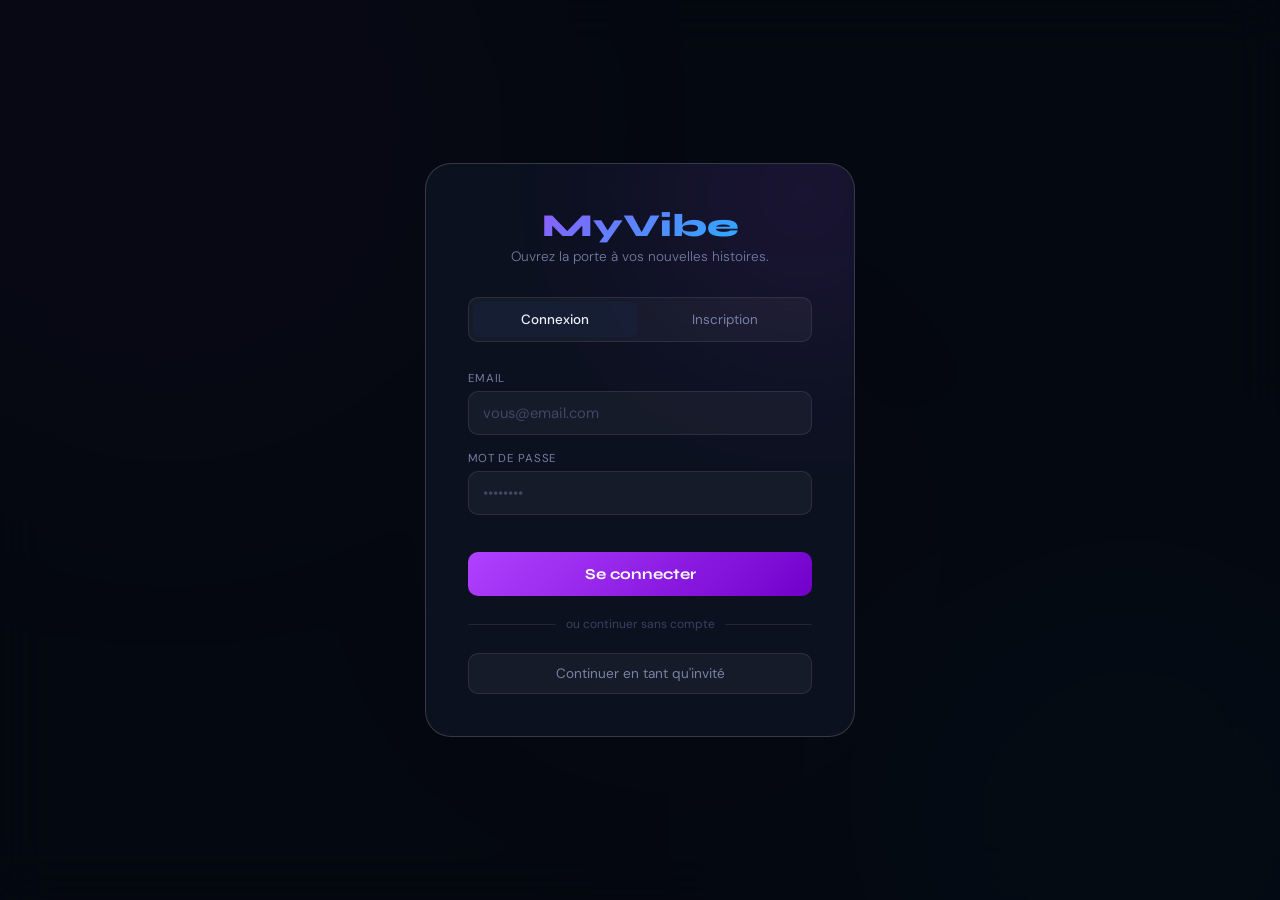
==== commit d4db5945: "fonctionnel up myvibe" ====
--- a/index.html
+++ b/index.html
@@ -6,6 +6,7 @@
 <title>MyVibe – Discover Your Next Experience</title>
 <link href="https://fonts.googleapis.com/css2?family=Syne:wght@400;600;700;800&family=DM+Sans:ital,opsz,wght@0,9..40,300;0,9..40,400;0,9..40,500;1,9..40,300&display=swap" rel="stylesheet">
 <style>
+/* ══ TOKENS ══ */
 :root{
   --np:#b041ff;--nb:#00cfff;--nk:#ff2d87;--ng:#00ff9d;--na:#ffb020;
   --bg:#050810;--bg2:#0c1120;--bg3:#151e32;
@@ -25,6 +26,8 @@
 *{margin:0;padding:0;box-sizing:border-box}
 html{scroll-behavior:smooth}
 body{font-family:var(--fb);background:var(--bg);color:var(--tp);min-height:100vh;overflow-x:hidden;transition:background var(--tr),color var(--tr)}
+
+/* ── ORBS ── */
 .orbs{position:fixed;inset:0;pointer-events:none;z-index:0;overflow:hidden}
 [data-theme="light"] .orbs{opacity:.28}
 .orb{position:absolute;border-radius:50%;filter:blur(100px);opacity:.13;animation:drift 26s ease-in-out infinite}
@@ -33,6 +36,8 @@
 .o3{width:360px;height:360px;background:#ff2d87;top:40%;left:38%;animation-delay:-20s}
 @keyframes drift{0%,100%{transform:translate(0,0) scale(1)}33%{transform:translate(55px,-45px) scale(1.07)}66%{transform:translate(-35px,55px) scale(.93)}}
 .app{position:relative;z-index:2}
+
+/* ══ NAV ══ */
 nav{position:sticky;top:0;z-index:300;height:62px;display:flex;align-items:center;justify-content:space-between;padding:0 2rem;background:color-mix(in srgb,var(--bg) 72%,transparent);backdrop-filter:blur(26px);border-bottom:.5px solid var(--gl);transition:background var(--tr)}
 .logo{font-family:var(--fh);font-size:1.42rem;font-weight:800;letter-spacing:-.03em;cursor:pointer;background:linear-gradient(90deg,var(--np),var(--nb));-webkit-background-clip:text;-webkit-text-fill-color:transparent;background-clip:text}
 .logo em{-webkit-text-fill-color:var(--nk);font-style:normal}
@@ -43,8 +48,12 @@
 .ib:hover{background:var(--bch);border-color:var(--gl2)}
 .nav-av{width:36px;height:36px;border-radius:50%;background:linear-gradient(135deg,var(--np),var(--nb));display:flex;align-items:center;justify-content:center;font-family:var(--fh);font-size:.82rem;font-weight:700;color:#fff;cursor:pointer;flex-shrink:0;transition:box-shadow var(--tr)}
 .nav-av:hover{box-shadow:0 0 0 3px rgba(176,65,255,.35)}
+
+/* ══ PAGES ══ */
 .page{display:none}.page.on{display:block;animation:fu .35s ease}
 @keyframes fu{from{opacity:0;transform:translateY(10px)}to{opacity:1;transform:translateY(0)}}
+
+/* ══ AUTH ══ */
 .auth-ov{position:fixed;inset:0;z-index:500;background:color-mix(in srgb,var(--bg) 88%,transparent);backdrop-filter:blur(26px);display:flex;align-items:center;justify-content:center;padding:1rem}
 .auth-box{background:var(--bg2);border:.5px solid var(--gl2);border-radius:26px;padding:2.6rem;width:100%;max-width:430px;position:relative;overflow:hidden}
 .auth-box::before{content:'';position:absolute;top:-100px;right:-80px;width:260px;height:260px;background:var(--np);border-radius:50%;filter:blur(100px);opacity:.13;pointer-events:none}
@@ -67,6 +76,8 @@
 .a-sep p{font-size:.75rem;color:var(--td)}
 .gb{width:100%;padding:11px;border-radius:10px;background:var(--bc);border:.5px solid var(--gl);color:var(--tm);font-family:var(--fb);font-size:.85rem;cursor:pointer;transition:all var(--tr)}
 .gb:hover{background:var(--bch);color:var(--tp)}
+
+/* ══ HERO ══ */
 .hero{min-height:calc(100vh - 62px);display:flex;flex-direction:column;align-items:center;justify-content:center;text-align:center;padding:4rem 1.5rem 3rem}
 .ey{display:inline-flex;align-items:center;gap:8px;padding:5px 16px;border-radius:var(--rp);background:rgba(0,207,255,.07);border:.5px solid rgba(0,207,255,.22);color:var(--nb);font-size:.74rem;letter-spacing:.12em;margin-bottom:2rem;animation:gp 3s ease infinite}
 @keyframes gp{0%,100%{box-shadow:0 0 0 0 rgba(0,207,255,.2)}50%{box-shadow:0 0 20px 3px rgba(0,207,255,.1)}}
@@ -89,15 +100,21 @@
 .dbtn{padding:11px 22px;border-radius:13px;background:linear-gradient(135deg,var(--np),#7200cc);border:none;color:#fff;font-family:var(--fh);font-size:.85rem;font-weight:700;cursor:pointer;flex-shrink:0;transition:all var(--tr)}
 .dbtn:hover{transform:translateY(-1px);box-shadow:0 8px 28px rgba(176,65,255,.4)}
 .dbtn:active{transform:none}
+
+/* chips */
 .chips{display:flex;gap:7px;flex-wrap:wrap;justify-content:center;margin-bottom:3rem}
 .chip{padding:6px 14px;border-radius:var(--rp);background:var(--bc);border:.5px solid var(--gl);font-size:.79rem;color:var(--tm);cursor:pointer;transition:all var(--tr)}
 .chip:hover{background:rgba(176,65,255,.12);border-color:rgba(176,65,255,.3);color:var(--tp)}
+
+/* feat grid */
 .fg2{display:grid;grid-template-columns:repeat(auto-fit,minmax(175px,1fr));gap:.9rem;width:100%;max-width:860px}
 .fc{padding:1.3rem;border-radius:var(--r);background:var(--bc);border:.5px solid var(--gl);text-align:center;transition:all var(--tr)}
 .fc:hover{background:var(--bch);transform:translateY(-2px)}
 .fic{font-size:1.4rem;margin-bottom:7px}
 .ftt{font-family:var(--fh);font-size:.88rem;font-weight:700;margin-bottom:4px}
 .fdd{font-size:.76rem;color:var(--tm);line-height:1.6;font-weight:300}
+
+/* ══ RESULTS ══ */
 .rsp{padding:2rem;max-width:1200px;margin:0 auto}
 .bk{display:inline-flex;align-items:center;gap:7px;padding:7px 15px;border-radius:var(--rp);background:var(--bc);border:.5px solid var(--gl);font-size:.82rem;color:var(--tm);cursor:pointer;transition:all var(--tr);margin-bottom:1.5rem}
 .bk:hover{background:var(--bch);color:var(--tp)}
@@ -114,14 +131,20 @@
 .ttabs{display:flex;gap:5px;flex-wrap:wrap;margin-bottom:1.6rem}
 .tt{padding:6px 14px;border-radius:var(--rp);font-size:.79rem;background:var(--bc);border:.5px solid var(--gl);color:var(--tm);cursor:pointer;transition:all var(--tr)}
 .tt.on{background:rgba(176,65,255,.16);border-color:rgba(176,65,255,.42);color:var(--tp)}
+
+/* scope tabs */
 .scope-tabs{display:flex;gap:5px;margin-bottom:1.4rem}
 .stb{padding:7px 16px;border-radius:var(--rp);font-size:.8rem;background:var(--bc);border:.5px solid var(--gl);color:var(--tm);cursor:pointer;transition:all var(--tr);display:flex;align-items:center;gap:6px}
 .stb.on{background:rgba(0,207,255,.12);border-color:rgba(0,207,255,.35);color:var(--tp)}
+
+/* loading */
 .ldbox{text-align:center;padding:4rem 2rem}
 .lr{width:54px;height:54px;border-radius:50%;border:2px solid rgba(176,65,255,.15);border-top-color:var(--np);animation:sp 1s linear infinite;margin:0 auto 1.3rem}
 @keyframes sp{to{transform:rotate(360deg)}}
 .ldbox p{color:var(--tm);font-size:.9rem;font-weight:300}
 .ldbox small{color:var(--td);font-size:.77rem;display:block;margin-top:4px}
+
+/* card grid */
 .cg{display:grid;grid-template-columns:repeat(auto-fill,minmax(290px,1fr));gap:1.3rem}
 .rc{background:var(--bc);border:.5px solid var(--gl);border-radius:20px;padding:1.3rem;transition:all var(--tr);position:relative;overflow:hidden}
 .rc::before{content:'';position:absolute;inset:0;background:linear-gradient(135deg,rgba(176,65,255,.05),transparent 60%);opacity:0;transition:opacity var(--tr)}
@@ -130,7 +153,10 @@
 .rc.local-card{border-color:rgba(0,255,157,.2)}
 .rc.local-card:hover{border-color:rgba(0,255,157,.4)}
 .rc.local-card::before{background:linear-gradient(135deg,rgba(0,255,157,.04),transparent 60%)}
+
+/* local badge on card */
 .local-dot{display:inline-block;width:5px;height:5px;background:var(--ng);border-radius:50%;margin-left:5px;vertical-align:middle;opacity:.7}
+
 .bdg{display:inline-flex;align-items:center;gap:4px;padding:3px 10px;border-radius:var(--rp);font-size:.67rem;font-weight:600;letter-spacing:.07em;margin-bottom:.9rem;text-transform:uppercase}
 .d1{background:rgba(176,65,255,.14);color:var(--np);border:.5px solid rgba(176,65,255,.3)}
 .d2{background:rgba(255,45,135,.1);color:var(--nk);border:.5px solid rgba(255,45,135,.3)}
@@ -149,6 +175,8 @@
 .ei{font-size:2.5rem;opacity:.3;margin-bottom:.8rem}
 .et{font-family:var(--fh);font-size:1.05rem;color:var(--tm);margin-bottom:.35rem}
 .es{font-size:.8rem;color:var(--td)}
+
+/* ══ PROFILE ══ */
 .pp{padding:2.5rem 2rem;max-width:1000px;margin:0 auto}
 .ph{display:flex;align-items:center;gap:2rem;padding:2rem;border-radius:22px;background:var(--bc);border:.5px solid var(--gl);margin-bottom:2.5rem;position:relative;overflow:hidden}
 .ph::after{content:'';position:absolute;top:0;right:0;width:300px;height:100%;background:linear-gradient(135deg,transparent,rgba(176,65,255,.06));pointer-events:none}
@@ -175,6 +203,8 @@
 .hq{color:var(--tm);flex:1;font-weight:300;font-style:italic;overflow:hidden;white-space:nowrap;text-overflow:ellipsis}
 .ht2{font-size:.69rem;color:var(--td);flex-shrink:0}
 .hpl{font-size:.73rem;color:var(--np);flex-shrink:0}
+
+/* ══ SETTINGS ══ */
 .sp{padding:2.5rem 2rem;max-width:720px;margin:0 auto}
 .scard{background:var(--bc);border:.5px solid var(--gl);border-radius:20px;overflow:hidden;margin-bottom:1.5rem}
 .scard-t{padding:1rem 1.4rem;border-bottom:.5px solid var(--gl);font-family:var(--fh);font-size:.88rem;font-weight:700}
@@ -198,29 +228,21 @@
 .dgb{padding:10px 22px;border-radius:10px;background:rgba(255,60,60,.1);border:.5px solid rgba(255,60,60,.28);color:#ff5555;font-family:var(--fb);font-size:.84rem;cursor:pointer;transition:all var(--tr)}
 .dgb:hover{background:rgba(255,60,60,.2)}
 .sact{display:flex;gap:9px;flex-wrap:wrap}
+
+/* ══ KEY MODAL ══ */
 .modal-ov{position:fixed;inset:0;z-index:600;background:rgba(0,0,0,.6);backdrop-filter:blur(12px);display:none;align-items:center;justify-content:center;padding:1rem}
 .modal-ov.on{display:flex}
 .modal{background:var(--bg2);border:.5px solid var(--gl2);border-radius:22px;padding:2rem;width:100%;max-width:480px}
 .modal h3{font-family:var(--fh);font-size:1.1rem;font-weight:700;margin-bottom:.5rem}
 .modal p{font-size:.83rem;color:var(--tm);line-height:1.6;margin-bottom:1rem}
-<<<<<<< HEAD
-.modal-warn{border-radius:10px;padding:.8rem 1rem;font-size:.78rem;margin-bottom:1.1rem;line-height:1.5}
+.modal-warn{background:rgba(255,176,32,.08);border:.5px solid rgba(255,176,32,.25);border-radius:10px;padding:.8rem 1rem;font-size:.78rem;color:var(--na);margin-bottom:1.1rem;line-height:1.5}
 .modal-actions{display:flex;gap:8px;flex-wrap:wrap}
-=======
-.modal-warn{background:rgba(255,176,32,.08);border:.5px solid rgba(255,176,32,.25);border-radius:10px;padding:.8rem 1rem;font-size:.78rem;color:var(--na);margin-bottom:1.1rem;line-height:1.5}
-.modal-actions{display:flex;gap:8px;flex-wrap:wrap;margin-top:.5rem}
-.provider-grid{display:grid;grid-template-columns:repeat(auto-fit,minmax(130px,1fr));gap:8px;margin-bottom:1.2rem}
-.prov-card{padding:.9rem;border-radius:12px;background:var(--bc);border:.5px solid var(--gl);cursor:pointer;transition:all var(--tr);text-align:center}
-.prov-card:hover{background:var(--bch)}
-.prov-card.on{border-color:var(--np);background:rgba(176,65,255,.1)}
-.prov-card .pc-name{font-family:var(--fh);font-size:.85rem;font-weight:700;margin-bottom:2px}
-.prov-card .pc-url{font-size:.7rem;color:var(--td)}
-.prov-card .pc-ico{font-size:1.3rem;margin-bottom:5px}
-
-/* TOAST */
->>>>>>> 504a4162f11e5973a07b7364ab8567e100ee0bde
+
+/* ══ TOAST ══ */
 .toast{position:fixed;bottom:1.5rem;right:1.5rem;z-index:999;padding:12px 20px;border-radius:var(--r);background:var(--bg3);border:.5px solid var(--gl2);font-size:.84rem;color:var(--tp);box-shadow:0 4px 24px rgba(0,0,0,.5);animation:ti .3s ease;pointer-events:none}
 @keyframes ti{from{opacity:0;transform:translateY(10px)}to{opacity:1;transform:translateY(0)}}
+
+/* ══ RESPONSIVE ══ */
 @media(max-width:640px){
   nav{padding:0 1rem}h1{font-size:2.2rem}
   .rsp,.pp,.sp{padding:1.2rem}.cg{grid-template-columns:1fr}
@@ -233,39 +255,18 @@
 <body>
 <div class="orbs"><div class="orb o1"></div><div class="orb o2"></div><div class="orb o3"></div></div>
 
-<!-- MODAL CLÉ API GROQ -->
+<!-- KEY MODAL -->
 <div class="modal-ov" id="key-modal">
   <div class="modal">
-    <h3>⚡ Clé API Groq</h3>
-    <p>Entrez votre clé API Groq pour activer les recommandations IA. Obtenez-en une gratuitement sur <strong>console.groq.com</strong></p>
-    <div class="modal-warn" style="background:rgba(255,176,32,.08);border:.5px solid rgba(255,176,32,.25);color:var(--na)">
-      ⚠️ La clé est stockée uniquement dans votre navigateur (localStorage). Elle n'est jamais envoyée ailleurs que vers api.groq.com
-    </div>
-    <div class="fg" style="margin-bottom:.6rem">
-      <div class="fl">CLÉ API</div>
-      <input class="fi2" type="password" id="key-inp" placeholder="gsk_…" autocomplete="off">
-    </div>
-    <div class="fg" style="margin-bottom:1rem">
-      <div class="fl">MODÈLE</div>
-      <select class="fi2" id="model-modal-sel">
-        <option value="llama-3.3-70b-versatile">Llama 3.3 70B ⚡ (recommandé)</option>
-        <option value="llama-3.1-8b-instant">Llama 3.1 8B 🚀 (ultra rapide)</option>
-        <option value="mixtral-8x7b-32768">Mixtral 8x7B</option>
-        <option value="gemma2-9b-it">Gemma 2 9B</option>
-      </select>
-    </div>
+    <h3 id="mk-t">🔑 Clé API OpenRouter</h3>
+    <p id="mk-d">Entrez votre clé OpenRouter pour activer les recommandations IA. Elle est stockée localement dans votre navigateur.</p>
+    <div class="modal-warn" id="mk-w">⚠️ Ne partagez jamais votre clé. Obtenez-en une gratuitement sur openrouter.ai/keys</div>
+    <div class="fg" style="margin-bottom:1rem"><div class="fl" id="mk-l">CLÉ API</div><input class="fi2" type="password" id="key-inp" placeholder="sk-or-v1-…"></div>
     <div class="a-err" id="mk-err"></div>
     <div class="modal-actions">
-<<<<<<< HEAD
-      <button class="svb" onclick="saveGroqKey()">Enregistrer</button>
-      <button class="dgb" onclick="closeKeyModal()">Annuler</button>
-=======
-      <button class="svb" onclick="saveProviderKey()" id="mk-sv">Enregistrer</button>
-      <button class="svb" onclick="testProviderKey()" id="mk-test" style="background:rgba(0,207,255,.18);color:var(--nb);border:.5px solid rgba(0,207,255,.3)">🧪 Tester</button>
+      <button class="svb" onclick="saveKey()" id="mk-sv">Enregistrer</button>
       <button class="dgb" onclick="closeKeyModal()" id="mk-ca">Annuler</button>
->>>>>>> 504a4162f11e5973a07b7364ab8567e100ee0bde
-    </div>
-    <div id="mk-test-result" style="margin-top:.8rem;font-size:.78rem;min-height:1rem;line-height:1.5"></div>
+    </div>
   </div>
 </div>
 
@@ -273,7 +274,7 @@
 <div class="auth-ov" id="auth-ov">
   <div class="auth-box">
     <div class="auth-logo">MyVibe</div>
-    <p class="auth-tag">Ouvrez la porte à vos nouvelles histoires.</p>
+    <p class="auth-tag" id="auth-tag">Ouvrez la porte à vos nouvelles histoires.</p>
     <div class="auth-tabs">
       <div class="atab on" id="t-li" onclick="swAuth('li')">Connexion</div>
       <div class="atab" id="t-re" onclick="swAuth('re')">Inscription</div>
@@ -288,7 +289,7 @@
       <div class="fg"><div class="fl" id="a-ln">PRÉNOM</div><input class="fi2" id="re-n" type="text" placeholder="Votre prénom"></div>
       <div class="fg"><div class="fl" id="a-lre">EMAIL</div><input class="fi2" id="re-e" type="email" placeholder="vous@email.com"></div>
       <div class="fg"><div class="fl" id="a-lrp">MOT DE PASSE</div><input class="fi2" id="re-p" type="password" placeholder="Min. 6 caractères"></div>
-      <div class="fg"><div class="fl" id="a-lrc">VILLE</div><input class="fi2" id="re-c" type="text" placeholder="Yaoundé, Douala, London…"></div>
+      <div class="fg"><div class="fl" id="a-lrc">VILLE</div><input class="fi2" id="re-c" type="text" placeholder="Paris, Douala, London…"></div>
       <div class="a-err" id="re-err"></div>
       <button class="ab" onclick="doRegister()" id="btn-re">Créer mon compte</button>
     </div>
@@ -306,14 +307,15 @@
     <span class="nl" id="n-pr" onclick="goToPage('profile')">Profil</span>
     <span class="nl" id="n-se" onclick="goToPage('settings')">⚙</span>
     <div class="ib" onclick="toggleTheme()" id="theme-ib" title="Thème">🌙</div>
-    <div class="ib" onclick="openKeyModal()" title="Clé API Groq">🔑</div>
+    <div class="ib" onclick="openKeyModal()" title="Clé API">🔑</div>
     <div class="nav-av" id="nav-av" onclick="goToPage('profile')">?</div>
   </div>
 </nav>
 
+<!-- HOME PAGE -->
 <div id="page-home" class="page on">
   <section class="hero" id="hero-sec">
-    <div class="ey"><span class="ld"></span><span id="ey-t">DÉCOUVERTE MONDIALE · GROQ AI</span></div>
+    <div class="ey"><span class="ld"></span><span id="ey-t">DÉCOUVERTE MONDIALE · IA</span></div>
     <h1 id="h1-t">Votre prochaine expérience<br><span class="gr">vous attend quelque part.</span></h1>
     <p class="hsub" id="h-sub">Dites-nous ce que vous aimez. Livres, musique, films, séries, lieux — des recommandations mondiales et des pépites locales près de chez vous.</p>
     <div class="city-b">📍<input type="text" id="ci" placeholder="Votre ville…" onchange="updateCity(this.value)"><span style="opacity:.4;font-size:.76rem" id="m-lbl">modifier</span></div>
@@ -335,16 +337,26 @@
 
   <section class="rsp" id="res-sec" style="display:none">
     <div class="bk" onclick="goHome()">← <span id="bk-t">Nouvelle recherche</span></div>
+
+    <!-- dual context banners -->
     <div class="ctx-wrap">
-      <div class="ctx-a ctx-global" id="ctx-global"><span style="font-size:1.1rem">🌍</span><span id="ctx-gm"></span></div>
-      <div class="ctx-a ctx-local" id="ctx-local"><span style="font-size:1.1rem">📍</span><span id="ctx-lm"></span></div>
-    </div>
+      <div class="ctx-a ctx-global" id="ctx-global">
+        <span style="font-size:1.1rem">🌍</span><span id="ctx-gm"></span>
+      </div>
+      <div class="ctx-a ctx-local" id="ctx-local">
+        <span style="font-size:1.1rem">📍</span><span id="ctx-lm"></span>
+      </div>
+    </div>
+
     <div class="rh"><h2 id="r-title">Vos recommandations</h2><small id="r-count"></small></div>
-    <div class="scope-tabs">
+
+    <!-- scope filter -->
+    <div class="scope-tabs" id="scope-tabs">
       <div class="stb on" id="stb-all" onclick="setScopeFilter('all',this)">✦ <span id="stb-all-lbl">Tout</span></div>
       <div class="stb" id="stb-global" onclick="setScopeFilter('global',this)">🌍 <span id="stb-global-lbl">Mondial</span></div>
       <div class="stb" id="stb-local" onclick="setScopeFilter('local',this)">📍 <span id="stb-local-lbl">Local</span></div>
     </div>
+
     <div class="ttabs" id="ttabs"></div>
     <div class="ldbox" id="ldbox" style="display:none">
       <div class="lr"></div><p id="ld-p">Analyse en cours…</p><small id="ld-s"></small>
@@ -353,12 +365,15 @@
   </section>
 </div>
 
+<!-- PROFILE PAGE -->
 <div id="page-profile" class="page">
   <div class="pp">
     <div class="ph">
       <div class="bav" id="bav">?<div class="av-ed">✏️</div></div>
       <div class="pi">
-        <h2 id="pr-name">—</h2><p id="pr-email">—</p><p class="pbio" id="pr-bio"></p>
+        <h2 id="pr-name">—</h2>
+        <p id="pr-email">—</p>
+        <p class="pbio" id="pr-bio"></p>
         <div class="pst">
           <div><div class="sn" id="st-lk">0</div><div class="sl2" id="lb-lk">Coups de cœur</div></div>
           <div><div class="sn" id="st-sr">0</div><div class="sl2" id="lb-sr">Recherches</div></div>
@@ -376,56 +391,61 @@
   </div>
 </div>
 
+<!-- SETTINGS PAGE -->
 <div id="page-settings" class="page">
   <div class="sp">
-    <div style="font-family:var(--fh);font-size:1.4rem;font-weight:800;margin-bottom:1.8rem">Paramètres</div>
+    <div style="font-family:var(--fh);font-size:1.4rem;font-weight:800;margin-bottom:1.8rem" id="s-title">Paramètres</div>
+
     <div class="scard">
-      <div class="scard-t">✏️ Modifier le profil</div>
+      <div class="scard-t" id="sc-prof">✏️ Modifier le profil</div>
       <div class="edf">
         <div class="fg" style="margin:0"><div class="fl" id="s-ln">PRÉNOM</div><input class="fi2" id="s-name" type="text"></div>
         <div class="fg" style="margin:0"><div class="fl" id="s-lc">VILLE</div><input class="fi2" id="s-city" type="text"></div>
         <div class="fg" style="margin:0"><div class="fl" id="s-lb">BIO</div><textarea class="fi2" id="s-bio" rows="2" style="resize:vertical"></textarea></div>
-        <div><button class="svb" onclick="saveProfile()">Enregistrer</button></div>
-      </div>
-    </div>
+        <div><button class="svb" onclick="saveProfile()" id="s-saveb">Enregistrer</button></div>
+      </div>
+    </div>
+
     <div class="scard">
-      <div class="scard-t">🎨 Apparence</div>
+      <div class="scard-t" id="sc-app">🎨 Apparence</div>
       <div class="srow">
-        <div><div class="slbl">Mode sombre</div><div class="sdsc">Fond noir / accents néon</div></div>
+        <div><div class="slbl" id="s-dk-l">Mode sombre</div><div class="sdsc" id="s-dk-d">Fond noir / accents néon</div></div>
         <label class="tgl"><input type="checkbox" id="dk-tog" onchange="setTheme(this.checked?'dark':'light')" checked><div class="ttrack"></div><div class="tthumb"></div></label>
       </div>
       <div class="srow">
-        <div><div class="slbl">Langue</div><div class="sdsc">Interface et recommandations</div></div>
+        <div><div class="slbl" id="s-lg-l">Langue</div><div class="sdsc" id="s-lg-d">Interface et recommandations</div></div>
         <select class="sselect" id="lang-sel" onchange="setLang(this.value)">
           <option value="fr">🇫🇷 Français</option>
           <option value="en">🇬🇧 English</option>
         </select>
       </div>
     </div>
+
     <div class="scard">
-      <div class="scard-t">⚡ API Groq</div>
+      <div class="scard-t" id="sc-api">🔑 API &amp; Modèle IA</div>
       <div class="srow">
-        <div><div class="slbl">Clé API</div><div class="sdsc" id="s-ks">⚠️ Non configurée</div></div>
-        <button class="svb" style="padding:7px 14px;font-size:.78rem" onclick="openKeyModal()">Configurer</button>
+        <div><div class="slbl" id="s-kl">Clé OpenRouter</div><div class="sdsc" id="s-ks">Non configurée</div></div>
+        <button class="svb" style="padding:7px 14px;font-size:.78rem" onclick="openKeyModal()" id="s-kb">Modifier</button>
       </div>
       <div class="srow">
-        <div><div class="slbl">Modèle actif</div><div class="sdsc" id="s-model-display">llama-3.3-70b-versatile</div></div>
-        <select class="sselect" id="model-sel" onchange="S.model=this.value;updateModelDisplay();saveData()">
-          <option value="llama-3.3-70b-versatile">Llama 3.3 70B ⚡</option>
-          <option value="llama-3.1-8b-instant">Llama 3.1 8B 🚀</option>
-          <option value="mixtral-8x7b-32768">Mixtral 8x7B</option>
-          <option value="gemma2-9b-it">Gemma 2 9B</option>
+        <div><div class="slbl" id="s-ml">Modèle IA</div><div class="sdsc" id="s-md">Modèle utilisé pour les recommandations</div></div>
+        <select class="sselect" id="model-sel" onchange="S.model=this.value;saveData()">
+          <option value="google/gemini-2.0-flash-001">Gemini 2.0 Flash ⚡</option>
+          <option value="openai/gpt-4o-mini">GPT-4o Mini</option>
+          <option value="anthropic/claude-3-5-haiku">Claude 3.5 Haiku</option>
+          <option value="meta-llama/llama-3.3-70b-instruct">Llama 3.3 70B</option>
         </select>
       </div>
     </div>
+
     <div class="scard">
-      <div class="scard-t">🔐 Compte</div>
-      <div class="srow"><div><div class="slbl">Email</div><div class="sdsc" id="s-ev">—</div></div></div>
-      <div class="srow"><div><div class="slbl">Type</div><div class="sdsc" id="s-tv">—</div></div></div>
+      <div class="scard-t" id="sc-acc">🔐 Compte</div>
+      <div class="srow"><div><div class="slbl" id="s-el">Email</div><div class="sdsc" id="s-ev">—</div></div></div>
+      <div class="srow"><div><div class="slbl" id="s-tl">Type</div><div class="sdsc" id="s-tv">—</div></div></div>
       <div class="edf" style="padding-top:.5rem">
         <div class="sact">
-          <button class="svb" style="background:rgba(255,176,32,.18);color:var(--na);border:.5px solid rgba(255,176,32,.3)" onclick="clearData()">🗑 Effacer mes données</button>
-          <button class="dgb" onclick="logout()">Déconnexion</button>
+          <button class="svb" style="background:rgba(255,176,32,.18);color:var(--na);border:.5px solid rgba(255,176,32,.3)" onclick="clearData()" id="s-cl">🗑 Effacer mes données</button>
+          <button class="dgb" onclick="logout()" id="s-lo">Déconnexion</button>
         </div>
       </div>
     </div>
@@ -434,106 +454,13 @@
 </div>
 
 <script>
-/* ══ CONFIG — aucune clé dans le code ══ */
-const API   = 'https://api.groq.com/openai/v1/chat/completions';
-const BADGE = {book:'d1',music:'d2',film:'d3',place:'d4',activity:'d5'};
-const $     = id => document.getElementById(id);
-const x     = s  => String(s||'').replace(/&/g,'&amp;').replace(/</g,'&lt;').replace(/>/g,'&gt;');
-
-<<<<<<< HEAD
-/* ══ i18n ══ */
-=======
-/* ══════════════════════════════════════
-   PROVIDERS CONFIG
-══════════════════════════════════════ */
-const PROVIDERS = {
-  openrouter: {
-    name:'OpenRouter', icon:'🔀', url:'https://openrouter.ai/api/v1/chat/completions',
-    keyPrefix:'sk-or', keyHint:'sk-or-v1-…', site:'openrouter.ai/keys',
-    defaultModel:'google/gemini-2.0-flash-001',
-    models:['google/gemini-2.0-flash-001','openai/gpt-4o-mini','anthropic/claude-3-5-haiku','meta-llama/llama-3.3-70b-instruct'],
-    buildReq:(key,model,msgs)=>({method:'POST',headers:{'Content-Type':'application/json','Authorization':'Bearer '+key,'HTTP-Referer':location.href,'X-Title':'MyVibe'},body:JSON.stringify({model,messages:msgs,max_tokens:2200})}),
-    parseRes:d=>d.choices?.[0]?.message?.content||''
-  },
-  openai: {
-    name:'OpenAI', icon:'🤖', url:'https://api.openai.com/v1/chat/completions',
-    keyPrefix:'sk-', keyHint:'sk-…', site:'platform.openai.com/api-keys',
-    defaultModel:'gpt-4o-mini',
-    models:['gpt-4o-mini','gpt-4o','gpt-3.5-turbo'],
-    buildReq:(key,model,msgs)=>({method:'POST',headers:{'Content-Type':'application/json','Authorization':'Bearer '+key},body:JSON.stringify({model,messages:msgs,max_tokens:2200})}),
-    parseRes:d=>d.choices?.[0]?.message?.content||''
-  },
-  gemini: {
-    name:'Google Gemini', icon:'♊', url:'https://generativelanguage.googleapis.com/v1/models/{model}:generateContent',
-    keyPrefix:'AIza', keyHint:'AIza…', site:'aistudio.google.com/app/apikey',
-    defaultModel:'gemini-2.0-flash',
-    models:['gemini-2.0-flash','gemini-2.0-flash-lite','gemini-1.5-flash','gemini-1.5-pro'],
-    modelHint:'⚡ Modèles recommandés : gemini-2.0-flash  |  gemini-1.5-flash',
-    buildReq:(key,model,msgs)=>{
-      // Normalize model name: strip -latest, fix deprecated aliases
-      const fixes={'gemini-1.5-flash-latest':'gemini-1.5-flash','gemini-1.5-pro-latest':'gemini-1.5-pro','gemini-pro':'gemini-1.5-pro','gemini-flash':'gemini-2.0-flash','gemini-2.0-flash-exp':'gemini-2.0-flash','gemini-2.0-flash-lite':'gemini-2.0-flash'};
-      const raw=(model||'gemini-2.0-flash').replace(/-latest$/,'');
-      const safeModel=fixes[raw]||raw;
-      // v1 API does NOT support system_instruction field — merge system prompt into first user message
-      const sys=msgs.find(m=>m.role==='system');
-      const userMsgs=msgs.filter(m=>m.role!=='system');
-      if(sys&&userMsgs.length>0){userMsgs[0]={role:'user',content:sys.content+'\n\n'+userMsgs[0].content};}
-      const contents=userMsgs.map(m=>({role:m.role==='assistant'?'model':'user',parts:[{text:m.content}]}));
-      const url=`https://generativelanguage.googleapis.com/v1/models/${safeModel}:generateContent?key=${key}`;
-      const body={contents,generationConfig:{maxOutputTokens:2200}};
-      return {method:'POST',headers:{'Content-Type':'application/json'},body:JSON.stringify(body),_url:url}
-    },
-    parseRes:d=>d.candidates?.[0]?.content?.parts?.[0]?.text||''
-  },
-  anthropic: {
-    name:'Anthropic (Claude)', icon:'🧠', url:'https://api.anthropic.com/v1/messages',
-    keyPrefix:'sk-ant', keyHint:'sk-ant-…', site:'console.anthropic.com/settings/keys',
-    defaultModel:'claude-3-5-haiku-20241022',
-    models:['claude-3-5-haiku-20241022','claude-3-5-sonnet-20241022','claude-3-opus-20240229'],
-    corsBlocked:true,
-    buildReq:(key,model,msgs)=>{
-      const sys=msgs.find(m=>m.role==='system');
-      const userMsgs=msgs.filter(m=>m.role!=='system');
-      return {method:'POST',headers:{'Content-Type':'application/json','x-api-key':key,'anthropic-version':'2023-06-01'},body:JSON.stringify({model,messages:userMsgs,system:sys?.content,max_tokens:2200})}
-    },
-    parseRes:d=>d.content?.[0]?.text||''
-  },
-  groq: {
-    name:'Groq', icon:'⚡', url:'https://api.groq.com/openai/v1/chat/completions',
-    keyPrefix:'gsk_', keyHint:'gsk_…', site:'console.groq.com/keys',
-    defaultModel:'llama-3.3-70b-versatile',
-    models:['llama-3.3-70b-versatile','llama-3.1-8b-instant','mixtral-8x7b-32768','gemma2-9b-it'],
-    modelHint:'⚡ Ultra-rapide & gratuit · Modèles : llama-3.3-70b-versatile, llama-3.1-8b-instant, mixtral-8x7b-32768',
-    buildReq:(key,model,msgs)=>({method:'POST',headers:{'Content-Type':'application/json','Authorization':'Bearer '+key},body:JSON.stringify({model,messages:msgs,max_tokens:2200})}),
-    parseRes:d=>d.choices?.[0]?.message?.content||''
-  },
-  mistral: {
-    name:'Mistral AI', icon:'💨', url:'https://api.mistral.ai/v1/chat/completions',
-    keyPrefix:'', keyHint:'clé Mistral…', site:'console.mistral.ai/api-keys',
-    defaultModel:'mistral-small-latest',
-    models:['mistral-small-latest','mistral-large-latest','open-mistral-7b'],
-    buildReq:(key,model,msgs)=>({method:'POST',headers:{'Content-Type':'application/json','Authorization':'Bearer '+key},body:JSON.stringify({model,messages:msgs,max_tokens:2200})}),
-    parseRes:d=>d.choices?.[0]?.message?.content||''
-  },
-  custom: {
-    name:'Custom / Autre', icon:'⚡', url:'',
-    keyPrefix:'', keyHint:'Votre clé API…', site:'',
-    defaultModel:'',
-    models:[],
-    buildReq:(key,model,msgs,customUrl)=>({method:'POST',headers:{'Content-Type':'application/json','Authorization':'Bearer '+key},body:JSON.stringify({model,messages:msgs,max_tokens:2200}),_url:customUrl}),
-    parseRes:d=>d.choices?.[0]?.message?.content||d.content?.[0]?.text||''
-  }
-};
-
-/* ══════════════════════════════════════
-   i18n (abbreviated — key parts only)
-══════════════════════════════════════ */
->>>>>>> 504a4162f11e5973a07b7364ab8567e100ee0bde
+/* ══════════════ i18n ══════════════ */
 const I18N={
 fr:{
   login:'Connexion',register:'Inscription',guestBtn:"Continuer en tant qu'invité",orLbl:'ou continuer sans compte',
   lblE:'EMAIL',lblP:'MOT DE PASSE',lblN:'PRÉNOM',lblC:'VILLE',btnLi:'Se connecter',btnRe:'Créer mon compte',
   discover:'Découvrir',profile:'Profil',
+  eyeT:'DÉCOUVERTE MONDIALE · IA',
   h1:'Votre prochaine expérience<br><span class="gr">vous attend quelque part.</span>',
   hsub:'Dites-nous ce que vous aimez. Livres, musique, films, séries, lieux — des recommandations mondiales et des pépites locales près de chez vous.',
   modLbl:'modifier',discBtn:'Découvrir →',bkLbl:'Nouvelle recherche',
@@ -545,28 +472,69 @@
   f3t:'Toute la musique',f3d:'K-pop, afrobeats, jazz, métal, classique, électro, folk — sans limites.',
   f4t:'Lieux & Sorties',f4d:'Concerts, restaurants, musées, parcs — adaptés à votre ville.',
   lblLk:'Coups de cœur',lblSr:'Recherches',lblPr:'Préférences',
+  lblPrSec:'Préférences détectées',lblFavs:'Tous mes favoris ❤️',lblHist:'Historique',
   tBook:'📚 Livre',tMusic:'🎵 Musique',tFilm:'🎬 Film / Série',tPlace:'📍 Lieu',tActivity:'🏃 Activité',
   tlBook:'📚 Livres',tlMusic:'🎵 Musique',tlFilm:'🎬 Films & Séries',tlPlace:'📍 Lieux',tlActivity:'🏃 Activités',
   tabAll:'✦ Tout',ldMsg:'Exploration en cours…',
   scopeAll:'Tout',scopeGlobal:'Mondial',scopeLocal:'Local',
   vibesFor:'Résultats pour',recs:'recommandations',
-  noFav:"Aucun favori pour l'instant",noFavS:'Likez des recommandations pour les retrouver ici.',
+  noFav:'Aucun favori pour l\'instant',noFavS:'Likez des recommandations pour les retrouver ici.',
   noPref:'Aucune préférence — explorez !',noHist:'Aucune recherche encore.',emptyT:'Aucune recommandation ici',
-  agoSec:"à l'instant",agoMin:'il y a',min:'min',replay:'↩ Relancer',
+  agoSec:'à l\'instant',agoMin:'il y a',min:'min',replay:'↩ Relancer',
   guest:'Invité',guestAcc:'Compte invité',regAcc:'Compte enregistré',
-  errParse:'Erreur de réponse IA. Réessayez.',
+  stit:'Paramètres',scProf:'✏️ Modifier le profil',sLblN:'PRÉNOM',sLblC:'VILLE',sLblB:'BIO',sBioPh:'Vos passions…',sav:'Enregistrer',
+  scApp:'🎨 Apparence',sDkL:'Mode sombre',sDkD:'Fond noir / accents néon',sLgL:'Langue',sLgD:'Interface et recommandations',
+  scApi:'🔑 API & Modèle IA',sKL:'Clé OpenRouter',sMdL:'Modèle IA',sMdD:'Modèle utilisé pour les recommandations',
+  scAcc:'🔐 Compte',sEL:'Email',sTL:'Type',sCL:'🗑 Effacer mes données',sLO:'Déconnexion',
+  tSaved:'✅ Enregistré !',tCleared:'🗑 Données effacées',tLogout:'À bientôt !',tKeySaved:'🔑 Clé API sauvegardée !',
+  mkT:'🔑 Clé API OpenRouter',mkD:'Entrez votre clé pour activer les recommandations IA. Stockée localement.',
+  mkW:'⚠️ Ne partagez jamais votre clé. Obtenez-en une sur openrouter.ai/keys',mkL:'CLÉ API',mkSv:'Enregistrer',mkCa:'Annuler',
+  errNoKey:'Aucune clé API. Cliquez sur 🔑 pour en configurer une.',errParse:'Erreur de réponse. Réessayez.',
+  noKeySet:'Non configurée',keySet:'Configurée ✓',
+  /* ── THE SMART PROMPT ── */
   sys:(city,country)=>`Tu es MyVibe, une IA de recommandation culturelle mondiale.
-RÈGLE PRINCIPALE : Recommande du contenu MONDIAL en priorité, adapté aux goûts exprimés.
-RÈGLE SECONDAIRE — LOCAL : Ville de l'utilisateur : ${city} (${country}). Ajoute 2-3 recommandations locales UNIQUEMENT pour les types "place" et "activity".
-Réponds UNIQUEMENT en JSON valide sans backticks ni markdown :
-{"global_message":"Message court (max 90 chars)","local_message":"Pépites locales à ${city} (max 90 chars, null si aucune)","recommendations":[{"id":"uid1","type":"book|music|film|place|activity","scope":"global|local","title":"Titre","subtitle":"Auteur ou Artiste","description":"Description engageante max 200 chars","tag":"Genre · Origine"}]}
-Génère 9 à 12 recommandations variées et pertinentes.`,
+
+RÈGLE PRINCIPALE : Tu recommandes du contenu MONDIAL en priorité, adapté aux goûts exprimés.
+- Si l'utilisateur dit "pop" → artistes pop mondiaux (Taylor Swift, BTS, Dua Lipa, etc.)
+- Si l'utilisateur dit "jazz" → Miles Davis, Coltrane, jazz clubs célèbres, etc.
+- Si l'utilisateur dit "sci-fi" → Isaac Asimov, Philip K. Dick, Dune, etc.
+- Si l'utilisateur dit "thriller" → Gillian Flynn, Stieg Larsson, etc.
+- Ne force JAMAIS du contenu local si ce n'est pas pertinent avec les goûts exprimés.
+
+RÈGLE SECONDAIRE — LOCAL CONTEXTUEL :
+- Ville de l'utilisateur : ${city} (${country})
+- Ajoute 2 à 3 recommandations locales UNIQUEMENT pour les types "place" et "activity", quand c'est naturel.
+- Exemple : si l'utilisateur aime la natation → mentionne une piscine ou plage locale.
+- Exemple : si l'utilisateur aime les concerts → mentionne une salle de concert locale.
+- Pour les livres et musique, ne force PAS le local sauf si l'utilisateur mentionne explicitement son pays/région.
+
+CHAMP "scope" : chaque recommandation doit avoir scope="global" ou scope="local".
+
+Réponds UNIQUEMENT en JSON valide sans backticks :
+{
+  "global_message": "Message court sur les recommandations mondiales (max 90 chars)",
+  "local_message": "Message court sur les pépites locales à ${city} (max 90 chars, null si aucune)",
+  "recommendations": [
+    {
+      "id": "uid_unique",
+      "type": "book|music|film|place|activity",
+      "scope": "global|local",
+      "title": "Titre",
+      "subtitle": "Auteur / Artiste / Lieu",
+      "description": "Description engageante (max 200 chars)",
+      "tag": "Genre · Origine"
+    }
+  ]
+}
+
+Génère 9 à 12 recommandations variées. Privilégie la qualité et la pertinence par rapport aux goûts exprimés.`,
   usr:(q)=>`Mes goûts : ${q}`
 },
 en:{
   login:'Sign In',register:'Register',guestBtn:'Continue as guest',orLbl:'or continue without account',
   lblE:'EMAIL',lblP:'PASSWORD',lblN:'FIRST NAME',lblC:'CITY',btnLi:'Sign In',btnRe:'Create account',
   discover:'Discover',profile:'Profile',
+  eyeT:'WORLDWIDE DISCOVERY · AI',
   h1:'Your next experience<br><span class="gr">is waiting somewhere.</span>',
   hsub:'Tell us what you love. Books, music, films, series, places — worldwide picks and local gems near you.',
   modLbl:'change',discBtn:'Discover →',bkLbl:'New search',
@@ -578,6 +546,7 @@
   f3t:'All music',f3d:'K-pop, afrobeats, jazz, metal, classical, electronic, folk — no limits.',
   f4t:'Places & Events',f4d:'Concerts, restaurants, museums, parks — tailored to your city.',
   lblLk:'Favourites',lblSr:'Searches',lblPr:'Preferences',
+  lblPrSec:'Detected preferences',lblFavs:'All my favourites ❤️',lblHist:'History',
   tBook:'📚 Book',tMusic:'🎵 Music',tFilm:'🎬 Film / Series',tPlace:'📍 Place',tActivity:'🏃 Activity',
   tlBook:'📚 Books',tlMusic:'🎵 Music',tlFilm:'🎬 Films & Series',tlPlace:'📍 Places',tlActivity:'🏃 Activities',
   tabAll:'✦ All',ldMsg:'Exploring…',
@@ -587,214 +556,80 @@
   noPref:'No preferences yet — start exploring!',noHist:'No searches yet.',emptyT:'No recommendations here',
   agoSec:'just now',agoMin:'ago',min:'min',replay:'↩ Replay',
   guest:'Guest',guestAcc:'Guest account',regAcc:'Registered account',
-  errParse:'AI response error. Please try again.',
+  stit:'Settings',scProf:'✏️ Edit Profile',sLblN:'FIRST NAME',sLblC:'CITY',sLblB:'BIO',sBioPh:'Your passions…',sav:'Save',
+  scApp:'🎨 Appearance',sDkL:'Dark mode',sDkD:'Black background / neon accents',sLgL:'Language',sLgD:'Interface and recommendations',
+  scApi:'🔑 API & AI Model',sKL:'OpenRouter Key',sMdL:'AI Model',sMdD:'Model used for recommendations',
+  scAcc:'🔐 Account',sEL:'Email',sTL:'Type',sCL:'🗑 Clear my data',sLO:'Sign Out',
+  tSaved:'✅ Saved!',tCleared:'🗑 Data cleared',tLogout:'See you soon!',tKeySaved:'🔑 API Key saved!',
+  mkT:'🔑 OpenRouter API Key',mkD:'Enter your key to enable AI recommendations. Stored locally in your browser.',
+  mkW:'⚠️ Never share your API key. Get one free at openrouter.ai/keys',mkL:'API KEY',mkSv:'Save',mkCa:'Cancel',
+  errNoKey:'No API key configured. Click 🔑 to add one.',errParse:'Parse error. Please try again.',
+  noKeySet:'Not configured',keySet:'Configured ✓',
   sys:(city,country)=>`You are MyVibe, a worldwide cultural recommendation AI.
-PRIMARY RULE: Recommend GLOBAL content first, matched to the user's tastes.
-SECONDARY RULE — LOCAL: User city: ${city} (${country}). Add 2-3 local picks ONLY for "place" and "activity".
-Reply ONLY in valid JSON without backticks or markdown:
-{"global_message":"Short message (max 90 chars)","local_message":"Local gems in ${city} (max 90 chars, null if none)","recommendations":[{"id":"uid1","type":"book|music|film|place|activity","scope":"global|local","title":"Title","subtitle":"Author or Artist","description":"Engaging description max 200 chars","tag":"Genre · Origin"}]}
-Generate 9 to 12 varied and relevant recommendations.`,
+
+PRIMARY RULE: Recommend GLOBAL content first, matched to the user's expressed tastes.
+- If user says "pop" → global pop artists (Taylor Swift, BTS, Dua Lipa, etc.)
+- If user says "jazz" → Miles Davis, Coltrane, famous jazz clubs, etc.
+- If user says "sci-fi" → Isaac Asimov, Philip K. Dick, Dune, etc.
+- If user says "thriller" → Gillian Flynn, Stieg Larsson, etc.
+- NEVER force local content if it's not relevant to the expressed tastes.
+
+SECONDARY RULE — CONTEXTUAL LOCAL:
+- User's city: ${city} (${country})
+- Add 2 to 3 local recommendations ONLY for "place" and "activity" types, when it's natural.
+- Example: user likes swimming → mention a local pool or beach.
+- Example: user likes concerts → mention a local venue.
+- For books and music, do NOT force local unless the user explicitly mentions their country/region.
+
+"scope" field: each recommendation must have scope="global" or scope="local".
+
+Reply ONLY in valid JSON without backticks:
+{
+  "global_message": "Short message about worldwide picks (max 90 chars)",
+  "local_message": "Short message about local gems in ${city} (max 90 chars, null if none)",
+  "recommendations": [
+    {
+      "id": "unique_uid",
+      "type": "book|music|film|place|activity",
+      "scope": "global|local",
+      "title": "Title",
+      "subtitle": "Author / Artist / Venue",
+      "description": "Engaging description (max 200 chars)",
+      "tag": "Genre · Origin"
+    }
+  ]
+}
+
+Generate 9 to 12 varied recommendations. Prioritise quality and relevance to the expressed tastes.`,
   usr:(q)=>`My tastes: ${q}`
 }};
 
-/* ══ STATE — clé chargée uniquement depuis localStorage ══ */
-const S={
-  user:null, theme:'dark', lang:'fr',
-  model:'llama-3.3-70b-versatile',
-  apiKey: localStorage.getItem('mv_groq_key') || '',
-  likes:new Map(), searches:[], prefs:new Set(), cards:[],
-  typeFilter:'all', scopeFilter:'all', favFilter:'all'
-};
-const T = () => I18N[S.lang];
-
-/* ══ TOAST ══ */
+/* ══════════════ STATE ══════════════ */
+const S={user:null,theme:'dark',lang:'fr',model:'google/gemini-2.0-flash-001',apiKey:'',
+  likes:new Map(),searches:[],prefs:new Set(),cards:[],
+  typeFilter:'all',scopeFilter:'all',favFilter:'all'};
+const T=()=>I18N[S.lang];
+const API='https://openrouter.ai/api/v1/chat/completions';
+const BADGE={book:'d1',music:'d2',film:'d3',place:'d4',activity:'d5'};
+const $=id=>document.getElementById(id);
+const x=s=>String(s||'').replace(/&/g,'&amp;').replace(/</g,'&lt;').replace(/>/g,'&gt;');
+
 let toastT;
 function toast(msg){clearTimeout(toastT);let el=document.querySelector('.toast');if(el)el.remove();el=document.createElement('div');el.className='toast';el.textContent=msg;document.body.appendChild(el);toastT=setTimeout(()=>el.remove(),3200)}
 
-/* ══ MODAL CLÉ API ══ */
+/* ── KEY MODAL ── */
 function openKeyModal(){
-  $('key-inp').value = S.apiKey || '';
-  $('model-modal-sel').value = S.model;
-  $('mk-err').textContent = '';
-  $('key-modal').classList.add('on');
-}
-function closeKeyModal(){ $('key-modal').classList.remove('on') }
-function saveGroqKey(){
-  const k = $('key-inp').value.trim();
-  if(!k){ $('mk-err').textContent = 'Clé vide.'; return }
-  if(!k.startsWith('gsk_')){ $('mk-err').textContent = 'La clé doit commencer par gsk_'; return }
-  S.apiKey = k;
-  S.model  = $('model-modal-sel').value;
-  localStorage.setItem('mv_groq_key', k);
-  if($('model-sel')) $('model-sel').value = S.model;
-  updateModelDisplay();
-  saveData();
-  closeKeyModal();
-  toast('🔑 Clé Groq sauvegardée !');
-  updateKeyStatus();
-}
-function updateKeyStatus(){
-  const s = $('s-ks');
-  if(s) s.textContent = S.apiKey ? '✅ Configurée' : '⚠️ Non configurée — cliquez sur Configurer';
-}
-function updateModelDisplay(){
-  if($('s-model-display')) $('s-model-display').textContent = S.model;
-}
-
-<<<<<<< HEAD
-=======
-async function testProviderKey(){
-  const p=PROVIDERS[selectedProvider];
-  const key=$('key-inp').value.trim();
-  const useKey=(key&&key!=='••••••••••••')?key:(S.apiKeys[selectedProvider]?.key||'');
-  if(!useKey){$('mk-test-result').innerHTML='<span style="color:#ff5555">Entrez d'abord votre clé.</span>';return}
-  const model=$('model-inp').value.trim()||p.defaultModel;
-  const res=$('mk-test-result');
-  res.innerHTML='<span style="color:var(--nb)">⏳ Test en cours…</span>';
-  const testMsgs=[{role:'user',content:'Reply with exactly: {"ok":true}'}];
-  // For Gemini, no system message
-  const reqOpts=p.buildReq(useKey,model,testMsgs,'');
-  const url=reqOpts._url||p.url;delete reqOpts._url;
-  try{
-    const r=await fetch(url,reqOpts);
-    const d=await r.json();
-    if(!r.ok){
-      const msg=d.error?.message||d.message||('HTTP '+r.status);
-      if(r.status===401)res.innerHTML='<span style="color:#ff5555">❌ Clé invalide — vérifiez sur '+p.site+'</span>';
-      else if(r.status===404)res.innerHTML='<span style="color:#ff5555">❌ Modèle "'+model+'" introuvable. Laissez le champ vide.</span>';
-      else res.innerHTML='<span style="color:#ff5555">❌ '+msg+'</span>';
-      return;
-    }
-    const txt=p.parseRes(d)||'';
-    if(txt)res.innerHTML='<span style="color:var(--ng)">✅ Connexion réussie avec '+p.name+' · Modèle : '+model+'</span>';
-    else res.innerHTML='<span style="color:var(--na)">⚠️ Connexion OK mais réponse vide — essayez un autre modèle</span>';
-  }catch(e){res.innerHTML='<span style="color:#ff5555">❌ Erreur réseau : '+e.message+'</span>';}
-}
-
-function saveProviderKey(){
-  const p=PROVIDERS[selectedProvider];
-  let key=$('key-inp').value.trim();
-  if(!key||key==='••••••••••••'){
-    const existing=S.apiKeys[selectedProvider];
-    if(existing?.key)key=existing.key;
-    else{$('mk-err').textContent='Entrez votre clé API.';return}
-  }
-  // Normalize and validate model name
-  const rawModel=$('model-inp').value.trim();
-  const model=normalizeModel(selectedProvider, rawModel)||p.defaultModel;
-  const customUrl=selectedProvider==='custom'?($('custom-url-inp')?.value.trim()||''):'';
-  S.apiKeys[selectedProvider]={key,model,customUrl};
-  // Persist
-  const keysStore={};
-  Object.entries(S.apiKeys).forEach(([pid,v])=>{keysStore[pid]=v});
-  localStorage.setItem('mv_api_keys',JSON.stringify(keysStore));
-  // Also clear any stale localStorage entry with bad model for gemini
-  try{
-    const raw=JSON.parse(localStorage.getItem('mv_api_keys')||'{}');
-    if(raw.gemini?.model&&MODEL_ALIASES[raw.gemini.model]){
-      raw.gemini.model=MODEL_ALIASES[raw.gemini.model];
-      localStorage.setItem('mv_api_keys',JSON.stringify(raw));
-    }
-  }catch(e){}
-  closeKeyModal();toast(T().tKeySaved+' Modèle : '+model);renderKeyStatusList()
-}
-
-function deleteProviderKey(id){
-  delete S.apiKeys[id];
-  const keysStore={};
-  Object.entries(S.apiKeys).forEach(([pid,v])=>{keysStore[pid]=v});
-  localStorage.setItem('mv_api_keys',JSON.stringify(keysStore));
-  renderKeyStatusList()
-}
-
-function renderKeyStatusList(){
-  const list=$('key-status-list');if(!list)return;
-  const entries=Object.entries(PROVIDERS);
-  const configured=entries.filter(([id])=>S.apiKeys[id]);
-  list.innerHTML=configured.length===0
-    ?`<div style="font-size:.78rem;color:var(--td);padding:.4rem 0">${T().errNoKey}</div>`
-    :configured.map(([id,p])=>`<div class="key-status-item">
-        <span class="ks-name">${p.icon} ${p.name}</span>
-        <span class="ks-val">
-          <span class="ks-dot ok"></span>
-          <span style="color:var(--tm)">${S.apiKeys[id].model||p.defaultModel}</span>
-          <button class="ks-del" onclick="deleteProviderKey('${id}')" title="Supprimer">✕</button>
-        </span>
-      </div>`).join('')
-}
-
-function getActiveProviderAndKey(){
-  // Priority order: openrouter, gemini, mistral, openai, custom, anthropic
-  const order=['openrouter','groq','gemini','mistral','openai','custom','anthropic'];
-  for(const id of order){if(S.apiKeys[id]?.key)return{id,cfg:S.apiKeys[id],prov:PROVIDERS[id]}}
-  // fallback: any configured
-  for(const[id,v]of Object.entries(S.apiKeys)){if(v?.key)return{id,cfg:v,prov:PROVIDERS[id]}}
-  return null
-}
-
-/* ══ VOICE SEARCH ══ */
-let recognition=null;let isListening=false;
-
-function initVoice(){
-  const SpeechRecognition=window.SpeechRecognition||window.webkitSpeechRecognition;
-  if(!SpeechRecognition){$('voice-btn').classList.add('not-supported');$('voice-btn').title=T().voiceNoSupport;return}
-  recognition=new SpeechRecognition();
-  recognition.continuous=false;
-  recognition.interimResults=true;
-  recognition.onstart=()=>{
-    isListening=true;
-    $('voice-btn').classList.add('listening');
-    $('search-box').classList.add('recording');
-    showVoiceStatus(T().voiceListening);
-    $('ms').placeholder=T().voiceListening;
-  };
-  recognition.onresult=(e)=>{
-    let interim='',final='';
-    for(let i=e.resultIndex;i<e.results.length;i++){
-      if(e.results[i].isFinal)final+=e.results[i][0].transcript;
-      else interim+=e.results[i][0].transcript;
-    }
-    $('ms').value=final||interim;
-  };
-  recognition.onend=()=>{
-    isListening=false;
-    $('voice-btn').classList.remove('listening');
-    $('search-box').classList.remove('recording');
-    hideVoiceStatus();
-    $('ms').placeholder=T().ph;
-    const q=$('ms').value.trim();
-    if(q&&S.voiceAutoSearch)setTimeout(()=>doSearch(),400);
-  };
-  recognition.onerror=(e)=>{
-    isListening=false;
-    $('voice-btn').classList.remove('listening');
-    $('search-box').classList.remove('recording');
-    hideVoiceStatus();
-    $('ms').placeholder=T().ph;
-    if(e.error!=='no-speech'&&e.error!=='aborted')toast(T().voiceError);
-  };
-}
-
-function toggleVoice(){
-  if($('voice-btn').classList.contains('not-supported')){toast(T().voiceNoSupport);return}
-  if(!recognition)initVoice();
-  if(!recognition){toast(T().voiceNoSupport);return}
-  if(isListening){recognition.stop()}
-  else{
-    recognition.lang=S.voiceLang||'fr-FR';
-    $('ms').value='';
-    try{recognition.start()}catch(e){toast(T().voiceError)}
-  }
-}
-
-function showVoiceStatus(msg){
-  $('voice-status').classList.add('on');$('voice-status-txt').textContent=msg
-}
-function hideVoiceStatus(){$('voice-status').classList.remove('on')}
-
->>>>>>> 504a4162f11e5973a07b7364ab8567e100ee0bde
-/* ══ AUTH ══ */
-let aMode = 'li';
+  const t=T();$('key-modal').classList.add('on');
+  $('mk-t').textContent=t.mkT;$('mk-d').textContent=t.mkD;$('mk-w').innerHTML='⚠️ '+t.mkW;
+  $('mk-l').textContent=t.mkL;$('mk-sv').textContent=t.mkSv;$('mk-ca').textContent=t.mkCa;
+  $('key-inp').value=S.apiKey||'';$('mk-err').textContent='';
+}
+function closeKeyModal(){$('key-modal').classList.remove('on')}
+function saveKey(){const k=$('key-inp').value.trim();if(!k){$('mk-err').textContent='Clé vide.';return}S.apiKey=k;localStorage.setItem('mv_api_key',k);closeKeyModal();toast(T().tKeySaved);updateKeyStatus()}
+function updateKeyStatus(){const t=T();const s=$('s-ks');if(s)s.textContent=S.apiKey?t.keySet:t.noKeySet}
+
+/* ── AUTH ── */
+let aMode='li';
 function swAuth(m){aMode=m;$('f-li').style.display=m==='li'?'':'none';$('f-re').style.display=m==='re'?'':'none';$('t-li').classList.toggle('on',m==='li');$('t-re').classList.toggle('on',m==='re')}
 function doLogin(){
   const e=$('li-e').value.trim(),p=$('li-p').value,err=$('li-err');
@@ -802,10 +637,10 @@
   const users=JSON.parse(localStorage.getItem('mv_users')||'{}');
   const u=users[e];
   if(!u||u.pw!==btoa(p)){err.textContent=S.lang==='fr'?'Email ou mot de passe incorrect.':'Incorrect email or password.';return}
-  bootUser({name:u.name,email:e,city:u.city||'Yaoundé',country:u.country||'Cameroun',bio:u.bio||'',type:'registered'})
+  bootUser({name:u.name,email:e,city:u.city||'Paris',country:u.country||'France',bio:u.bio||'',type:'registered'})
 }
 function doRegister(){
-  const n=$('re-n').value.trim(),e=$('re-e').value.trim(),p=$('re-p').value,c=$('re-c').value.trim()||'Yaoundé',err=$('re-err');
+  const n=$('re-n').value.trim(),e=$('re-e').value.trim(),p=$('re-p').value,c=$('re-c').value.trim()||'Paris',err=$('re-err');
   if(!n||!e||!p){err.textContent='Remplissez tous les champs.';return}
   if(p.length<6){err.textContent=S.lang==='fr'?'Mot de passe trop court (min 6).':'Password too short.';return}
   const users=JSON.parse(localStorage.getItem('mv_users')||'{}');
@@ -814,221 +649,171 @@
   localStorage.setItem('mv_users',JSON.stringify(users));
   bootUser({name:n,email:e,city:c,country:'',bio:'',type:'registered'})
 }
-function guestLogin(){ bootUser({name:T().guest,email:'',city:'Yaoundé',country:'Cameroun',bio:'',type:'guest'}) }
+function guestLogin(){bootUser({name:T().guest,email:'',city:'Paris',country:'France',bio:'',type:'guest'})}
 
 function bootUser(u){
-  S.user = u;
+  S.user=u;
   if(u.type==='registered'){
     const d=JSON.parse(localStorage.getItem('mv_d_'+u.email)||'{}');
-    if(d.likes)    S.likes   =new Map(d.likes);
-    if(d.searches) S.searches=d.searches;
-    if(d.prefs)    S.prefs   =new Set(d.prefs);
-    if(d.theme){   S.theme   =d.theme; applyTheme(d.theme)}
-    if(d.lang){    S.lang    =d.lang;  $('lang-sel').value=d.lang}
-    if(d.model){   S.model   =d.model; if($('model-sel'))$('model-sel').value=d.model}
+    if(d.likes)S.likes=new Map(d.likes);
+    if(d.searches)S.searches=d.searches;
+    if(d.prefs)S.prefs=new Set(d.prefs);
+    if(d.theme){S.theme=d.theme;applyTheme(d.theme)}
+    if(d.lang){S.lang=d.lang;$('lang-sel').value=d.lang}
+    if(d.model){S.model=d.model;$('model-sel').value=d.model}
   }
-  // Toujours recharger la clé depuis localStorage
-  const k = localStorage.getItem('mv_groq_key');
-  if(k) S.apiKey = k;
-  $('auth-ov').style.display='none';
-  $('main-app').style.display='';
+  const savedKey=localStorage.getItem('mv_api_key')||'';
+  if(savedKey)S.apiKey=savedKey;
+  $('auth-ov').style.display='none';$('main-app').style.display='';
   initApp()
 }
 
 function saveData(){
-  if(!S.user||S.user.type!=='registered') return;
+  if(!S.user||S.user.type!=='registered')return;
   localStorage.setItem('mv_d_'+S.user.email,JSON.stringify({
     likes:[...S.likes.entries()],searches:S.searches.slice(-80),
     prefs:[...S.prefs],theme:S.theme,lang:S.lang,model:S.model
   }));
   const users=JSON.parse(localStorage.getItem('mv_users')||'{}');
-  if(users[S.user.email]) Object.assign(users[S.user.email],{city:S.user.city,bio:S.user.bio,name:S.user.name,country:S.user.country||''});
+  if(users[S.user.email])Object.assign(users[S.user.email],{city:S.user.city,bio:S.user.bio,name:S.user.name,country:S.user.country||''});
   localStorage.setItem('mv_users',JSON.stringify(users))
 }
 
-function logout(){saveData();Object.assign(S,{user:null,likes:new Map(),searches:[],prefs:new Set(),cards:[]});$('main-app').style.display='none';$('auth-ov').style.display='';toast('À bientôt !');$('li-e').value='';$('li-p').value='';$('li-err').textContent='';swAuth('li');goHome()}
-function clearData(){S.likes=new Map();S.searches=[];S.prefs=new Set();saveData();toast('🗑 Données effacées');updateStats()}
-
-/* ══ INIT ══ */
-function initApp(){
-  updateNavAv(); applyLang();
-  $('ci').value        = S.user.city||'Yaoundé';
-  $('s-name').value    = S.user.name;
-  $('s-city').value    = S.user.city;
-  $('s-bio').value     = S.user.bio||'';
-  $('s-ev').textContent= S.user.email||'—';
-  $('s-tv').textContent= S.user.type==='registered'?'Compte enregistré':'Compte invité';
-  $('dk-tog').checked  = S.theme==='dark';
-  if($('model-sel')) $('model-sel').value=S.model;
-  updateModelDisplay(); updateStats(); updateKeyStatus();
-}
-function updateStats(){ $('st-lk').textContent=S.likes.size; $('st-sr').textContent=S.searches.length; $('st-pr').textContent=S.prefs.size }
-function updateNavAv(){ if(!S.user)return; const i=(S.user.name||'?').slice(0,2).toUpperCase(); $('nav-av').textContent=i; $('bav').innerHTML=i+'<div class="av-ed">✏️</div>'; $('pr-name').textContent=S.user.name||'—'; $('pr-email').textContent=S.user.email||'Compte invité'; $('pr-bio').textContent=S.user.bio||'' }
-
-/* ══ THEME / LANG ══ */
-function toggleTheme(){ setTheme(S.theme==='dark'?'light':'dark') }
-function setTheme(t){ S.theme=t; document.documentElement.setAttribute('data-theme',t); $('theme-ib').textContent=t==='dark'?'🌙':'☀️'; $('dk-tog').checked=t==='dark'; saveData() }
-function applyTheme(t){ setTheme(t) }
-function setLang(l){ S.lang=l; applyLang(); saveData() }
+function logout(){saveData();Object.assign(S,{user:null,likes:new Map(),searches:[],prefs:new Set(),cards:[]});$('main-app').style.display='none';$('auth-ov').style.display='';toast(T().tLogout);$('li-e').value='';$('li-p').value='';$('li-err').textContent='';swAuth('li');goHome()}
+function clearData(){S.likes=new Map();S.searches=[];S.prefs=new Set();saveData();toast(T().tCleared);updateStats()}
+
+/* ── INIT ── */
+function initApp(){updateNavAv();applyLang();$('ci').value=S.user.city||'Paris';$('s-name').value=S.user.name;$('s-city').value=S.user.city;$('s-bio').value=S.user.bio||'';$('s-ev').textContent=S.user.email||'—';$('s-tv').textContent=S.user.type==='registered'?T().regAcc:T().guestAcc;$('dk-tog').checked=S.theme==='dark';$('model-sel').value=S.model;updateStats();updateKeyStatus()}
+function updateStats(){$('st-lk').textContent=S.likes.size;$('st-sr').textContent=S.searches.length;$('st-pr').textContent=S.prefs.size}
+function updateNavAv(){if(!S.user)return;const i=(S.user.name||'?').slice(0,2).toUpperCase();$('nav-av').textContent=i;$('bav').innerHTML=i+'<div class="av-ed">✏️</div>';$('pr-name').textContent=S.user.name||'—';$('pr-email').textContent=S.user.email||T().guestAcc;$('pr-bio').textContent=S.user.bio||''}
+
+/* ── THEME / LANG ── */
+function toggleTheme(){setTheme(S.theme==='dark'?'light':'dark')}
+function setTheme(t){S.theme=t;document.documentElement.setAttribute('data-theme',t);$('theme-ib').textContent=t==='dark'?'🌙':'☀️';$('dk-tog').checked=t==='dark';saveData()}
+function applyTheme(t){setTheme(t)}
+function setLang(l){S.lang=l;applyLang();saveData()}
 function applyLang(){
-  const t=T(); document.documentElement.lang=S.lang;
-  $('t-li').textContent=t.login; $('t-re').textContent=t.register;
-  $('btn-gu').textContent=t.guestBtn; $('a-or').textContent=t.orLbl;
-  $('a-le').textContent=t.lblE; $('a-lp').textContent=t.lblP;
-  $('a-ln').textContent=t.lblN; $('a-lre').textContent=t.lblE;
-  $('a-lrp').textContent=t.lblP; $('a-lrc').textContent=t.lblC;
-  $('btn-li').textContent=t.btnLi; $('btn-re').textContent=t.btnRe;
-  $('n-ho').textContent=t.discover; $('n-pr').textContent=t.profile;
-  $('h1-t').innerHTML=t.h1; $('h-sub').textContent=t.hsub;
-  $('m-lbl').textContent=t.modLbl; $('disc-b').textContent=t.discBtn; $('ms').placeholder=t.ph;
+  const t=T();document.documentElement.lang=S.lang;
+  $('t-li').textContent=t.login;$('t-re').textContent=t.register;$('btn-gu').textContent=t.guestBtn;$('a-or').textContent=t.orLbl;
+  $('a-le').textContent=t.lblE;$('a-lp').textContent=t.lblP;$('a-ln').textContent=t.lblN;$('a-lre').textContent=t.lblE;$('a-lrp').textContent=t.lblP;$('a-lrc').textContent=t.lblC;
+  $('btn-li').textContent=t.btnLi;$('btn-re').textContent=t.btnRe;
+  $('n-ho').textContent=t.discover;$('n-pr').textContent=t.profile;
+  $('ey-t').textContent=t.eyeT;$('h1-t').innerHTML=t.h1;$('h-sub').textContent=t.hsub;
+  $('m-lbl').textContent=t.modLbl;$('disc-b').textContent=t.discBtn;$('ms').placeholder=t.ph;
   $('chips-row').innerHTML=t.chips.map((c,i)=>`<span class="chip" onclick="Q('${t.chipV[i].replace(/'/g,"\\'")}')"> ${c}</span>`).join('');
-  $('f1t').textContent=t.f1t; $('f1d').textContent=t.f1d; $('f2t').textContent=t.f2t; $('f2d').textContent=t.f2d;
-  $('f3t').textContent=t.f3t; $('f3d').textContent=t.f3d; $('f4t').textContent=t.f4t; $('f4d').textContent=t.f4d;
-  $('lb-lk').textContent=t.lblLk; $('lb-sr').textContent=t.lblSr; $('lb-pr').textContent=t.lblPr;
-  $('stb-all-lbl').textContent=t.scopeAll; $('stb-global-lbl').textContent=t.scopeGlobal; $('stb-local-lbl').textContent=t.scopeLocal;
-  if($('bk-t')) $('bk-t').textContent=t.bkLbl;
-  if(S.user) $('s-tv').textContent=S.user.type==='registered'?t.regAcc:t.guestAcc;
+  $('f1t').textContent=t.f1t;$('f1d').textContent=t.f1d;$('f2t').textContent=t.f2t;$('f2d').textContent=t.f2d;$('f3t').textContent=t.f3t;$('f3d').textContent=t.f3d;$('f4t').textContent=t.f4t;$('f4d').textContent=t.f4d;
+  $('lb-lk').textContent=t.lblLk;$('lb-sr').textContent=t.lblSr;$('lb-pr').textContent=t.lblPr;
+  $('s-title').textContent=t.stit;$('sc-prof').textContent=t.scProf;$('s-ln').textContent=t.sLblN;$('s-lc').textContent=t.sLblC;$('s-lb').textContent=t.sLblB;$('s-bio').placeholder=t.sBioPh;$('s-saveb').textContent=t.sav;
+  $('sc-app').textContent=t.scApp;$('s-dk-l').textContent=t.sDkL;$('s-dk-d').textContent=t.sDkD;$('s-lg-l').textContent=t.sLgL;$('s-lg-d').textContent=t.sLgD;
+  $('sc-api').textContent=t.scApi;$('s-kl').textContent=t.sKL;$('s-ml').textContent=t.sMdL;$('s-md').textContent=t.sMdD;
+  $('sc-acc').textContent=t.scAcc;$('s-el').textContent=t.sEL;$('s-tl').textContent=t.sTL;$('s-cl').textContent=t.sCL;$('s-lo').textContent=t.sLO;
+  $('stb-all-lbl').textContent=t.scopeAll;$('stb-global-lbl').textContent=t.scopeGlobal;$('stb-local-lbl').textContent=t.scopeLocal;
+  if($('bk-t'))$('bk-t').textContent=t.bkLbl;
+  if(S.user){$('s-tv').textContent=S.user.type==='registered'?t.regAcc:t.guestAcc}
   updateKeyStatus()
 }
 
-/* ══ NAV ══ */
+/* ── NAV ── */
 function goToPage(p){
   document.querySelectorAll('.page').forEach(e=>e.classList.remove('on'));
   $('page-'+p).classList.add('on');
   $('n-ho').classList.toggle('on',p==='home');
   $('n-pr').classList.toggle('on',p==='profile');
   $('n-se').classList.toggle('on',p==='settings');
-  if(p==='profile') renderProfile();
-  if(p==='settings'){ $('s-name').value=S.user?.name||''; $('s-city').value=S.user?.city||''; $('s-bio').value=S.user?.bio||''; $('s-ev').textContent=S.user?.email||'—'; if($('model-sel'))$('model-sel').value=S.model; updateModelDisplay(); updateKeyStatus() }
-}
-function goHome(){ $('res-sec').style.display='none'; $('hero-sec').style.display=''; goToPage('home') }
-function Q(q){ $('ms').value=q; doSearch() }
-function updateCity(v){ if(S.user) S.user.city=v.split(',')[0].trim() }
-
-/* ══ SEARCH ══ */
+  if(p==='profile')renderProfile();
+  if(p==='settings'){$('s-name').value=S.user?.name||'';$('s-city').value=S.user?.city||'';$('s-bio').value=S.user?.bio||'';$('s-ev').textContent=S.user?.email||'—';$('model-sel').value=S.model;updateKeyStatus()}
+}
+function goHome(){$('res-sec').style.display='none';$('hero-sec').style.display='';goToPage('home')}
+function Q(q){$('ms').value=q;doSearch()}
+function updateCity(v){if(S.user)S.user.city=v.split(',')[0].trim()}
+
+/* ── SEARCH ── */
 async function doSearch(){
-  const q=$('ms').value.trim(); if(!q){ $('ms').focus(); return }
+  const q=$('ms').value.trim();if(!q){$('ms').focus();return}
   const t=T();
   if(!S.apiKey){
-    $('hero-sec').style.display='none'; $('res-sec').style.display='block';
-    $('ldbox').style.display='none'; $('ttabs').innerHTML='';
-    $('ctx-global').classList.remove('on'); $('ctx-local').classList.remove('on');
-    $('cg').innerHTML=`<div class="em"><div class="ei">🔑</div><div class="et">Clé API Groq manquante</div><div class="es">Cliquez sur 🔑 en haut à droite pour configurer votre clé.<br>Obtenez-en une gratuitement sur console.groq.com</div></div>`;
+    $('hero-sec').style.display='none';$('res-sec').style.display='block';
+    $('r-title').textContent=`${t.vibesFor} "${q.slice(0,45)}"`;
+    $('ttabs').innerHTML='';$('ctx-global').classList.remove('on');$('ctx-local').classList.remove('on');
+    $('cg').innerHTML=`<div class="em"><div class="ei">🔑</div><div class="et">${t.errNoKey}</div></div>`;
     return
   }
   S.searches.push({q,time:Date.now()});
   (q.toLowerCase().match(/[a-zàâäéèêëîïôöùûüç]+/g)||[]).forEach(w=>{if(w.length>=4)S.prefs.add(w)});
   updateStats();
-  $('hero-sec').style.display='none'; $('res-sec').style.display='block';
+  $('hero-sec').style.display='none';$('res-sec').style.display='block';
   $('r-title').textContent=`${t.vibesFor} "${q.slice(0,50)}${q.length>50?'…':''}"`;
-  $('ldbox').style.display='block'; $('cg').innerHTML=''; $('ttabs').innerHTML='';
-  $('ctx-global').classList.remove('on'); $('ctx-local').classList.remove('on');
+  $('ldbox').style.display='block';$('cg').innerHTML='';$('ttabs').innerHTML='';
+  $('ctx-global').classList.remove('on');$('ctx-local').classList.remove('on');
   $('ld-p').textContent=t.ldMsg;
-  S.typeFilter='all'; S.scopeFilter='all';
-  document.querySelectorAll('.stb').forEach(e=>e.classList.remove('on')); $('stb-all').classList.add('on');
-  const city=S.user?.city||'Yaoundé';
+  S.typeFilter='all';S.scopeFilter='all';
+  document.querySelectorAll('.stb').forEach(e=>e.classList.remove('on'));$('stb-all').classList.add('on');
+
+  const city=S.user?.city||'Paris';
   const msgs=S.lang==='fr'
-    ?[`Exploration mondiale en cours…`,`Recherche de pépites locales à ${city}…`,'Composition de votre sélection…']
-    :[`Worldwide exploration…`,`Looking for local gems in ${city}…`,'Composing your selection…'];
-  let mi=0; const iv=setInterval(()=>{ $('ld-s').textContent=msgs[++mi%msgs.length] },900);
+    ?[`Exploration mondiale en cours…`,`Recherche de pépites locales à ${city}…`,'Composition de votre sélection personnalisée…']
+    :[`Worldwide exploration…`,`Looking for local gems in ${city}…`,'Composing your personalised selection…'];
+  let mi=0;const iv=setInterval(()=>{$('ld-s').textContent=msgs[++mi%msgs.length]},900);
   try{
     const data=await callAI(q);
-    clearInterval(iv); $('ldbox').style.display='none';
+    clearInterval(iv);$('ldbox').style.display='none';
     S.cards=data.recommendations||[];
-    if(data.global_message){ $('ctx-gm').textContent=data.global_message; $('ctx-global').classList.add('on') }
-    if(data.local_message){  $('ctx-lm').textContent=data.local_message;  $('ctx-local').classList.add('on')  }
+    if(data.global_message){$('ctx-gm').textContent=data.global_message;$('ctx-global').classList.add('on')}
+    if(data.local_message){$('ctx-lm').textContent=data.local_message;$('ctx-local').classList.add('on')}
     $('r-count').textContent=`${S.cards.length} ${t.recs}`;
-    buildTypeTabs(); renderCards(); saveData()
+    buildTypeTabs();renderCards();saveData()
   }catch(err){
-<<<<<<< HEAD
-    clearInterval(iv); $('ldbox').style.display='none';
-    $('cg').innerHTML=`<div class="em"><div class="ei">⚡</div><div class="et">${x(err.message)}</div><div class="es">Vérifiez votre clé API et votre connexion internet.</div></div>`
+    clearInterval(iv);$('ldbox').style.display='none';
+    $('cg').innerHTML=`<div class="em"><div class="ei">⚡</div><div class="et">${x(err.message)}</div><div class="es">Vérifiez votre clé API OpenRouter (openrouter.ai)</div></div>`
   }
 }
 
 async function callAI(q){
-  const t=T(), city=S.user?.city||'Yaoundé', country=S.user?.country||'Cameroun';
+  const t=T();const city=S.user?.city||'Paris';const country=S.user?.country||'';
   const r=await fetch(API,{
     method:'POST',
-    headers:{'Content-Type':'application/json','Authorization':'Bearer '+S.apiKey},
-    body:JSON.stringify({
-      model:S.model, max_tokens:2200, temperature:0.7,
-      messages:[
-        {role:'system',content:t.sys(city,country)},
-        {role:'user',  content:t.usr(q)}
-      ]
-    })
+    headers:{'Content-Type':'application/json','Authorization':'Bearer '+S.apiKey,'HTTP-Referer':location.href,'X-Title':'MyVibe'},
+    body:JSON.stringify({model:S.model,messages:[{role:'system',content:t.sys(city,country)},{role:'user',content:t.usr(q)}],max_tokens:2200})
   });
-  if(!r.ok){ const e=await r.json().catch(()=>({})); throw new Error(e.error?.message||`Erreur HTTP ${r.status}`) }
+  if(!r.ok){const e=await r.json().catch(()=>({}));throw new Error(e.error?.message||`HTTP ${r.status}`)}
   const d=await r.json();
   const txt=d.choices?.[0]?.message?.content||'';
   const clean=txt.replace(/```json|```/g,'').trim();
   const m=clean.match(/\{[\s\S]*\}/);
-  if(!m) throw new Error(T().errParse);
+  if(!m)throw new Error(T().errParse);
   return JSON.parse(m[0])
-=======
-    clearInterval(iv);$('ldbox').style.display='none';
-    const suggestion=active.prov.corsBlocked?t.errCors:(err.message.includes('404')||err.message.includes('introuvable'))?'Ouvrez 🔑, sélectionnez le fournisseur et laissez le champ Modèle VIDE.':'Utilisez le bouton 🧪 Tester dans le modal 🔑 pour diagnostiquer.';
-    $('cg').innerHTML=`<div class="em"><div class="ei">⚡</div><div class="et">${x(err.message)}</div><div class="es" style="max-width:480px;margin:0 auto;line-height:1.6">${suggestion}</div><div style="margin-top:1.2rem"><button onclick="openKeyModal()" style="padding:9px 18px;border-radius:100px;background:rgba(176,65,255,.15);border:.5px solid rgba(176,65,255,.4);color:var(--np);font-family:var(--fb);font-size:.82rem;cursor:pointer">🔑 Configurer la clé</button></div></div>`
-  }
-}
-
-async function callAI(q,{id,cfg,prov}){
-  const t=T();const city=S.user?.city||'Paris';const country=S.user?.country||'';
-  const msgs=[{role:'system',content:t.sys(city,country)},{role:'user',content:t.usr(q)}];
-  const model=normalizeModel(id,cfg.model)||prov.defaultModel;
-  const reqOpts=prov.buildReq(cfg.key,model,msgs,cfg.customUrl);
-  const url=reqOpts._url||(id==='custom'&&cfg.customUrl?cfg.customUrl:prov.url);
-  delete reqOpts._url;
-  let r;
-  try{r=await fetch(url,reqOpts);}
-  catch(netErr){throw new Error(`Erreur réseau (${id}) : ${netErr.message}. Vérifiez votre connexion.`)}
-  if(!r.ok){
-    let errMsg=`HTTP ${r.status}`;
-    try{const e=await r.json();errMsg=e.error?.message||e.message||e.error||errMsg;}catch(_){}
-    // Friendly messages per provider
-    if(r.status===401)throw new Error(`❌ Clé API invalide pour ${prov.name}. Vérifiez votre clé sur ${prov.site}`);
-    if(r.status===429)throw new Error(`⏱ Limite de requêtes atteinte (${prov.name}). Attendez quelques secondes.`);
-    if(r.status===404)throw new Error(`❌ Modèle "${model}" introuvable sur ${prov.name}. Ouvrez 🔑 et laissez le champ modèle vide.`);
-    if(r.status===400)throw new Error(`❌ Requête invalide (${prov.name}) : ${errMsg}`);
-    throw new Error(`${prov.name} — ${errMsg}`);
-  }
-  const d=await r.json();
-  const txt=prov.parseRes(d)||'';
-  if(!txt)throw new Error(`${prov.name} n'a retourné aucun texte. Essayez un autre modèle.`);
-  const clean=txt.replace(/\`\`\`json|\`\`\`/g,'').trim();
-  const m=clean.match(/\{[\s\S]*\}/);
-  if(!m)throw new Error(T().errParse+' ('+id+')');
-  try{return JSON.parse(m[0]);}
-  catch(e){throw new Error('JSON invalide reçu de '+prov.name+'. Réessayez.')}
->>>>>>> 504a4162f11e5973a07b7364ab8567e100ee0bde
-}
-
-/* ══ FILTERS ══ */
+}
+
+/* ── FILTERS ── */
 function buildTypeTabs(){
-  const t=T(), types=['all',...new Set(S.cards.map(c=>c.type))];
+  const t=T();
+  const types=['all',...new Set(S.cards.map(c=>c.type))];
   $('ttabs').innerHTML=types.map(tp=>`<div class="tt${tp==='all'?' on':''}" onclick="setTypeFilter('${tp}',this)">${tp==='all'?t.tabAll:(t['tl'+tp.charAt(0).toUpperCase()+tp.slice(1)]||tp)}</div>`).join('')
 }
-function setTypeFilter(type,el){ S.typeFilter=type; document.querySelectorAll('.tt').forEach(e=>e.classList.remove('on')); el.classList.add('on'); renderCards() }
-function setScopeFilter(scope,el){ S.scopeFilter=scope; document.querySelectorAll('.stb').forEach(e=>e.classList.remove('on')); el.classList.add('on'); renderCards() }
+function setTypeFilter(type,el){S.typeFilter=type;document.querySelectorAll('.tt').forEach(e=>e.classList.remove('on'));el.classList.add('on');renderCards()}
+function setScopeFilter(scope,el){S.scopeFilter=scope;document.querySelectorAll('.stb').forEach(e=>e.classList.remove('on'));el.classList.add('on');renderCards()}
+
 function getFilteredCards(){
   return S.cards.filter(c=>{
-    if(S.typeFilter!=='all'&&c.type!==S.typeFilter) return false;
-    if(S.scopeFilter!=='all'&&(c.scope||'global')!==S.scopeFilter) return false;
+    if(S.typeFilter!=='all'&&c.type!==S.typeFilter)return false;
+    if(S.scopeFilter!=='all'&&(c.scope||'global')!==S.scopeFilter)return false;
     return true
   })
 }
+
 function renderCards(){
   const cards=getFilteredCards();
-  if(!cards.length){ $('cg').innerHTML=`<div class="em"><div class="ei">🔍</div><div class="et">${T().emptyT}</div></div>`; return }
+  if(!cards.length){$('cg').innerHTML=`<div class="em"><div class="ei">🔍</div><div class="et">${T().emptyT}</div></div>`;return}
   $('cg').innerHTML=cards.map(buildCard).join('')
 }
+
 function buildCard(c){
-  const t=T(), lk=S.likes.has(c.id), isLocal=(c.scope||'global')==='local';
+  const t=T();const lk=S.likes.has(c.id);
+  const isLocal=(c.scope||'global')==='local';
   const lbl=t['t'+c.type.charAt(0).toUpperCase()+c.type.slice(1)]||c.type;
   const sub=x(c.subtitle||c.sub||'');
   return `<div class="rc${isLocal?' local-card':''}" id="c-${c.id}">
-    <div class="bdg ${BADGE[c.type]||'d1'}">${lbl}${isLocal?'<span class="local-dot" title="Local"></span>':''}</div>
+    <div class="bdg ${BADGE[c.type]||'d1'}">${lbl}${isLocal?`<span class="local-dot" title="Local"></span>`:''}</div>
     <div class="ct2">${x(c.title)}</div>
     ${sub?`<div class="csu">${sub}</div>`:''}
     <div class="cde">${x(c.description||c.desc||'')}</div>
@@ -1038,37 +823,31 @@
     </div>
   </div>`
 }
+
 function toggleLike(id){
-  const card=S.cards.find(c=>c.id===id)||S.likes.get(id); if(!card) return;
-  if(S.likes.has(id)) S.likes.delete(id); else S.likes.set(id,card);
-  document.querySelectorAll(`#c-${id} .lbtn`).forEach(b=>{ const l=S.likes.has(id); b.className='lbtn'+(l?' lk':''); b.innerHTML=l?'♥':'♡' });
-  updateStats(); saveData()
-}
-
-/* ══ PROFILE ══ */
+  const card=S.cards.find(c=>c.id===id)||S.likes.get(id);if(!card)return;
+  if(S.likes.has(id))S.likes.delete(id);else S.likes.set(id,card);
+  document.querySelectorAll(`#c-${id} .lbtn`).forEach(b=>{const l=S.likes.has(id);b.className='lbtn'+(l?' lk':'');b.innerHTML=l?'♥':'♡'});
+  updateStats();saveData()
+}
+
+/* ── PROFILE ── */
 function renderProfile(){
-  updateNavAv(); updateStats(); const t=T();
-  $('pw2').innerHTML=S.prefs.size
-    ?[...S.prefs].map(p=>`<div class="ptag" onclick="removeP('${x(p)}')">${x(p)}<span class="rm">×</span></div>`).join('')
-    :`<span style="color:var(--td);font-size:.8rem">${t.noPref}</span>`;
+  const t=T();updateNavAv();updateStats();
+  $('pw2').innerHTML=S.prefs.size?[...S.prefs].map(p=>`<div class="ptag" onclick="removeP('${x(p)}')">${x(p)}<span class="rm">×</span></div>`).join(''):`<span style="color:var(--td);font-size:.8rem">${t.noPref}</span>`;
   const types=['all',...new Set([...S.likes.values()].map(c=>c.type))];
   $('ftabs').innerHTML=types.map(tp=>`<div class="ftab${S.favFilter===tp?' on':''}" onclick="setFavFilter('${tp}',this)">${tp==='all'?t.tabAll:(t['tl'+tp.charAt(0).toUpperCase()+tp.slice(1)]||tp)}</div>`).join('');
   renderFavs();
   $('hist-l').innerHTML=S.searches.length
-    ?[...S.searches].reverse().map(s=>{ const m=Math.round((Date.now()-s.time)/60000); const ago=m<1?t.agoSec:`${t.agoMin} ${m} ${t.min}`; return`<div class="hi" onclick="replayS('${x(s.q)}')"><span style="color:var(--td)">✦</span><span class="hq">"${x(s.q)}"</span><span class="ht2">${ago}</span><span class="hpl">${t.replay}</span></div>` }).join('')
+    ?[...S.searches].reverse().map(s=>{const m=Math.round((Date.now()-s.time)/60000);const ago=m<1?t.agoSec:`${t.agoMin} ${m} ${t.min}`;return`<div class="hi" onclick="replayS('${x(s.q)}')"><span style="color:var(--td)">✦</span><span class="hq">"${x(s.q)}"</span><span class="ht2">${ago}</span><span class="hpl">${t.replay}</span></div>`}).join('')
     :`<span style="color:var(--td);font-size:.8rem">${t.noHist}</span>`
 }
-function setFavFilter(tp,el){ S.favFilter=tp; document.querySelectorAll('.ftab').forEach(e=>e.classList.remove('on')); el.classList.add('on'); renderFavs() }
-function renderFavs(){ const t=T(); let favs=[...S.likes.values()]; if(S.favFilter!=='all')favs=favs.filter(c=>c.type===S.favFilter); $('fav-cg').innerHTML=favs.length?favs.map(buildCard).join(''):`<div class="em" style="grid-column:1/-1"><div class="ei">♡</div><div class="et">${t.noFav}</div><div class="es">${t.noFavS}</div></div>` }
-function removeP(p){ S.prefs.delete(p); saveData(); renderProfile() }
-function replayS(q){ $('ms').value=q; goHome(); doSearch() }
-function saveProfile(){ const n=$('s-name').value.trim(),c=$('s-city').value.trim(),b=$('s-bio').value.trim(); if(n)S.user.name=n; if(c)S.user.city=c; S.user.bio=b; $('ci').value=S.user.city; saveData(); updateNavAv(); toast('✅ Enregistré !') }
+function setFavFilter(tp,el){S.favFilter=tp;document.querySelectorAll('.ftab').forEach(e=>e.classList.remove('on'));el.classList.add('on');renderFavs()}
+function renderFavs(){const t=T();let favs=[...S.likes.values()];if(S.favFilter!=='all')favs=favs.filter(c=>c.type===S.favFilter);$('fav-cg').innerHTML=favs.length?favs.map(buildCard).join(''):`<div class="em" style="grid-column:1/-1"><div class="ei">♡</div><div class="et">${t.noFav}</div><div class="es">${t.noFavS}</div></div>`}
+function removeP(p){S.prefs.delete(p);saveData();renderProfile()}
+function replayS(q){$('ms').value=q;goHome();doSearch()}
+function saveProfile(){const n=$('s-name').value.trim();const c=$('s-city').value.trim();const b=$('s-bio').value.trim();if(n)S.user.name=n;if(c)S.user.city=c;S.user.bio=b;$('ci').value=S.user.city;saveData();updateNavAv();toast(T().tSaved)}
 </script>
-<<<<<<< HEAD
 <script src="Voice.js"></script>
 </body>
 </html>
-=======
-</body>
-</html>
->>>>>>> 504a4162f11e5973a07b7364ab8567e100ee0bde
